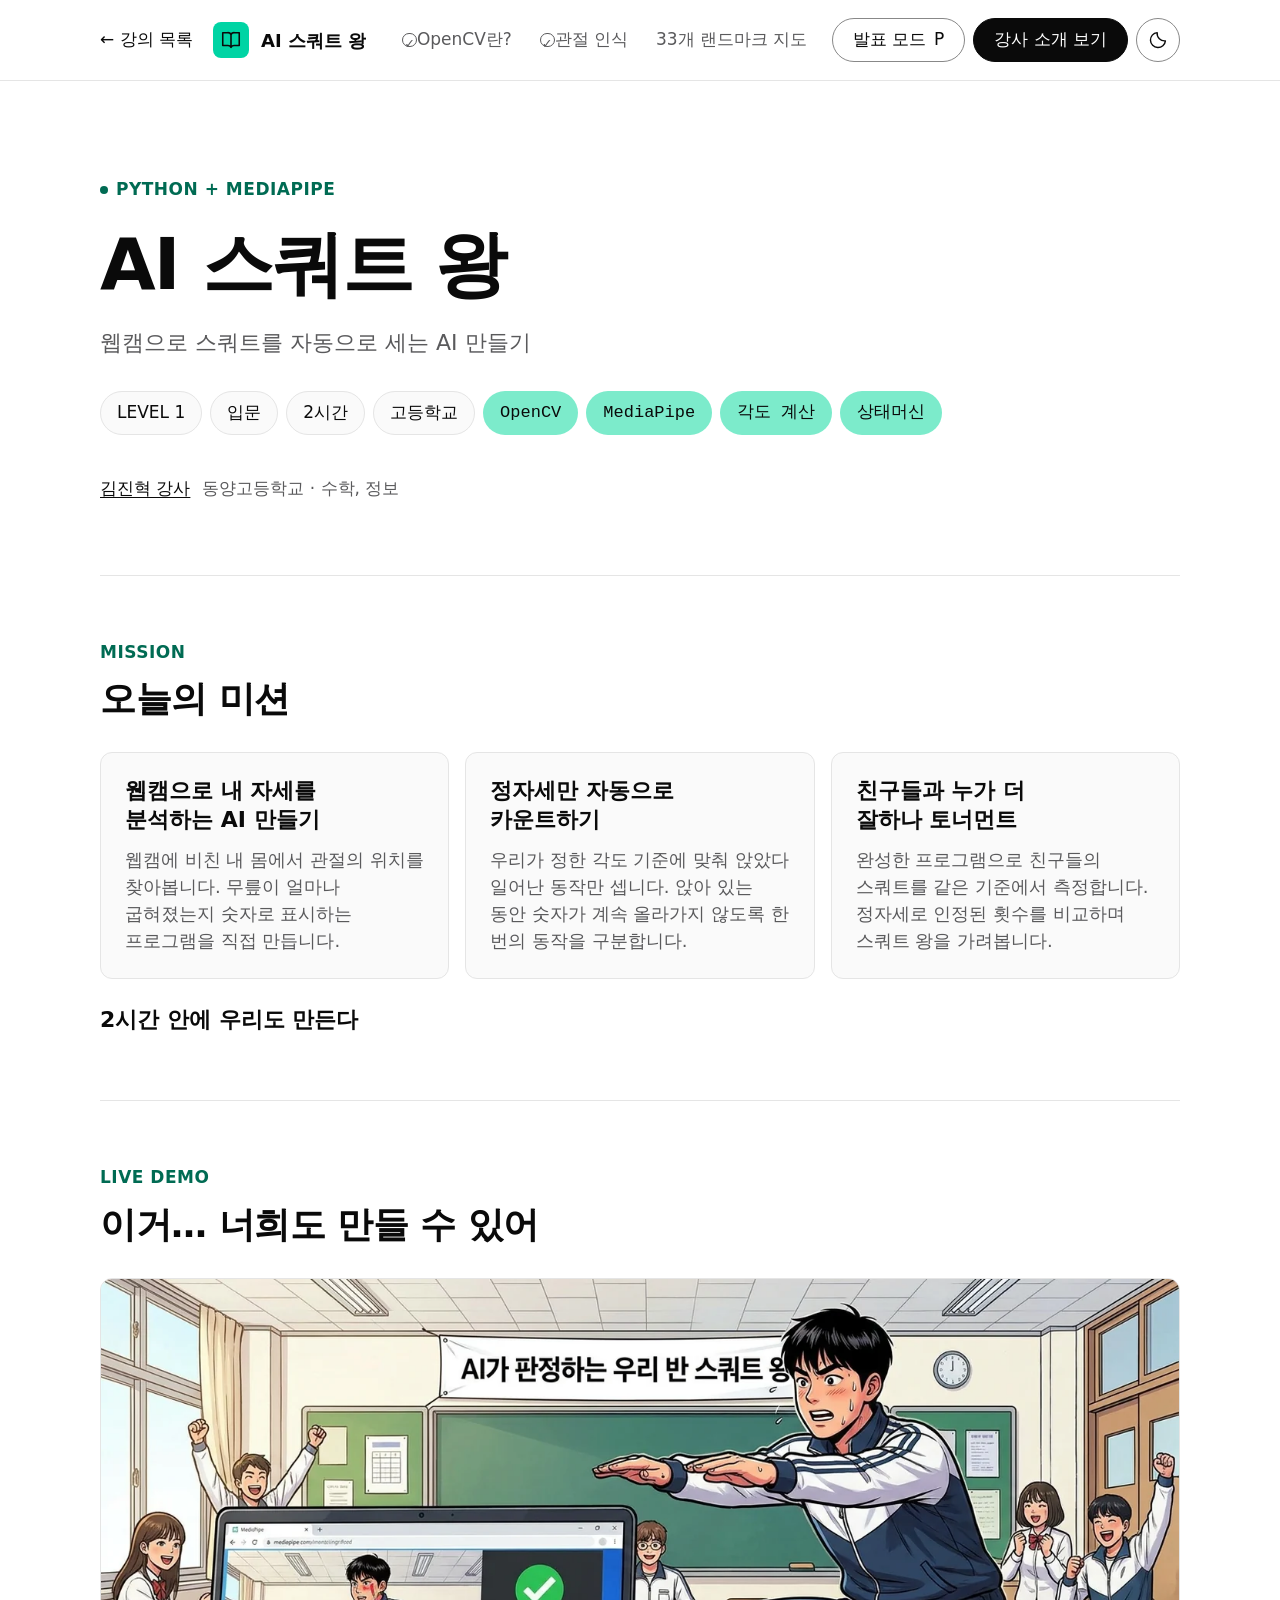
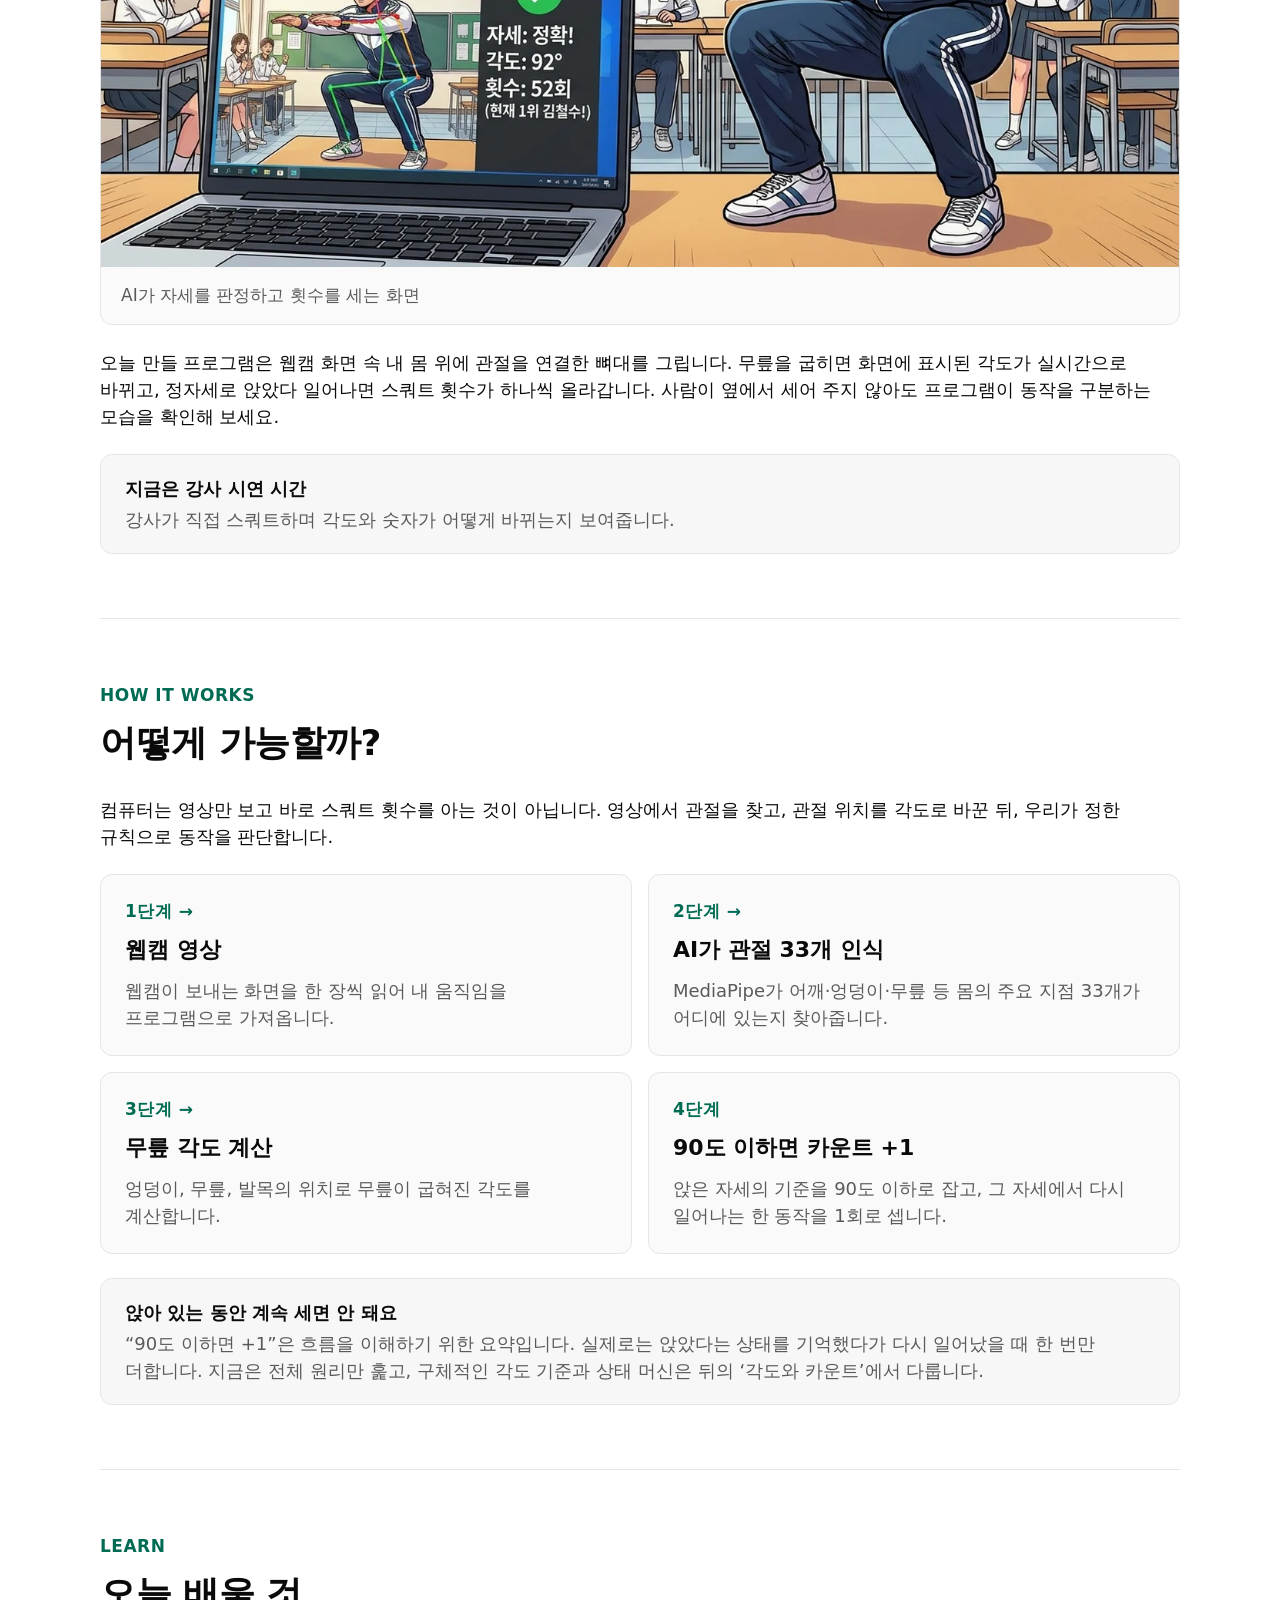
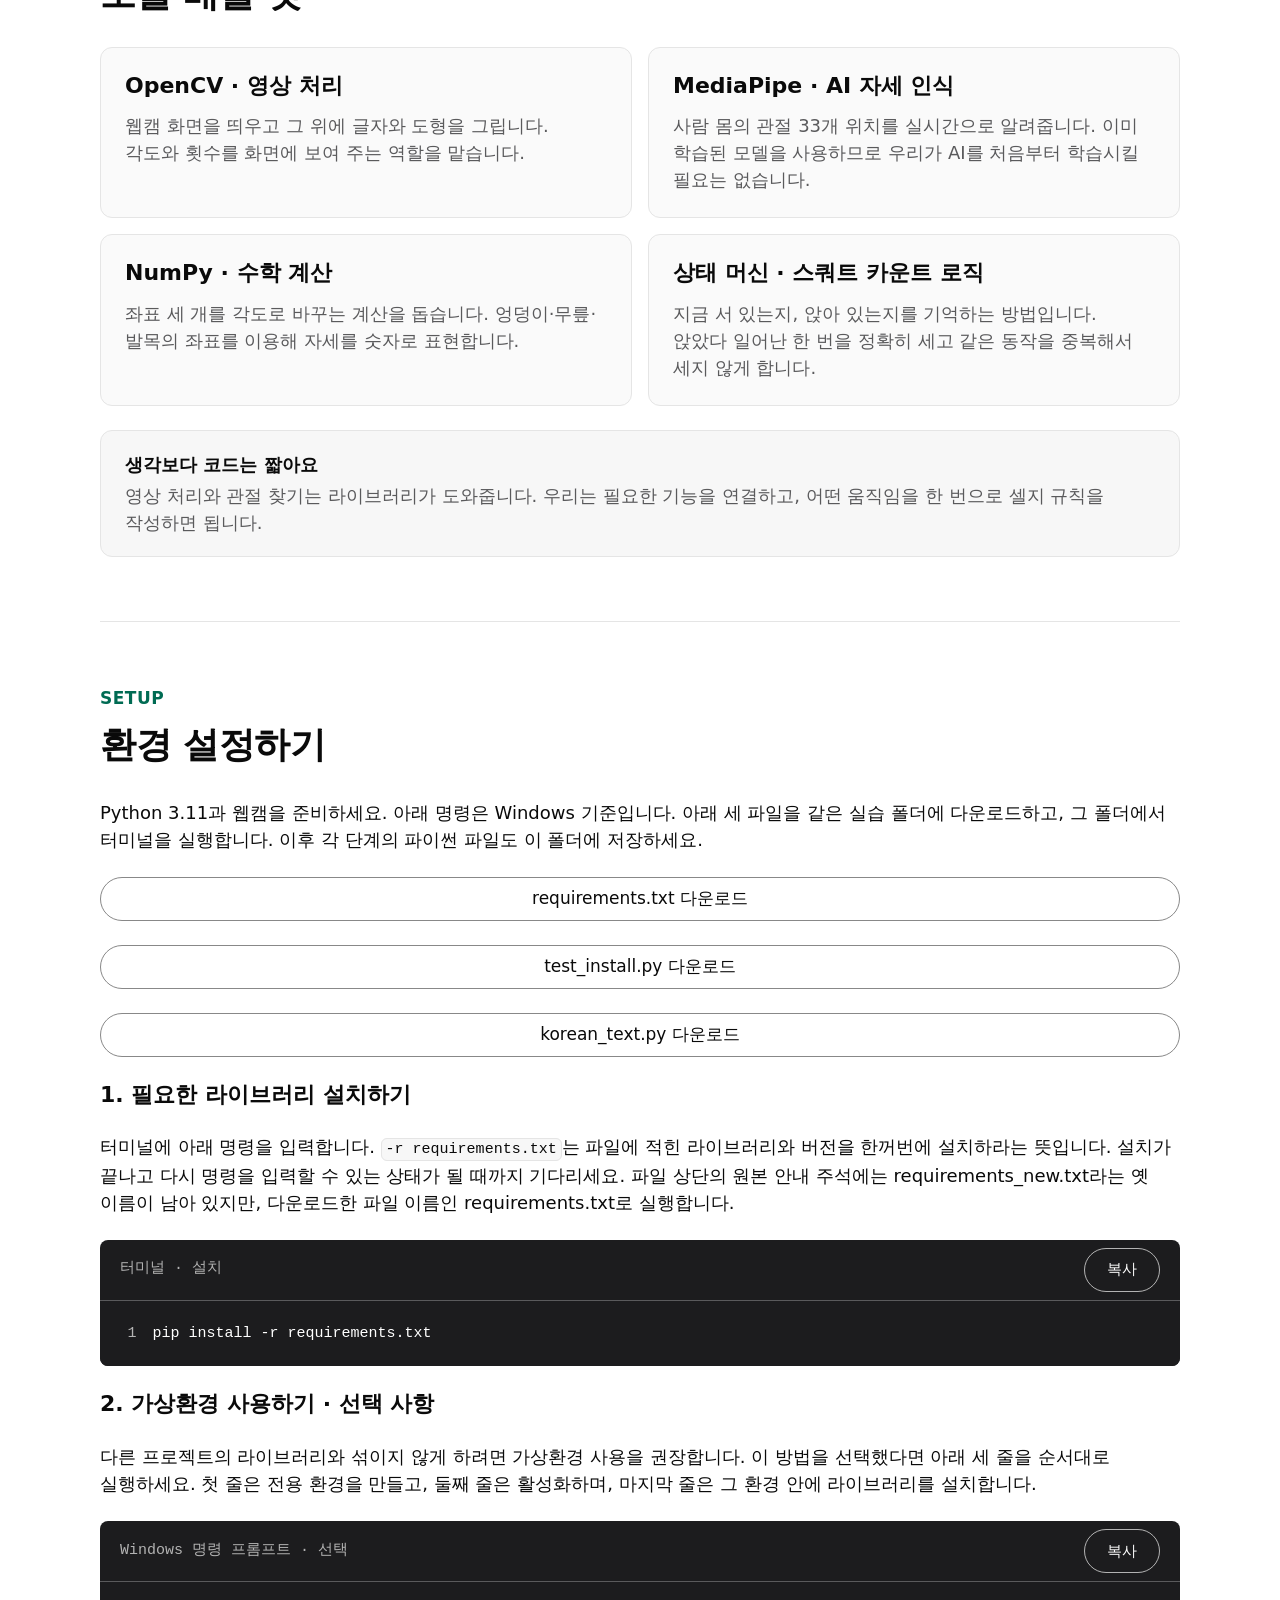
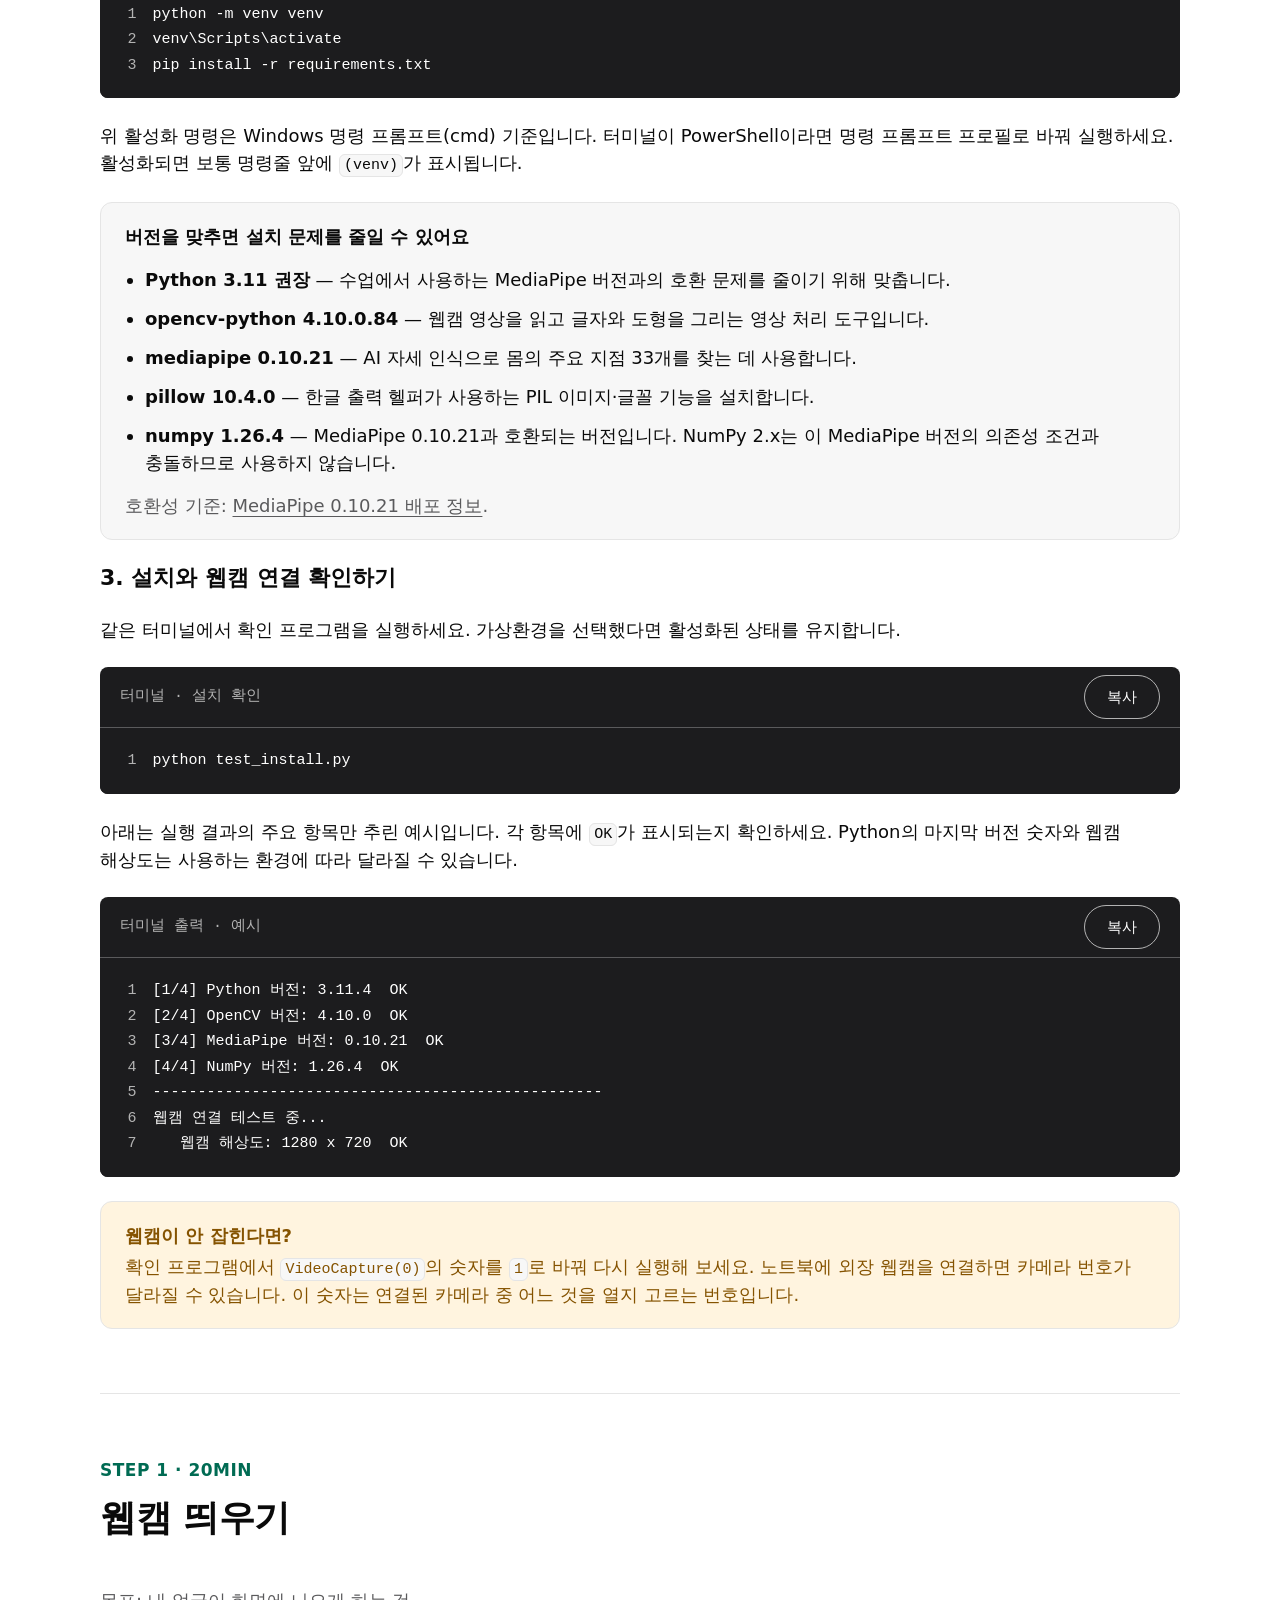
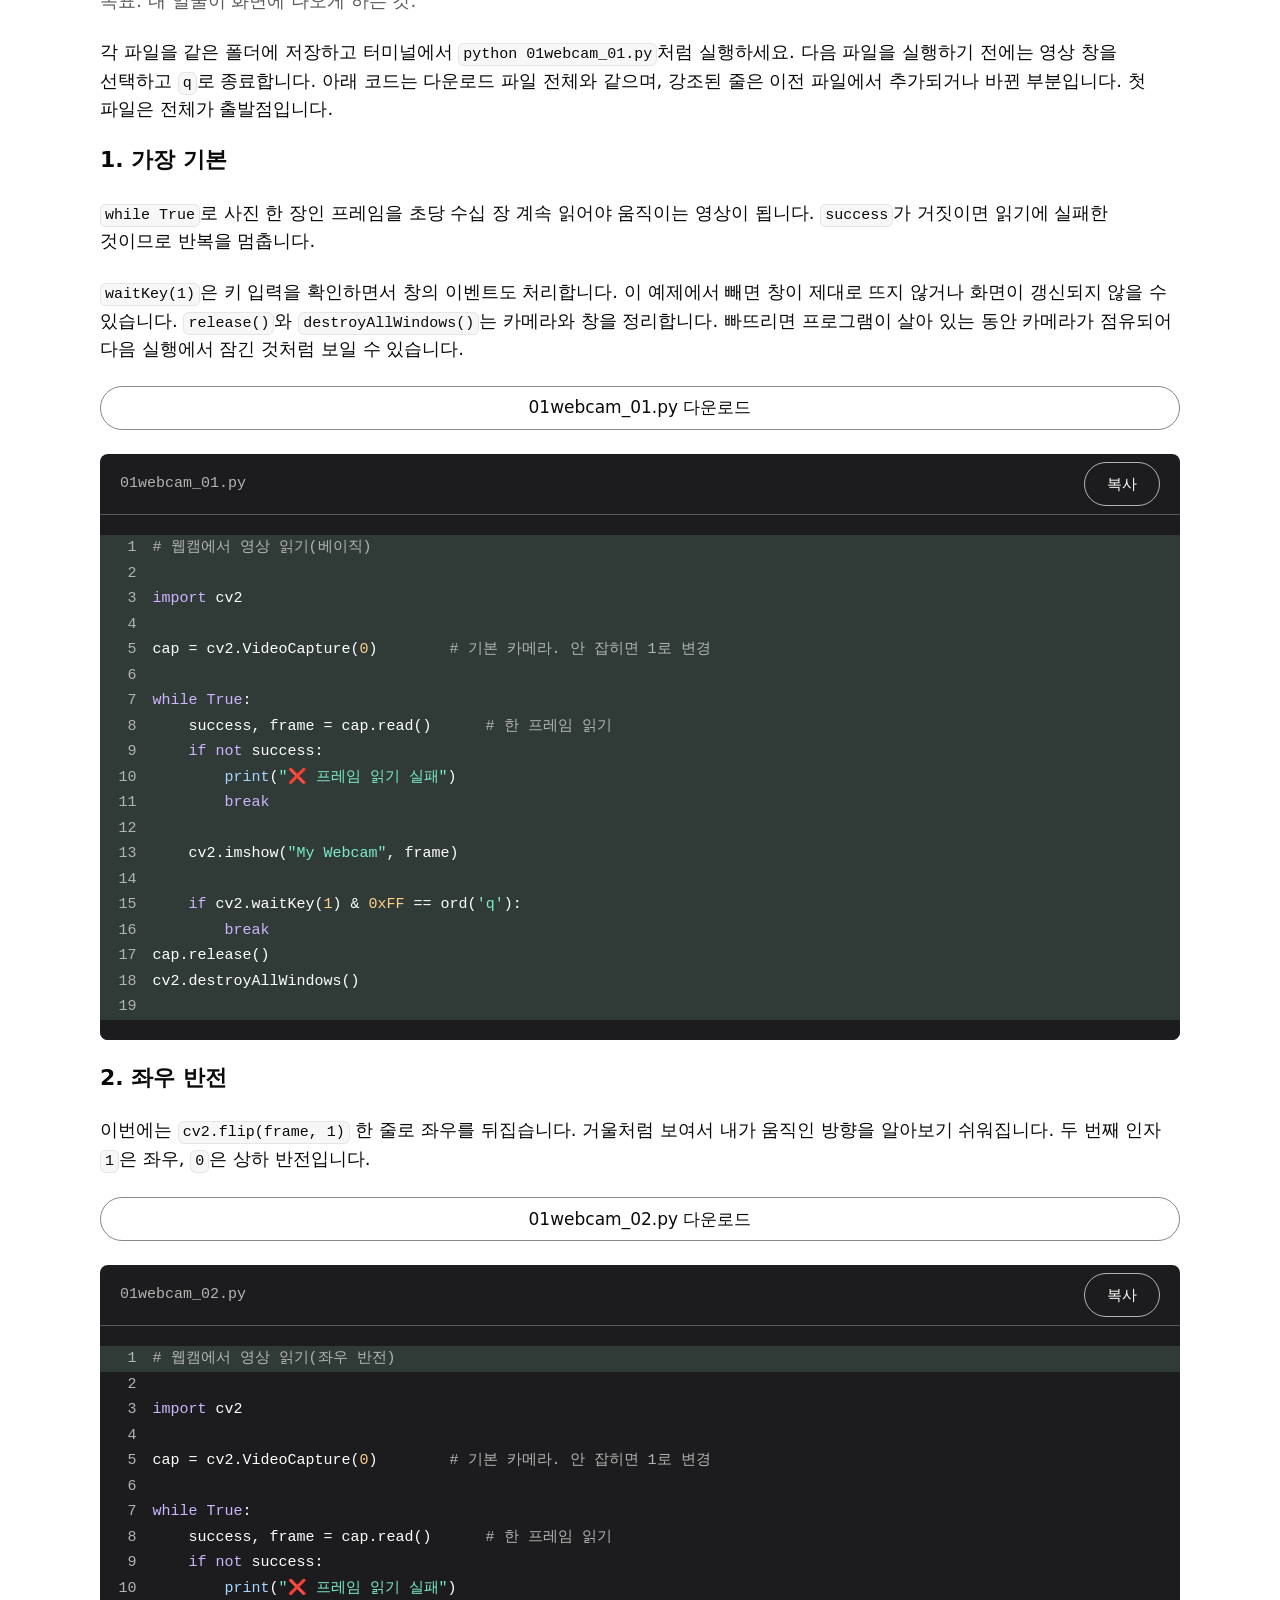
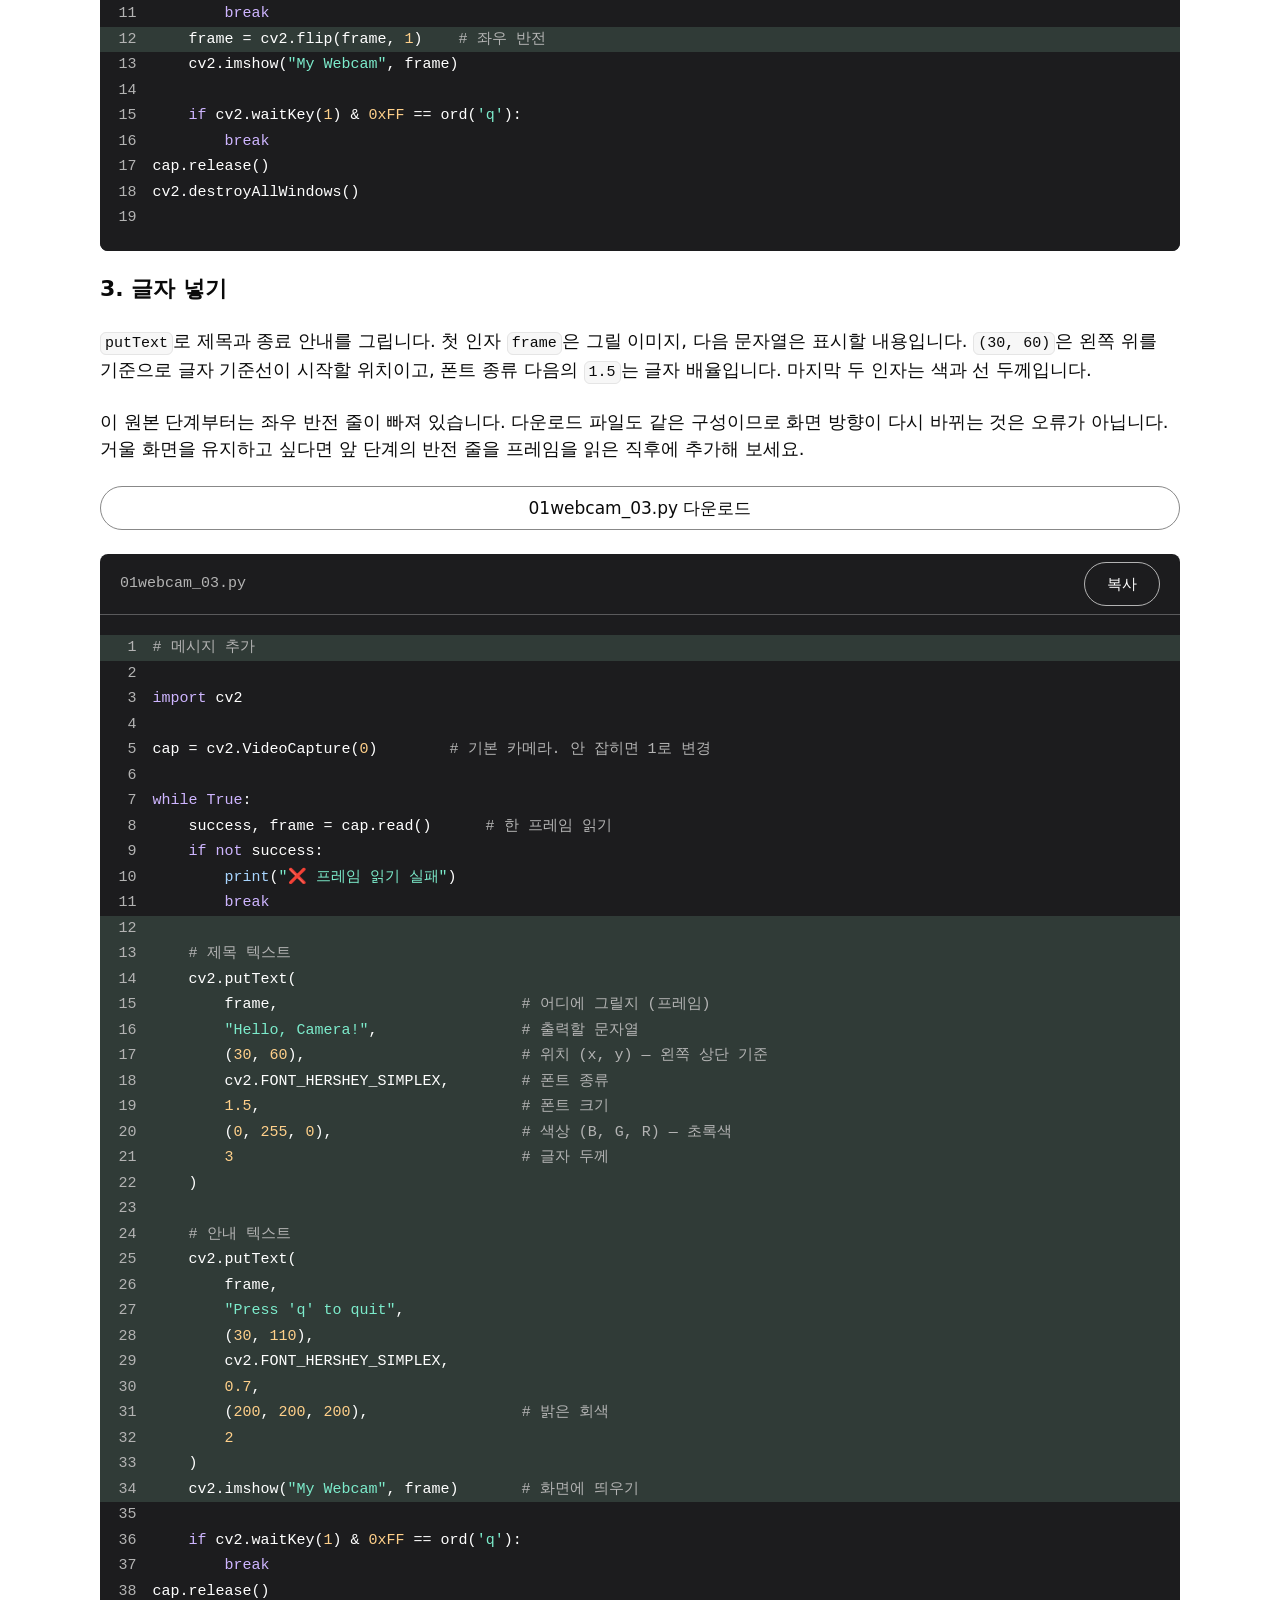
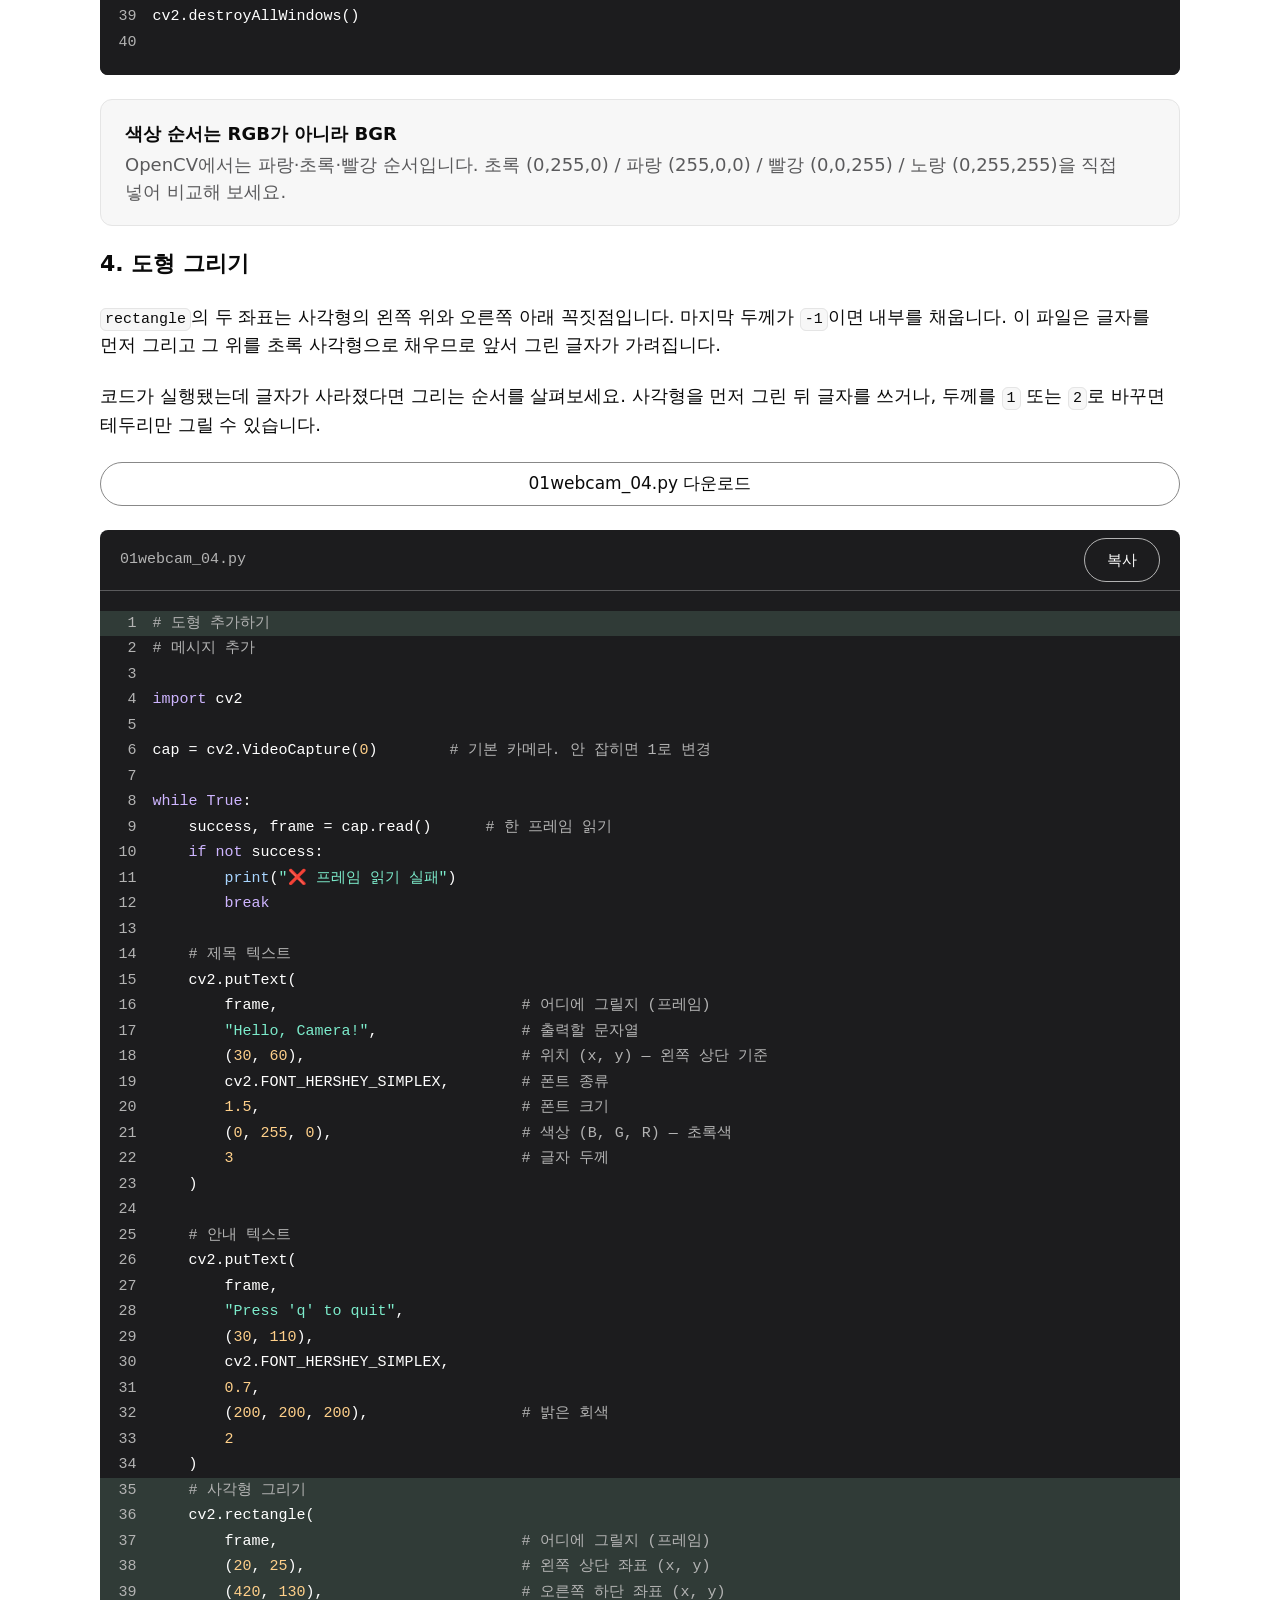
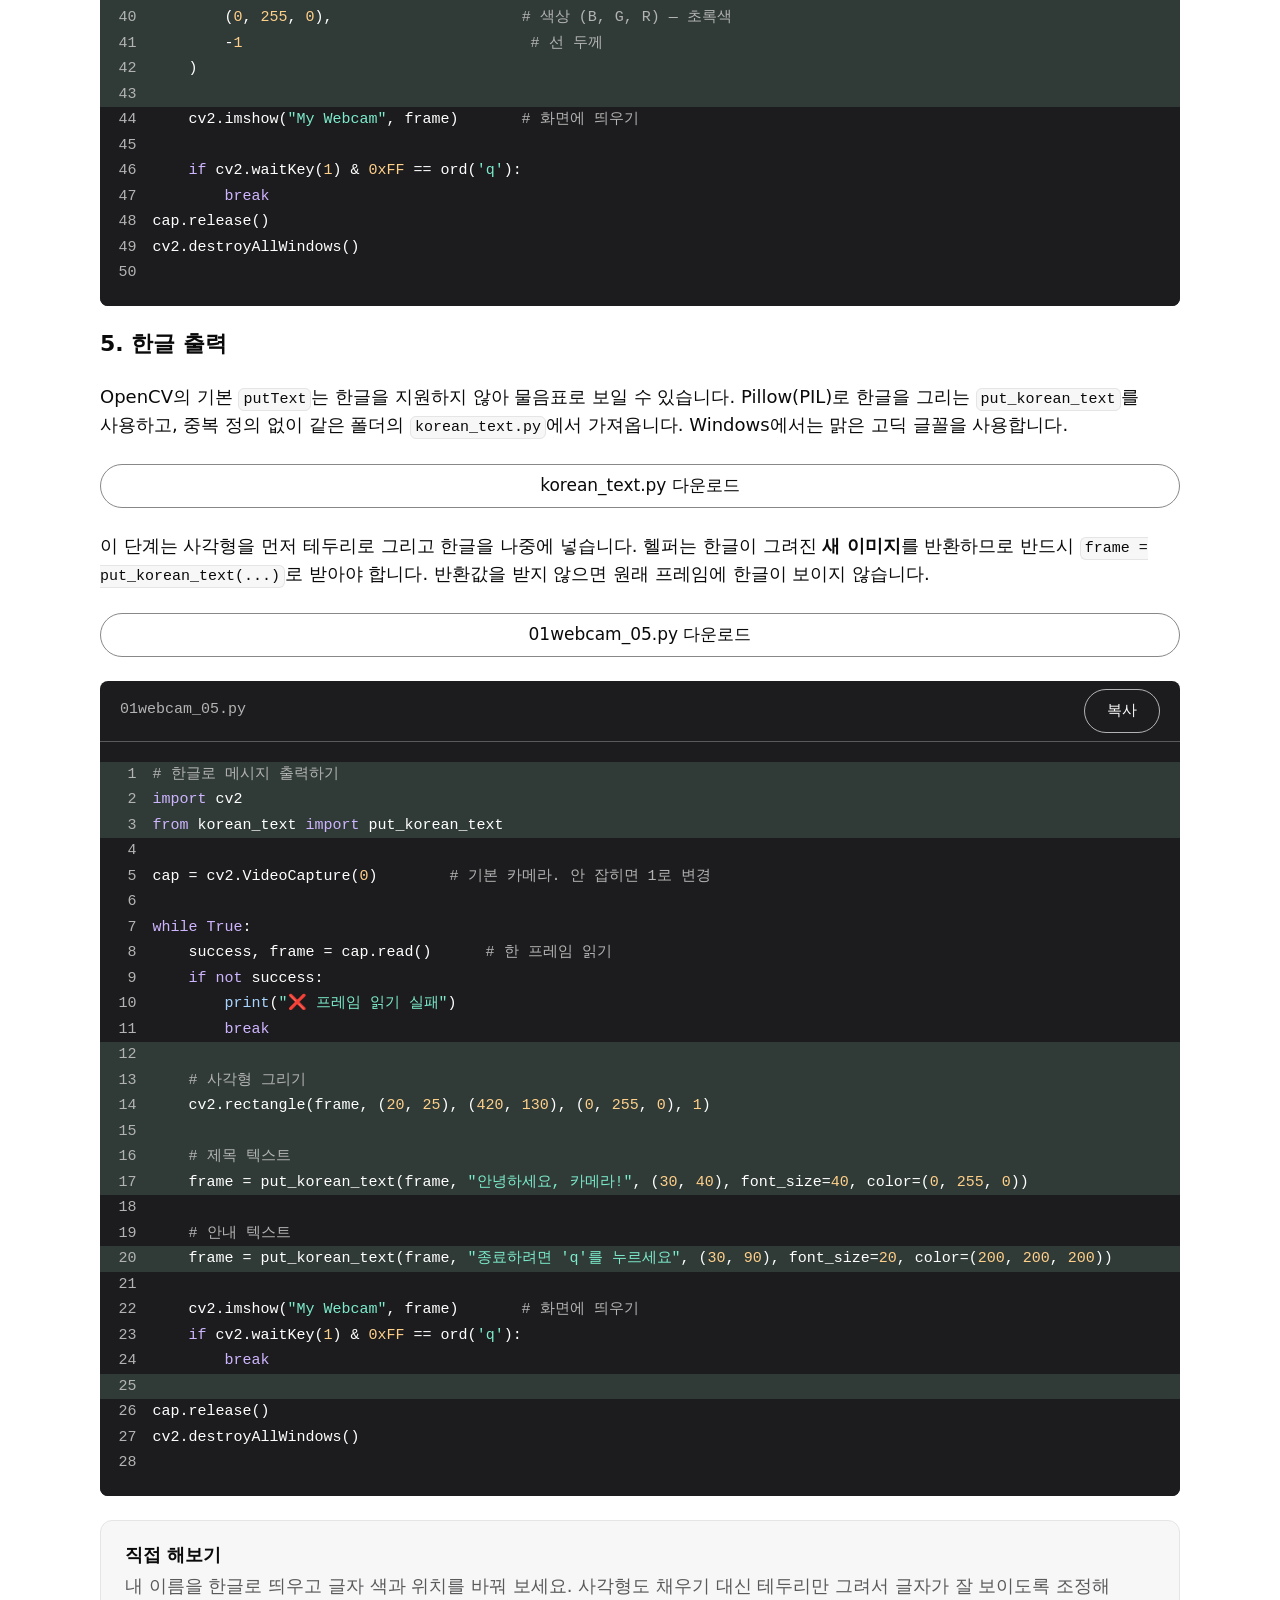
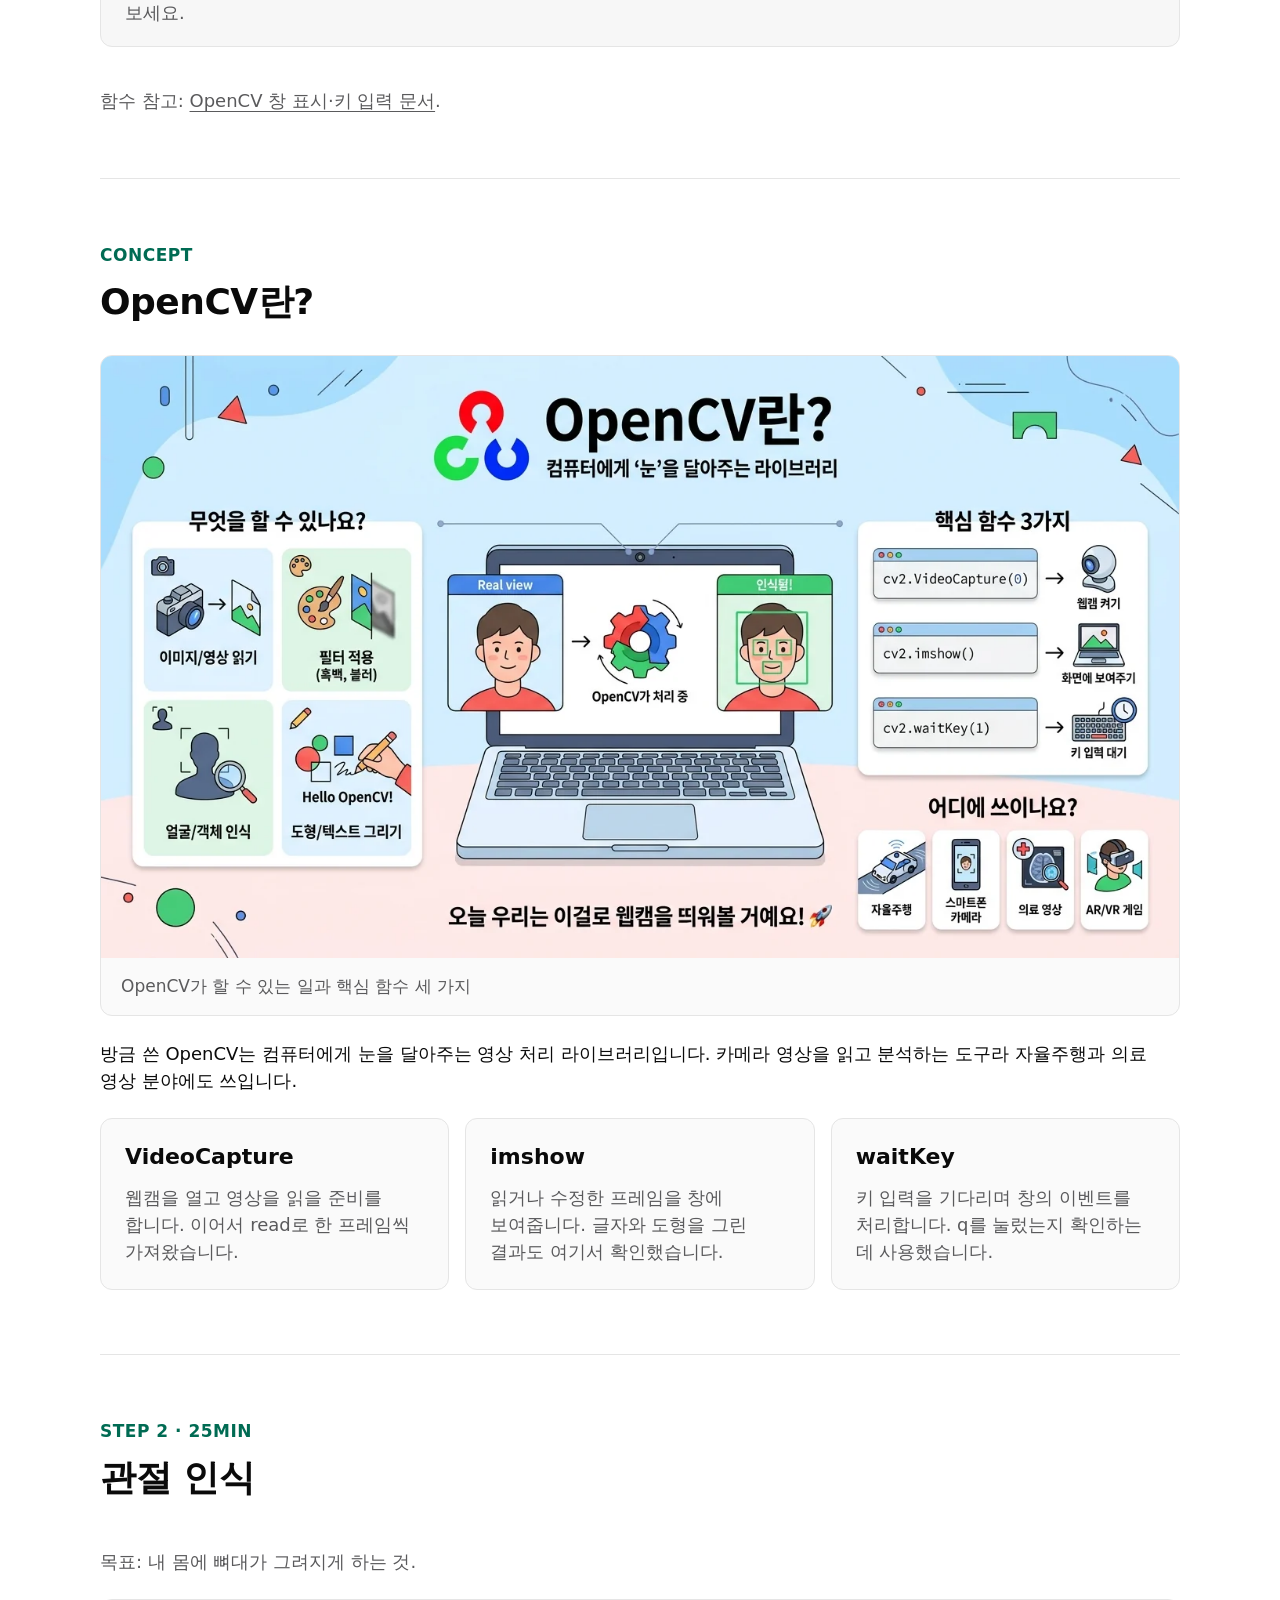
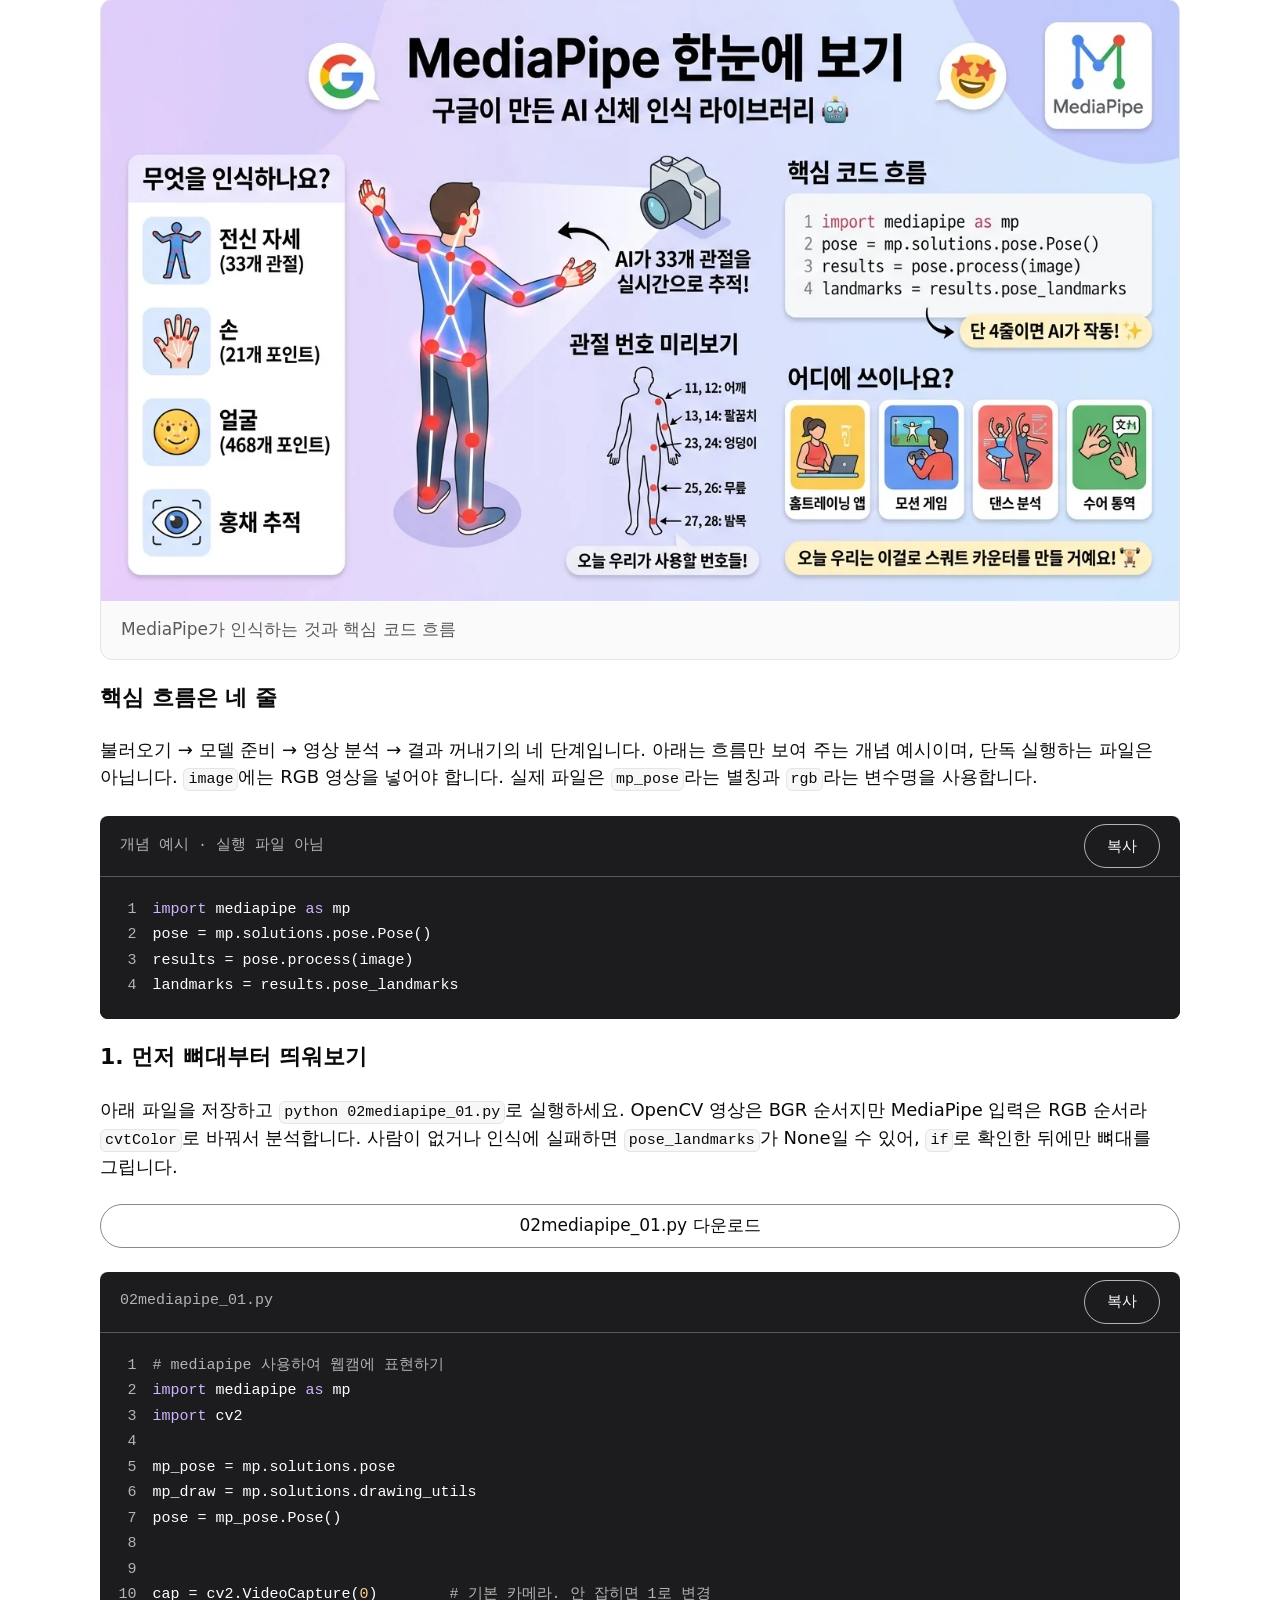
==== level1/index.html @ 26b27193 "Level 1 완성: 12개 섹션, 실습 파일, 카운트 로직 수정" ====
<!doctype html>
<html lang="ko">
<head>
  <meta charset="utf-8">
  <meta name="viewport" content="width=device-width, initial-scale=1">
  <meta name="description" content="">
  <meta name="color-scheme" content="light dark">
  <title></title>
  <link rel="icon" href="data:,">
  <link rel="stylesheet" href="../assets/css/tokens.css">
  <link rel="stylesheet" href="../assets/css/base.css">
  <link rel="stylesheet" href="../assets/css/lecture.css">
  <!-- 일반 스크립트를 사용하므로 file://에서도 데이터를 읽을 수 있습니다. -->
  <script src="../data/site.js" defer></script>
  <script src="../assets/js/shared.js" defer></script>
  <script src="../assets/js/widgets.js" defer></script>
</head>
<body data-level="level1" data-accent="neon-green">
  <a class="skip-link" href="#main">본문으로 건너뛰기</a>
  <div class="scroll-progress" aria-hidden="true"><div class="scroll-progress__fill" data-progress></div></div>
  <header class="site-header" data-header>
    <div class="container header-inner">
      <a class="back-to-hub" href="../">← 강의 목록</a>
      <a class="brand" href="#top" aria-label="강의 처음으로">
        <span class="brand-mark" aria-hidden="true">
          <svg width="22" height="22" viewBox="0 0 24 24" fill="none" stroke="currentColor" stroke-width="1.7" stroke-linecap="round" stroke-linejoin="round"><path d="M12 5v15M3 4h5a4 4 0 0 1 4 2 4 4 0 0 1 4-2h5v14h-5a4 4 0 0 0-4 2 4 4 0 0 0-4-2H3Z"/></svg>
        </span>
        <span class="brand-title" data-lecture-title></span>
      </a>
      <!-- shared.js가 본문의 .lecture-section을 수집해 링크를 생성합니다. -->
      <nav class="section-nav" aria-label="강의 섹션" data-section-nav></nav>
      <div class="header-actions">
        <button class="button" type="button" data-presentation-toggle>발표 모드 <kbd>P</kbd></button>
        <button class="button button-primary" type="button" data-open-instructor>강사 소개 보기</button>
        <button class="button button-icon" type="button" data-theme-toggle aria-label="테마 전환">
          <svg data-theme-icon width="20" height="20" viewBox="0 0 24 24" fill="none" stroke="currentColor" stroke-width="1.7" stroke-linecap="round" stroke-linejoin="round" aria-hidden="true"><path d="M20.9 13a9 9 0 0 1-9.9-9.9A9 9 0 1 0 20.9 13Z"/></svg>
        </button>
      </div>
    </div>
  </header>

  <main id="main" tabindex="-1">
    <!-- 강의 메타는 전부 data/site.js에서 주입합니다. 이 영역은 그대로 재사용합니다. -->
    <div class="container">
      <section class="hero" id="top" aria-labelledby="lecture-title">
        <p class="kicker" data-lecture-kicker></p>
        <h1 id="lecture-title" data-lecture-title></h1>
        <p class="hero-subtitle" data-lecture-subtitle></p>
        <div class="hero-meta" data-lecture-badges aria-label="강의 정보"></div>
        <div class="hero-byline">
          <button class="text-button" type="button" data-open-instructor><span data-instructor-name></span> 강사</button>
          <span data-instructor-affiliation></span>
        </div>
      </section>

      <section class="lecture-section" id="mission" aria-labelledby="mission-title" data-reveal>
        <div class="section-heading">
          <p class="kicker">MISSION</p>
          <h2 id="mission-title">오늘의 미션</h2>
        </div>
        <div class="example-stack">
          <div class="card-grid">
            <article class="card">
              <h3>웹캠으로 내 자세를 분석하는 AI 만들기</h3>
              <p>웹캠에 비친 내 몸에서 관절의 위치를 찾아봅니다. 무릎이 얼마나 굽혀졌는지 숫자로 표시하는 프로그램을 직접 만듭니다.</p>
            </article>
            <article class="card">
              <h3>정자세만 자동으로 카운트하기</h3>
              <p>우리가 정한 각도 기준에 맞춰 앉았다 일어난 동작만 셉니다. 앉아 있는 동안 숫자가 계속 올라가지 않도록 한 번의 동작을 구분합니다.</p>
            </article>
            <article class="card">
              <h3>친구들과 누가 더 잘하나 토너먼트</h3>
              <p>완성한 프로그램으로 친구들의 스쿼트를 같은 기준에서 측정합니다. 정자세로 인정된 횟수를 비교하며 스쿼트 왕을 가려봅니다.</p>
            </article>
          </div>
          <p class="mission-finish"><strong>2시간 안에 우리도 만든다</strong></p>
        </div>
      </section>

      <section class="lecture-section" id="demo" aria-labelledby="demo-title" data-reveal>
        <div class="section-heading">
          <p class="kicker">LIVE DEMO</p>
          <h2 id="demo-title">이거… 너희도 만들 수 있어</h2>
        </div>
        <div class="example-stack">
          <figure class="media-figure">
            <img src="../assets/img/level1/slide-003-a.webp" alt="교실에서 스쿼트하는 학생과 AI 판정 화면을 보여주는 일러스트" loading="lazy" width="1400" height="763">
            <figcaption>AI가 자세를 판정하고 횟수를 세는 화면</figcaption>
          </figure>
          <p>오늘 만들 프로그램은 웹캠 화면 속 내 몸 위에 관절을 연결한 뼈대를 그립니다. 무릎을 굽히면 화면에 표시된 각도가 실시간으로 바뀌고, 정자세로 앉았다 일어나면 스쿼트 횟수가 하나씩 올라갑니다. 사람이 옆에서 세어 주지 않아도 프로그램이 동작을 구분하는 모습을 확인해 보세요.</p>
          <aside class="callout" aria-label="시연 안내">
            <div><strong>지금은 강사 시연 시간</strong><p>강사가 직접 스쿼트하며 각도와 숫자가 어떻게 바뀌는지 보여줍니다.</p></div>
          </aside>
        </div>
      </section>

      <section class="lecture-section" id="how" aria-labelledby="how-title" data-reveal>
        <div class="section-heading">
          <p class="kicker">HOW IT WORKS</p>
          <h2 id="how-title">어떻게 가능할까?</h2>
        </div>
        <div class="example-stack">
          <p>컴퓨터는 영상만 보고 바로 스쿼트 횟수를 아는 것이 아닙니다. 영상에서 관절을 찾고, 관절 위치를 각도로 바꾼 뒤, 우리가 정한 규칙으로 동작을 판단합니다.</p>
          <ol class="card-grid concept-grid process-flow">
            <li class="card"><p class="kicker">1단계 →</p><h3>웹캠 영상</h3><p>웹캠이 보내는 화면을 한 장씩 읽어 내 움직임을 프로그램으로 가져옵니다.</p></li>
            <li class="card"><p class="kicker">2단계 →</p><h3>AI가 관절 33개 인식</h3><p>MediaPipe가 어깨·엉덩이·무릎 등 몸의 주요 지점 33개가 어디에 있는지 찾아줍니다.</p></li>
            <li class="card"><p class="kicker">3단계 →</p><h3>무릎 각도 계산</h3><p>엉덩이, 무릎, 발목의 위치로 무릎이 굽혀진 각도를 계산합니다.</p></li>
            <li class="card"><p class="kicker">4단계</p><h3>90도 이하면 카운트 +1</h3><p>앉은 자세의 기준을 90도 이하로 잡고, 그 자세에서 다시 일어나는 한 동작을 1회로 셉니다.</p></li>
          </ol>
          <aside class="callout" aria-label="카운트 원리">
            <div><strong>앉아 있는 동안 계속 세면 안 돼요</strong><p>“90도 이하면 +1”은 흐름을 이해하기 위한 요약입니다. 실제로는 앉았다는 상태를 기억했다가 다시 일어났을 때 한 번만 더합니다. 지금은 전체 원리만 훑고, 구체적인 각도 기준과 상태 머신은 뒤의 ‘각도와 카운트’에서 다룹니다.</p></div>
          </aside>
        </div>
      </section>

      <section class="lecture-section" id="learn" aria-labelledby="learn-title" data-reveal>
        <div class="section-heading">
          <p class="kicker">LEARN</p>
          <h2 id="learn-title">오늘 배울 것</h2>
        </div>
        <div class="example-stack">
          <div class="card-grid concept-grid">
            <article class="card"><h3>OpenCV · 영상 처리</h3><p>웹캠 화면을 띄우고 그 위에 글자와 도형을 그립니다. 각도와 횟수를 화면에 보여 주는 역할을 맡습니다.</p></article>
            <article class="card"><h3>MediaPipe · AI 자세 인식</h3><p>사람 몸의 관절 33개 위치를 실시간으로 알려줍니다. 이미 학습된 모델을 사용하므로 우리가 AI를 처음부터 학습시킬 필요는 없습니다.</p></article>
            <article class="card"><h3>NumPy · 수학 계산</h3><p>좌표 세 개를 각도로 바꾸는 계산을 돕습니다. 엉덩이·무릎·발목의 좌표를 이용해 자세를 숫자로 표현합니다.</p></article>
            <article class="card"><h3>상태 머신 · 스쿼트 카운트 로직</h3><p>지금 서 있는지, 앉아 있는지를 기억하는 방법입니다. 앉았다 일어난 한 번을 정확히 세고 같은 동작을 중복해서 세지 않게 합니다.</p></article>
          </div>
          <aside class="callout" aria-label="학습 안내">
            <div><strong>생각보다 코드는 짧아요</strong><p>영상 처리와 관절 찾기는 라이브러리가 도와줍니다. 우리는 필요한 기능을 연결하고, 어떤 움직임을 한 번으로 셀지 규칙을 작성하면 됩니다.</p></div>
          </aside>
        </div>
      </section>

      <section class="lecture-section" id="setup" aria-labelledby="setup-title" data-reveal>
        <div class="section-heading">
          <p class="kicker">SETUP</p>
          <h2 id="setup-title">환경 설정하기</h2>
        </div>
        <div class="example-stack">
          <p>Python 3.11과 웹캠을 준비하세요. 아래 명령은 Windows 기준입니다. 아래 세 파일을 같은 실습 폴더에 다운로드하고, 그 폴더에서 터미널을 실행합니다. 이후 각 단계의 파이썬 파일도 이 폴더에 저장하세요.</p>
          <div class="example-stack">
            <a class="button" href="files/requirements.txt" download>requirements.txt 다운로드</a> <a class="button" href="files/test_install.py" download>test_install.py 다운로드</a> <a class="button" href="files/korean_text.py" download>korean_text.py 다운로드</a>
            <h3>1. 필요한 라이브러리 설치하기</h3>
            <p>터미널에 아래 명령을 입력합니다. <code>-r requirements.txt</code>는 파일에 적힌 라이브러리와 버전을 한꺼번에 설치하라는 뜻입니다. 설치가 끝나고 다시 명령을 입력할 수 있는 상태가 될 때까지 기다리세요. 파일 상단의 원본 안내 주석에는 requirements_new.txt라는 옛 이름이 남아 있지만, 다운로드한 파일 이름인 requirements.txt로 실행합니다.</p>
            <pre data-code data-language="shell" data-label="터미널 · 설치"><code>pip install -r requirements.txt</code></pre>
          </div>
          <div class="example-stack">
            <h3>2. 가상환경 사용하기 · 선택 사항</h3>
            <p>다른 프로젝트의 라이브러리와 섞이지 않게 하려면 가상환경 사용을 권장합니다. 이 방법을 선택했다면 아래 세 줄을 순서대로 실행하세요. 첫 줄은 전용 환경을 만들고, 둘째 줄은 활성화하며, 마지막 줄은 그 환경 안에 라이브러리를 설치합니다.</p>
            <pre data-code data-language="shell" data-label="Windows 명령 프롬프트 · 선택"><code>python -m venv venv
venv\Scripts\activate
pip install -r requirements.txt</code></pre>
            <p>위 활성화 명령은 Windows 명령 프롬프트(cmd) 기준입니다. 터미널이 PowerShell이라면 명령 프롬프트 프로필로 바꿔 실행하세요. 활성화되면 보통 명령줄 앞에 <code>(venv)</code>가 표시됩니다.</p>
          </div>
          <aside class="callout" aria-label="권장 버전">
            <div>
              <strong>버전을 맞추면 설치 문제를 줄일 수 있어요</strong>
              <ul class="setup-versions">
                <li><strong>Python 3.11 권장</strong> — 수업에서 사용하는 MediaPipe 버전과의 호환 문제를 줄이기 위해 맞춥니다.</li>
                <li><strong>opencv-python 4.10.0.84</strong> — 웹캠 영상을 읽고 글자와 도형을 그리는 영상 처리 도구입니다.</li>
                <li><strong>mediapipe 0.10.21</strong> — AI 자세 인식으로 몸의 주요 지점 33개를 찾는 데 사용합니다.</li>
                <li><strong>pillow 10.4.0</strong> — 한글 출력 헬퍼가 사용하는 PIL 이미지·글꼴 기능을 설치합니다.</li>
                <li><strong>numpy 1.26.4</strong> — MediaPipe 0.10.21과 호환되는 버전입니다. NumPy 2.x는 이 MediaPipe 버전의 의존성 조건과 충돌하므로 사용하지 않습니다.</li>
              </ul>
              <p>호환성 기준: <a href="https://pypi.org/project/mediapipe/0.10.21/">MediaPipe 0.10.21 배포 정보</a>.</p>
            </div>
          </aside>
          <div class="example-stack">
            <h3>3. 설치와 웹캠 연결 확인하기</h3>
            <p>같은 터미널에서 확인 프로그램을 실행하세요. 가상환경을 선택했다면 활성화된 상태를 유지합니다.</p>
            <pre data-code data-language="shell" data-label="터미널 · 설치 확인"><code>python test_install.py</code></pre>
            <p>아래는 실행 결과의 주요 항목만 추린 예시입니다. 각 항목에 <code>OK</code>가 표시되는지 확인하세요. Python의 마지막 버전 숫자와 웹캠 해상도는 사용하는 환경에 따라 달라질 수 있습니다.</p>
            <pre data-code data-language="text" data-label="터미널 출력 · 예시"><code>[1/4] Python 버전: 3.11.4  OK
[2/4] OpenCV 버전: 4.10.0  OK
[3/4] MediaPipe 버전: 0.10.21  OK
[4/4] NumPy 버전: 1.26.4  OK
--------------------------------------------------
웹캠 연결 테스트 중...
   웹캠 해상도: 1280 x 720  OK</code></pre>

          </div>
          <aside class="callout callout-warn" aria-label="웹캠 문제 해결">
            <div><strong>웹캠이 안 잡힌다면?</strong><p>확인 프로그램에서 <code>VideoCapture(0)</code>의 숫자를 <code>1</code>로 바꿔 다시 실행해 보세요. 노트북에 외장 웹캠을 연결하면 카메라 번호가 달라질 수 있습니다. 이 숫자는 연결된 카메라 중 어느 것을 열지 고르는 번호입니다.</p></div>
          </aside>
        </div>
      </section>

      <section class="lecture-section" id="step1" aria-labelledby="step1-title" data-reveal>
        <div class="section-heading">
          <p class="kicker">STEP 1 · 20MIN</p>
          <h2 id="step1-title">웹캠 띄우기</h2>
        </div>
        <div class="example-stack">
<p class="section-description">목표: 내 얼굴이 화면에 나오게 하는 것.</p>
<p>각 파일을 같은 폴더에 저장하고 터미널에서 <code>python 01webcam_01.py</code>처럼 실행하세요. 다음 파일을 실행하기 전에는 영상 창을 선택하고 <code>q</code>로 종료합니다. 아래 코드는 다운로드 파일 전체와 같으며, 강조된 줄은 이전 파일에서 추가되거나 바뀐 부분입니다. 첫 파일은 전체가 출발점입니다.</p><div class="example-stack"><h3>1. 가장 기본</h3><p><code>while True</code>로 사진 한 장인 프레임을 초당 수십 장 계속 읽어야 움직이는 영상이 됩니다. <code>success</code>가 거짓이면 읽기에 실패한 것이므로 반복을 멈춥니다.</p><p><code>waitKey(1)</code>은 키 입력을 확인하면서 창의 이벤트도 처리합니다. 이 예제에서 빼면 창이 제대로 뜨지 않거나 화면이 갱신되지 않을 수 있습니다. <code>release()</code>와 <code>destroyAllWindows()</code>는 카메라와 창을 정리합니다. 빠뜨리면 프로그램이 살아 있는 동안 카메라가 점유되어 다음 실행에서 잠긴 것처럼 보일 수 있습니다.</p><a class="button" href="files/01webcam_01.py" download>01webcam_01.py 다운로드</a><pre data-code data-language="python" data-label="01webcam_01.py" data-source="files/01webcam_01.py" data-highlight="1,2,3,4,5,6,7,8,9,10,11,12,13,14,15,16,17,18,19"><code># 웹캠에서 영상 읽기(베이직)

import cv2
 
cap = cv2.VideoCapture(0)        # 기본 카메라. 안 잡히면 1로 변경
 
while True:
    success, frame = cap.read()      # 한 프레임 읽기
    if not success:
        print("❌ 프레임 읽기 실패")
        break
    
    cv2.imshow("My Webcam", frame)
 
    if cv2.waitKey(1) &amp; 0xFF == ord('q'):
        break
cap.release()
cv2.destroyAllWindows()
</code></pre></div><div class="example-stack"><h3>2. 좌우 반전</h3><p>이번에는 <code>cv2.flip(frame, 1)</code> 한 줄로 좌우를 뒤집습니다. 거울처럼 보여서 내가 움직인 방향을 알아보기 쉬워집니다. 두 번째 인자 <code>1</code>은 좌우, <code>0</code>은 상하 반전입니다.</p><a class="button" href="files/01webcam_02.py" download>01webcam_02.py 다운로드</a><pre data-code data-language="python" data-label="01webcam_02.py" data-source="files/01webcam_02.py" data-previous="files/01webcam_01.py" data-highlight="1,12"><code># 웹캠에서 영상 읽기(좌우 반전)

import cv2
 
cap = cv2.VideoCapture(0)        # 기본 카메라. 안 잡히면 1로 변경
 
while True:
    success, frame = cap.read()      # 한 프레임 읽기
    if not success:
        print("❌ 프레임 읽기 실패")
        break
    frame = cv2.flip(frame, 1)    # 좌우 반전
    cv2.imshow("My Webcam", frame)
 
    if cv2.waitKey(1) &amp; 0xFF == ord('q'):
        break
cap.release()
cv2.destroyAllWindows()
</code></pre></div><div class="example-stack"><h3>3. 글자 넣기</h3><p><code>putText</code>로 제목과 종료 안내를 그립니다. 첫 인자 <code>frame</code>은 그릴 이미지, 다음 문자열은 표시할 내용입니다. <code>(30, 60)</code>은 왼쪽 위를 기준으로 글자 기준선이 시작할 위치이고, 폰트 종류 다음의 <code>1.5</code>는 글자 배율입니다. 마지막 두 인자는 색과 선 두께입니다.</p><p>이 원본 단계부터는 좌우 반전 줄이 빠져 있습니다. 다운로드 파일도 같은 구성이므로 화면 방향이 다시 바뀌는 것은 오류가 아닙니다. 거울 화면을 유지하고 싶다면 앞 단계의 반전 줄을 프레임을 읽은 직후에 추가해 보세요.</p><a class="button" href="files/01webcam_03.py" download>01webcam_03.py 다운로드</a><pre data-code data-language="python" data-label="01webcam_03.py" data-source="files/01webcam_03.py" data-previous="files/01webcam_02.py" data-highlight="1,12,13,14,15,16,17,18,19,20,21,22,23,24,25,26,27,28,29,30,31,32,33,34"><code># 메시지 추가

import cv2
 
cap = cv2.VideoCapture(0)        # 기본 카메라. 안 잡히면 1로 변경
 
while True:
    success, frame = cap.read()      # 한 프레임 읽기
    if not success:
        print("❌ 프레임 읽기 실패")
        break
    
    # 제목 텍스트
    cv2.putText(
        frame,                           # 어디에 그릴지 (프레임)
        "Hello, Camera!",                # 출력할 문자열
        (30, 60),                        # 위치 (x, y) — 왼쪽 상단 기준
        cv2.FONT_HERSHEY_SIMPLEX,        # 폰트 종류
        1.5,                             # 폰트 크기
        (0, 255, 0),                     # 색상 (B, G, R) — 초록색
        3                                # 글자 두께
    )

    # 안내 텍스트
    cv2.putText(
        frame,
        "Press 'q' to quit",
        (30, 110),
        cv2.FONT_HERSHEY_SIMPLEX,
        0.7,
        (200, 200, 200),                 # 밝은 회색
        2
    )
    cv2.imshow("My Webcam", frame)       # 화면에 띄우기
 
    if cv2.waitKey(1) &amp; 0xFF == ord('q'):
        break
cap.release()
cv2.destroyAllWindows()
</code></pre></div><aside class="callout"><div><strong>색상 순서는 RGB가 아니라 BGR</strong><p>OpenCV에서는 파랑·초록·빨강 순서입니다. 초록 (0,255,0) / 파랑 (255,0,0) / 빨강 (0,0,255) / 노랑 (0,255,255)을 직접 넣어 비교해 보세요.</p></div></aside><div class="example-stack"><h3>4. 도형 그리기</h3><p><code>rectangle</code>의 두 좌표는 사각형의 왼쪽 위와 오른쪽 아래 꼭짓점입니다. 마지막 두께가 <code>-1</code>이면 내부를 채웁니다. 이 파일은 글자를 먼저 그리고 그 위를 초록 사각형으로 채우므로 앞서 그린 글자가 가려집니다.</p><p>코드가 실행됐는데 글자가 사라졌다면 그리는 순서를 살펴보세요. 사각형을 먼저 그린 뒤 글자를 쓰거나, 두께를 <code>1</code> 또는 <code>2</code>로 바꾸면 테두리만 그릴 수 있습니다.</p><a class="button" href="files/01webcam_04.py" download>01webcam_04.py 다운로드</a><pre data-code data-language="python" data-label="01webcam_04.py" data-source="files/01webcam_04.py" data-previous="files/01webcam_03.py" data-highlight="1,35,36,37,38,39,40,41,42,43"><code># 도형 추가하기
# 메시지 추가

import cv2
 
cap = cv2.VideoCapture(0)        # 기본 카메라. 안 잡히면 1로 변경
 
while True:
    success, frame = cap.read()      # 한 프레임 읽기
    if not success:
        print("❌ 프레임 읽기 실패")
        break
    
    # 제목 텍스트
    cv2.putText(
        frame,                           # 어디에 그릴지 (프레임)
        "Hello, Camera!",                # 출력할 문자열
        (30, 60),                        # 위치 (x, y) — 왼쪽 상단 기준
        cv2.FONT_HERSHEY_SIMPLEX,        # 폰트 종류
        1.5,                             # 폰트 크기
        (0, 255, 0),                     # 색상 (B, G, R) — 초록색
        3                                # 글자 두께
    )

    # 안내 텍스트
    cv2.putText(
        frame,
        "Press 'q' to quit",
        (30, 110),
        cv2.FONT_HERSHEY_SIMPLEX,
        0.7,
        (200, 200, 200),                 # 밝은 회색
        2
    )
    # 사각형 그리기
    cv2.rectangle(
        frame,                           # 어디에 그릴지 (프레임)
        (20, 25),                        # 왼쪽 상단 좌표 (x, y)
        (420, 130),                      # 오른쪽 하단 좌표 (x, y)
        (0, 255, 0),                     # 색상 (B, G, R) — 초록색
        -1                                # 선 두께
    )

    cv2.imshow("My Webcam", frame)       # 화면에 띄우기
 
    if cv2.waitKey(1) &amp; 0xFF == ord('q'):
        break
cap.release()
cv2.destroyAllWindows()
</code></pre></div><div class="example-stack"><h3>5. 한글 출력</h3><p>OpenCV의 기본 <code>putText</code>는 한글을 지원하지 않아 물음표로 보일 수 있습니다. Pillow(PIL)로 한글을 그리는 <code>put_korean_text</code>를 사용하고, 중복 정의 없이 같은 폴더의 <code>korean_text.py</code>에서 가져옵니다. Windows에서는 맑은 고딕 글꼴을 사용합니다.</p><a class="button" href="files/korean_text.py" download>korean_text.py 다운로드</a><p>이 단계는 사각형을 먼저 테두리로 그리고 한글을 나중에 넣습니다. 헬퍼는 한글이 그려진 <strong>새 이미지</strong>를 반환하므로 반드시 <code>frame = put_korean_text(...)</code>로 받아야 합니다. 반환값을 받지 않으면 원래 프레임에 한글이 보이지 않습니다.</p><a class="button" href="files/01webcam_05.py" download>01webcam_05.py 다운로드</a><pre data-code data-language="python" data-label="01webcam_05.py" data-source="files/01webcam_05.py" data-previous="files/01webcam_04.py" data-highlight="1,2,3,12,13,14,15,16,17,20,25"><code># 한글로 메시지 출력하기
import cv2
from korean_text import put_korean_text

cap = cv2.VideoCapture(0)        # 기본 카메라. 안 잡히면 1로 변경
 
while True:
    success, frame = cap.read()      # 한 프레임 읽기
    if not success:
        print("❌ 프레임 읽기 실패")
        break

    # 사각형 그리기
    cv2.rectangle(frame, (20, 25), (420, 130), (0, 255, 0), 1)

    # 제목 텍스트 
    frame = put_korean_text(frame, "안녕하세요, 카메라!", (30, 40), font_size=40, color=(0, 255, 0))    

    # 안내 텍스트
    frame = put_korean_text(frame, "종료하려면 'q'를 누르세요", (30, 90), font_size=20, color=(200, 200, 200))

    cv2.imshow("My Webcam", frame)       # 화면에 띄우기
    if cv2.waitKey(1) &amp; 0xFF == ord('q'):
        break

cap.release()
cv2.destroyAllWindows()
</code></pre></div><aside class="callout"><div><strong>직접 해보기</strong><p>내 이름을 한글로 띄우고 글자 색과 위치를 바꿔 보세요. 사각형도 채우기 대신 테두리만 그려서 글자가 잘 보이도록 조정해 보세요.</p></div></aside><p class="section-description">함수 참고: <a href="https://docs.opencv.org/4.x/d7/dfc/group__highgui.html">OpenCV 창 표시·키 입력 문서</a>.</p></div>
      </section>

      <section class="lecture-section" id="opencv" aria-labelledby="opencv-title" data-reveal>
        <div class="section-heading">
          <p class="kicker">CONCEPT</p>
          <h2 id="opencv-title">OpenCV란?</h2>
        </div>
        <div class="example-stack">
<figure class="media-figure "><img src="../assets/img/level1/slide-011-a.webp" alt="OpenCV 소개 인포그래픽 — 기능과 핵심 함수 3가지" loading="lazy" width="1376" height="768"><figcaption>OpenCV가 할 수 있는 일과 핵심 함수 세 가지</figcaption></figure>
<p>방금 쓴 OpenCV는 컴퓨터에게 눈을 달아주는 영상 처리 라이브러리입니다. 카메라 영상을 읽고 분석하는 도구라 자율주행과 의료 영상 분야에도 쓰입니다.</p>
<div class="card-grid"><article class="card"><h3>VideoCapture</h3><p>웹캠을 열고 영상을 읽을 준비를 합니다. 이어서 read로 한 프레임씩 가져왔습니다.</p></article><article class="card"><h3>imshow</h3><p>읽거나 수정한 프레임을 창에 보여줍니다. 글자와 도형을 그린 결과도 여기서 확인했습니다.</p></article><article class="card"><h3>waitKey</h3><p>키 입력을 기다리며 창의 이벤트를 처리합니다. q를 눌렀는지 확인하는 데 사용했습니다.</p></article></div></div>
      </section>

      <section class="lecture-section" id="step2" aria-labelledby="step2-title" data-reveal>
        <div class="section-heading">
          <p class="kicker">STEP 2 · 25MIN</p>
          <h2 id="step2-title">관절 인식</h2>
        </div>
        <div class="example-stack">
<p class="section-description">목표: 내 몸에 뼈대가 그려지게 하는 것.</p>
<figure class="media-figure "><img src="../assets/img/level1/slide-019-a.webp" alt="MediaPipe 한눈에 보기 인포그래픽 — 인식 대상과 핵심 코드 흐름" loading="lazy" width="1376" height="768"><figcaption>MediaPipe가 인식하는 것과 핵심 코드 흐름</figcaption></figure>
<h3>핵심 흐름은 네 줄</h3>
<p>불러오기 → 모델 준비 → 영상 분석 → 결과 꺼내기의 네 단계입니다. 아래는 흐름만 보여 주는 개념 예시이며, 단독 실행하는 파일은 아닙니다. <code>image</code>에는 RGB 영상을 넣어야 합니다. 실제 파일은 <code>mp_pose</code>라는 별칭과 <code>rgb</code>라는 변수명을 사용합니다.</p>
<pre data-code data-language="python" data-label="개념 예시 · 실행 파일 아님" data-example="concept"><code>import mediapipe as mp
pose = mp.solutions.pose.Pose()
results = pose.process(image)
landmarks = results.pose_landmarks</code></pre>
<h3>1. 먼저 뼈대부터 띄워보기</h3>
<p>아래 파일을 저장하고 <code>python 02mediapipe_01.py</code>로 실행하세요. OpenCV 영상은 BGR 순서지만 MediaPipe 입력은 RGB 순서라 <code>cvtColor</code>로 바꿔서 분석합니다. 사람이 없거나 인식에 실패하면 <code>pose_landmarks</code>가 None일 수 있어, <code>if</code>로 확인한 뒤에만 뼈대를 그립니다.</p>
<a class="button" href="files/02mediapipe_01.py" download>02mediapipe_01.py 다운로드</a><pre data-code data-language="python" data-label="02mediapipe_01.py" data-source="files/02mediapipe_01.py"><code># mediapipe 사용하여 웹캠에 표현하기
import mediapipe as mp
import cv2
 
mp_pose = mp.solutions.pose
mp_draw = mp.solutions.drawing_utils
pose = mp_pose.Pose()

 
cap = cv2.VideoCapture(0)        # 기본 카메라. 안 잡히면 1로 변경
 
while True:
    success, frame = cap.read()      # 한 프레임 읽기
    if not success:
        print("❌ 프레임 읽기 실패")
        break
    
    frame = cv2.flip(frame, 1) # 1: 좌우반전, 0: 상하반전
    rgb = cv2.cvtColor(frame, cv2.COLOR_BGR2RGB)
    results = pose.process(rgb)
     
    if results.pose_landmarks:
        mp_draw.draw_landmarks(
            frame,
            results.pose_landmarks,
            mp_pose.POSE_CONNECTIONS)


    cv2.imshow("My Webcam", frame)
 
    if cv2.waitKey(1) &amp; 0xFF == ord('q'):
        break
cap.release()
cv2.destroyAllWindows()
</code></pre>
<h3>2. 스타일과 무릎 좌표 표시하기</h3>
<p>다음 파일은 점과 선을 꾸미고 무릎 위치를 표시합니다. 코드를 두 덩어리로 나눠 읽되, 실행할 때는 다운로드한 파일 전체를 사용하세요. 한글 헬퍼도 같은 폴더에 있어야 합니다.</p>
<a class="button" href="files/02mediapipe_02.py" download>02mediapipe_02.py 다운로드</a>
<h4>초기 설정</h4><p><code>mp_pose</code>는 자세 인식, <code>mp_draw</code>는 그리기 기능의 별칭입니다. 두 <code>DrawingSpec</code>으로 관절 점과 연결선의 색·두께를 따로 정하고, <code>circle_radius</code>로 점 크기를 바꿉니다.</p>
<pre data-code data-language="python" data-label="02mediapipe_02.py · 1–20줄" data-source="files/02mediapipe_02.py" data-source-lines="1-20"><code>from korean_text import put_korean_text
import cv2
import mediapipe as mp

# Mediapipe 초기화
mp_pose = mp.solutions.pose
mp_draw = mp.solutions.drawing_utils
pose = mp_pose.Pose()

# 관절 포인트 스타일(초록색 점)
landmark_style = mp_draw.DrawingSpec(color=(0, 255, 0),     # 초록색
                                     thickness=5,           # 점 테두리 두께
                                     circle_radius=5        # 점 크기
                                     )
# 관절 연결선 스타일(노란색 선)
connection_style = mp_draw.DrawingSpec(color=(0, 255, 255), # 노란색
                                       thickness=2          # 선 두께
                                       )        

cap = cv2.VideoCapture(0)        # 기본 카메라. 안 잡히면 1로 변경</code></pre>
<h4>분석과 화면 표시</h4>
<p><code>with</code>에서 만든 Pose는 블록을 나갈 때 자동 정리됩니다. 카메라와 창은 별개라 마지막의 <code>release</code>와 <code>destroyAllWindows</code>도 필요합니다. 원본에는 with 앞에도 Pose를 한 번 만드는 줄이 남아 있지만, 반복문은 with에서 새로 만든 객체를 사용합니다.</p>
<pre data-code data-language="python" data-label="02mediapipe_02.py · 21–94줄" data-source="files/02mediapipe_02.py" data-source-lines="21-94"><code># 동작 조건 설정
with mp_pose.Pose(
    min_detection_confidence=0.7,  # 관절 감지 신뢰도 임계값 : 70% 이상 확신할 때만 감지
    min_tracking_confidence=0.7     # 관절 추적 신뢰도 임계값 : 높을 수록 정확하지만 끊김이 생길 수 있음
) as pose:
    while True:
        success, frame = cap.read()
        if not success:
            break
        frame = cv2.flip(frame, 1) # 좌우 반전
        rgb = cv2.cvtColor(frame, cv2.COLOR_BGR2RGB)
        # ──────────────────────────────────────────────
        # AI 포즈 분석 실행
        # ──────────────────────────────────────────────
        # pose.process(rgb) 한 줄이면 AI가 33개 관절을 찾아줌!
        # results.pose_landmarks 에 결과가 담김
        #   → 사람이 없으면 None
        #   → 사람이 있으면 33개 관절의 좌표 데이터
        results = pose.process(rgb)

        # ──────────────────────────────────────────────
        # 관절이 감지되면 처리
        # ──────────────────────────────────────────────
        if results.pose_landmarks:
            mp_draw.draw_landmarks(         # 관절 감지 결과를 화면에 그리기
                frame,                      # 어디에 그릴지
                results.pose_landmarks,     # 감지된 관절 데이터
                mp_pose.POSE_CONNECTIONS,   # 관절 연결 정보
                landmark_style,             # 관절 포인트 스타일 적용
                connection_style            # 관절 연결선 스타일 적용
            )

            # ──────────────────────────────────────────────
            # 특정 관절 좌표 추출하기
            # ──────────────────────────────────────────────
            landmarks = results.pose_landmarks.landmark
            # 왼쪽 무릎 좌표 가져오기 (번호: 25)
            # ⚠️ 좌표값은 0.0 ~ 1.0 사이의 "비율"
            #    → 실제 픽셀 위치로 변환하려면
            #       x * 화면너비, y * 화면높이 를 곱해야 함
            knee = landmarks[mp_pose.PoseLandmark.LEFT_KNEE]

            # 화면 크기 가져오기
            h, w, _ = frame.shape # 화면 높이, 너비, 채널수

            # 비율 -&gt; 픽셀 좌표 변환
            knee_x = int(knee.x * w)
            knee_y = int(knee.y * h)

            # 무릎 좌표에 빨간색 원 그리기
            cv2.circle(frame, (knee_x, knee_y), 10, (0, 0, 255), -1)

            # 무릎 좌표 텍스트로 표시하기
            frame = put_korean_text(frame,
                                    f"무릎 좌표: ({knee_x}, {knee_y})",
                                    (knee_x + 20, knee_y),
                                    font_size=24,
                                    color=(0, 0, 255)
            )
        else:
            # 사람이 감지되지 않으면
            frame = put_korean_text(frame,
                                    "사람 감지 실패",
                                    (30, 50),
                                    font_size=24,
                                    color=(0, 0, 255)
            )
        cv2.imshow("My Webcam", frame)
        if cv2.waitKey(1) &amp; 0xFF == ord('q'):
            break
cap.release()
cv2.destroyAllWindows()

</code></pre>
<p><code>knee.x</code>와 <code>knee.y</code>는 화면의 가로·세로를 0~1로 나타낸 비율입니다. 예를 들어 너비 1280에서 x가 0.5라면 640픽셀 위치입니다. 그래서 <code>knee_x = int(knee.x * w)</code>처럼 너비를 곱하고 정수로 바꿉니다. 세로 위치에는 높이 <code>h</code>를 곱합니다.</p>
<p><code>min_detection_confidence</code>는 처음 사람을 찾을 때, <code>min_tracking_confidence</code>는 관절을 계속 추적할 때 결과를 받아들이는 최소 신뢰도입니다. 0.7은 더 확실한 결과를 요구하는 설정입니다. 높이면 판정이 엄격해지지만 인식이 끊기거나 다시 찾는 시간이 늘 수 있으며, 정확도가 무조건 높아지는 것은 아닙니다.</p>
<aside class="callout"><div><strong>관절이 잘 안 잡힌다면</strong><p>카메라에서 조금 떨어져 상반신이 다 나오게 서고, 무릎 좌표까지 보려면 다리도 화면에 넣으세요. 복잡한 배경과 어두운 조명은 인식을 방해합니다. 느리거나 추적이 자주 끊기면 두 신뢰도 값을 0.5로 낮춰 비교해 보세요. 모든 환경에서 속도가 빨라지는 것은 아닙니다.</p></div></aside>
<p class="section-description">좌표와 신뢰도 참고: <a href="https://chuoling.github.io/mediapipe/solutions/pose.html">MediaPipe Pose 문서</a>.</p></div>
      </section>

      <section class="lecture-section" id="landmarks" aria-labelledby="landmarks-title" data-reveal>
        <div class="section-heading">
          <p class="kicker">LANDMARKS</p>
          <h2 id="landmarks-title">33개 랜드마크 지도</h2>
        </div>
        <div class="example-stack">
<figure class="media-figure landmark-figure"><img src="../assets/img/level1/slide-021-a.webp" alt="MediaPipe Pose 33개 랜드마크 번호 지도" loading="lazy" width="896" height="1200"><figcaption>MediaPipe Pose가 인식하는 33개 관절 번호</figcaption></figure>
<p>랜드마크는 몸에서 찾은 주요 지점입니다. 번호는 0부터 시작해 32까지이며, 얼굴·상체·하체로 나누어 보면 필요한 위치를 쉽게 찾을 수 있습니다.</p>
<div class="table-scroll" role="region" aria-label="랜드마크 번호 그룹" tabindex="0"><table class="landmark-table"><caption>33개 랜드마크의 번호 그룹</caption><thead><tr><th scope="col">번호</th><th scope="col">그룹</th><th scope="col">개수</th></tr></thead><tbody><tr><th scope="row">0~10</th><td>얼굴</td><td>11개</td></tr><tr><th scope="row">11~22</th><td>상체</td><td>12개</td></tr><tr><th scope="row">23~32</th><td>하체</td><td>10개</td></tr></tbody></table></div>
<aside class="callout"><div><strong>오늘 쓸 여섯 개</strong><p>23·24는 엉덩이, 25·26은 무릎, 27·28은 발목입니다. 이 세 쌍은 홀수가 사람 자신의 왼쪽, 짝수가 오른쪽입니다. 화면을 보는 내 왼쪽과 혼동하지 마세요. 이 홀짝 규칙을 얼굴의 모든 번호에 적용하지는 않습니다.</p></div></aside>
<p>번호 대신 의미가 드러나는 이름을 써도 됩니다. 아래는 실습 파일의 무릎 추출 줄 그대로입니다. <code>mp_pose.PoseLandmark.LEFT_KNEE</code>는 25이므로 <code>landmarks[25]</code>와 같은 지점을 가리킵니다.</p>
<pre data-code data-language="python" data-label="02mediapipe_02.py · 61–61줄" data-source="files/02mediapipe_02.py" data-source-lines="61-61"><code>            knee = landmarks[mp_pose.PoseLandmark.LEFT_KNEE]</code></pre>
<p>이제 엉덩이–무릎–발목 세 점을 고를 수 있습니다. 다음 섹션에서는 이 세 점으로 무릎의 각도를 구해 얼마나 굽혔는지 숫자로 표현합니다.</p></div>
      </section>

      <section class="lecture-section" id="step3" aria-labelledby="step3-title" data-reveal>
        <div class="section-heading">
          <p class="kicker">STEP 3 · 20MIN</p>
          <h2 id="step3-title">각도와 카운트</h2>
        </div>
        <div class="example-stack">
<h3>1. 왜 각도로 판단할까요?</h3>
<p>앞에서 찾은 왼쪽 엉덩이 23, 무릎 25, 발목 27을 떠올려 보세요. 세 점의 위치를 무릎 각도라는 숫자 하나로 바꾸면 얼마나 굽혔는지 비교할 수 있습니다. 예를 들어 서 있을 때 약 170도, 앉았을 때 약 90도라면 이 변화를 이용해 스쿼트를 셀 수 있습니다. 실제 측정값은 자세와 카메라 방향에 따라 달라집니다.</p>
<h3>2. 세 점으로 각도 구하기</h3>
<p>A는 엉덩이, B는 무릎, C는 발목입니다. 각도를 재는 꼭짓점 B를 기준으로 두 벡터를 만들면, 고등학교 기하에서 배우는 <strong>벡터 내적 공식</strong>을 그대로 적용할 수 있습니다.</p>
<figure class="media-figure"><img src="../assets/img/level1/slide-027-inner-product.svg" alt="엉덩이·무릎·발목 세 점과 무릎을 기준으로 만든 두 벡터" loading="lazy" width="1376" height="768"><figcaption>각도의 기초 — 세 점과 두 벡터</figcaption></figure>
<figure class="media-figure"><img src="../assets/img/level1/slide-028-inner-product.svg" alt="벡터 내적과 역코사인으로 90도를 계산하는 예시 및 자세 판정 구간" loading="lazy" width="1376" height="768"><figcaption>실제 계산 과정과 판정 로직</figcaption></figure>
<ol class="math-steps">
<li><strong>BA = A − B</strong>: 무릎 B에서 엉덩이 A로 향하는 벡터를 만듭니다.</li>
<li><strong>BC = C − B</strong>: 무릎 B에서 발목 C로 향하는 벡터를 만듭니다.</li>
<li><strong>cos θ = (BA · BC) / (|BA| × |BC|)</strong>: 두 벡터의 내적을 각 벡터 길이의 곱으로 나눕니다.</li>
<li><strong>θ = arccos(cos θ)</strong>: 코사인값에서 각도를 되찾고, 라디안을 도 단위로 바꿉니다.</li>
</ol>
<p>예를 들어 A=(0,1), B=(0,0), C=(1,0)이면 BA=(0,1), BC=(1,0)입니다. 내적은 0이고 두 벡터의 길이는 각각 1이므로 cos θ=0, θ=90도입니다. 교과서 속 식이 웹캠에서 찾은 내 무릎의 각도를 재는 도구가 된 것입니다.</p>
<a class="button" href="files/03angle_01.py" download>03angle_01.py 다운로드</a><pre data-code data-language="python" data-label="03angle_01.py" data-source="files/03angle_01.py" ><code># 두 직선이 이루는 각 구하는 함수
import numpy as np

def calculate_angle(a, b, c):
    """
    세 관절의 (x, y) 좌표를 받아 꼭짓점 b의 각도를 반환합니다.

    수학 원리:
        1) 벡터 BA = A - B  (꼭짓점 → A 방향)
        2) 벡터 BC = C - B  (꼭짓점 → C 방향)
        3) cos θ = (BA · BC) / (|BA| × |BC|)   ← 벡터 내적 공식
        4) θ = arccos(cos θ)                    ← 각도로 변환

    매개변수:
        a: 시작점 좌표 [x, y]  (예: 엉덩이)
        b: 꼭짓점 좌표 [x, y]  (예: 무릎)   ← 이 각도를 구함!
        c: 끝점 좌표   [x, y]  (예: 발목)

    반환값:
        각도 (도, 0~180)
    """
    # 리스트 → NumPy 배열 변환 (벡터 연산을 위해)
    a = np.array(a)
    b = np.array(b)
    c = np.array(c)

    # 1단계: 벡터 계산
    #   꼭짓점 b에서 a 방향, c 방향 벡터
    ba = a - b   # 무릎 → 엉덩이 방향
    bc = c - b   # 무릎 → 발목 방향

    # 2단계: 내적(dot product) 계산
    #   ba · bc = ba[0]*bc[0] + ba[1]*bc[1]
    dot_product = np.dot(ba, bc)

    # 3단계: 벡터 크기(norm) 계산
    #   |ba| = sqrt(ba[0]² + ba[1]²)
    magnitude_ba = np.linalg.norm(ba)
    magnitude_bc = np.linalg.norm(bc)

    # 4단계: cos θ 계산
    cosine_angle = dot_product / (magnitude_ba * magnitude_bc)

    # 5단계: 안전 장치 — 부동소수점 오차로 -1 ~ 1 범위를 벗어날 수 있음
    #   np.clip()으로 범위 제한
    #   np.clip(값, 최소값, 최대값)
    #   즉, 최소보다 작으면 최소로, 최대보다 크면 최대로 조정
    cosine_angle = np.clip(cosine_angle, -1.0, 1.0)

    # 6단계: 라디안 → 도(degree) 변환
    angle = np.degrees(np.arccos(cosine_angle))

    return angle
</code></pre>
<p>파일의 상세 주석은 계산을 여섯 단계로 나눕니다. 먼저 NumPy 배열로 준비한 뒤 ① 두 벡터를 만들고, ② 내적을 구하고, ③ 각 벡터의 길이를 구합니다. 이어서 ④ 코사인값을 계산하고, ⑤ 범위를 제한하고, ⑥ 역코사인과 도 단위 변환을 거칩니다. <code>np.dot</code>은 내적, <code>np.linalg.norm</code>은 길이, <code>np.degrees</code>는 라디안을 도로 바꾸는 함수입니다.</p>
<aside class="callout"><div><strong>컴퓨터의 실수 계산은 완벽하지 않아요</strong><p>수학적으로 코사인값은 −1~1 사이여야 합니다. 하지만 부동소수점 오차로 1.0000000002처럼 조금 벗어난 값이 나올 수 있습니다. arccos의 정의역 밖에서는 nan(유효한 수가 아님)이 생겨 이후 판정과 화면 표시가 잘못될 수 있습니다. np.clip은 1보다 크면 1, −1보다 작으면 −1로 잘라 주는 안전장치입니다. 단, 두 점이 겹쳐 벡터 길이가 0이 되는 문제까지 해결하지는 않습니다.</p></div></aside>
<h3>3. 각도를 자세 이름으로 바꾸기</h3>
<p>각도를 구했으니 이제 <code>judge_squat</code>로 문구와 색상을 정합니다. 아래 표는 실제 코드의 부등호를 기준으로 경계를 정확히 나눈 것입니다.</p>
<a class="button" href="files/04count_01.py" download>04count_01.py 다운로드</a><pre data-code data-language="python" data-label="04count_01.py" data-source="files/04count_01.py" ><code>def judge_squat(angle):
    if angle &gt; 160:
        return "STAND UP", (200, 200, 200)   # 회색
    elif angle &gt; 100:
        return "MORE DEEP", (0, 200, 255)    # 노란색
    elif angle &gt; 70:
        return "GOOD SQUAT", (0, 255, 0)    # 초록색
    else:
        return "TOO DEEP", (0, 128, 255)     # 주황색
    

</code></pre>
<div class="table-scroll" role="region" aria-label="각도별 자세 판정" tabindex="0"><table class="landmark-table"><caption>judge_squat의 네 구간</caption><thead><tr><th scope="col">각도</th><th scope="col">판정</th><th scope="col">색상</th><th scope="col">의미</th></tr></thead><tbody>
<tr><th scope="row">160도 초과</th><td>STAND UP</td><td>회색</td><td>서 있음</td></tr>
<tr><th scope="row">100도 초과~160도 이하</th><td>MORE DEEP</td><td>노란색</td><td>더 앉아야 함</td></tr>
<tr><th scope="row">70도 초과~100도 이하</th><td>GOOD SQUAT</td><td>초록색</td><td>정자세</td></tr>
<tr><th scope="row">70도 이하</th><td>TOO DEEP</td><td>주황색</td><td>너무 깊음</td></tr>
</tbody></table></div>
<p><code>if / elif</code>는 위에서부터 검사하고 처음 맞는 구간에서 끝납니다. 170도는 첫 조건에서 이미 걸러지므로 다음 조건의 “100도 초과”는 사실상 100도 초과~160도 이하가 됩니다. 만약 70도 초과 조건을 맨 앞으로 옮기면 170도도 정자세로 잘못 분류합니다. 조건의 순서가 판정의 일부인 이유입니다.</p>
<h3>4. 횟수는 ‘올라오는 순간’에만 세기</h3>
<p>각도가 작을 때마다 더하면 될까요? 다음은 일부러 잘못 만든 비교용 코드입니다.</p>
<pre data-code data-language="python" data-label="잘못된 예 · 비교용" data-example="incorrect"><code>if angle &lt; 100:
    count = count + 1        # 이렇게 하면 안 된다</code></pre>
<p>초당 30프레임으로 읽는 웹캠에서는 1초 동안 앉아 있으면 같은 조건을 약 30번 검사합니다. 한 번 앉았는데 30회가 됩니다. 횟수를 세려면 지금 자세뿐 아니라 <strong>이전 상태</strong>도 기억해야 합니다.</p>
<figure class="media-figure"><img src="../assets/img/level1/slide-029-b.webp" alt="스쿼트 카운트 로직 확장판 — 코드 구현과 동작 시뮬레이션" loading="lazy" width="1376" height="768"><figcaption>상태머신으로 스쿼트를 세는 방법</figcaption></figure>
<p>위 그림은 상태 전이의 개요를 보여 주는 기존 자료로, DOWN 진입 조건이 100도 미만으로 표시되어 있습니다. 아래 실제 코드에서는 이를 <code>70 &lt; angle &lt;= 100</code>으로 보완했습니다. 그림의 흐름을 읽되 정자세 인정 범위는 수정된 코드를 기준으로 보세요.</p>
<p>상태는 UP(서 있음)과 DOWN(앉음) 두 가지입니다. 실제 파일은 소문자 <code>"up"</code>과 <code>"down"</code>을 사용합니다. GOOD SQUAT 구간인 70도 초과~100도 이하를 관측했을 때만 DOWN으로 전환합니다. 정확히 100도도 포함됩니다. DOWN 상태에서 160도를 넘으면 UP으로 바꾸며 1을 더합니다. 그 사이에 70도 이하로 더 내려가거나 100도 초과~160도 이하를 지나도 이전 상태를 유지합니다.</p>
<pre data-code data-language="python" data-label="final.py · 143–152줄" data-source="files/final.py" data-source-lines="143-152" ><code>            # 카운트 로직
            # 정자세 구간을 관측했을 때만 DOWN 진입
            if 70 &lt; angle &lt;= 100:
                state = "down"          # 이후 더 깊게 앉아도 DOWN 유지

            # 올라오는 동작 감지
            if angle &gt; 160 and state == "down":
                state = "up"
                count += 1
                print(f"✅ 카운트: {count}회")</code></pre>
<p>예를 들어 170 → 90 → 85 → 140 → 170도로 움직이면 UP → DOWN → DOWN → DOWN → UP이 됩니다. 마지막에 올라오는 순간에만 1회가 기록됩니다. 앉아 있는 프레임이 아무리 많아도 DOWN 상태를 반복해서 저장할 뿐 횟수는 늘지 않습니다.</p>
<p>신호등은 현재 불빛과 시간이 지났는지를 보고 다음 상태로 바뀌고, 자동문은 닫힘·열림 상태에 따라 다르게 움직입니다. 게임 캐릭터의 대기·이동·공격이나 AI 에이전트의 행동 제어에서도 이런 상태머신을 활용합니다.</p>
<aside class="callout"><div><strong>DOWN 진입과 DOWN 유지는 별개예요</strong><p>정자세를 거쳤다는 사실을 기억해야 하므로 DOWN 진입은 70도 초과~100도 이하에서만 허용합니다. 한 번 진입한 뒤 60도까지 더 내려가도 그 기억을 지우지 않습니다. 170 → 95 → 60 → 95 → 170은 1회, 정자세가 관측되지 않은 170 → 65 → 170은 0회입니다. 이 조건은 judge_squat의 GOOD SQUAT 구간과 일치합니다. 프레임 사이에서 구간을 지나갔더라도 카메라에 관측되지 않았다면 인정되지 않습니다.</p></div></aside>
<h3>5. 완성 프로그램 살펴보기</h3>
<p>아래는 <code>final.py</code> 전체입니다. 앞에서 만든 각도 계산·판정과 화면 표시가 한 파일에 연결되어 있습니다. 같은 폴더에 <code>korean_text.py</code>를 두고, 설치를 마친 터미널에서 <code>python final.py</code>로 실행하세요. 영상 창에서 <code>q</code>를 누르면 종료됩니다.</p>
<a class="button" href="files/final.py" download>final.py 다운로드</a>
<div class="card-grid concept-grid">
<article class="card"><h4>각도 계산과 판정 함수</h4><p>세 좌표로 각도를 구하고, judge_squat가 반환한 문구와 색을 화면에 전달합니다.</p></article>
<article class="card"><h4>UI 그리기 함수</h4><p>draw_panel은 원본 화면과 검정 사각형을 섞어 반투명 패널을 만듭니다. draw_angle_bar는 각도를 막대 높이와 색으로 표현합니다.</p></article>
<article class="card"><h4>메인 루프</h4><p>프레임 읽기 → 관절 찾기 → 좌표 추출 → 각도 계산 → 상태 변경 → 화면 그리기를 반복합니다.</p></article>
<article class="card"><h4>마일스톤과 종료 기록</h4><p>3·5·10·15·20회에 축하 문구를 띄웁니다. 종료 후에는 총 횟수, 운동 시간, 분당 페이스를 출력합니다.</p></article>
</div>
<p><code>np.interp</code>는 70~170도 범위를 막대의 위·아래 위치나 0~255 색상값 범위로 옮깁니다. 중간인 120도는 양 끝의 중간 위치로 대응됩니다. 한 범위의 수를 다른 범위로 비례해서 옮기는 것도 수학입니다. 이 코드에서는 70도 쪽이 초록, 170도 쪽이 빨강이며, 화면 좌표는 아래로 갈수록 커진다는 점도 함께 보세요.</p>
<pre data-code data-language="python" data-label="final.py" data-source="files/final.py" data-complete="final"><code>import cv2
import mediapipe as mp
from korean_text import put_korean_text
import time
import numpy as np

# 각도 계산 함수
def calculate_angle(a, b, c):

    a = np.array(a)
    b = np.array(b)
    c = np.array(c)

    ba = a - b   # 무릎 → 엉덩이 방향
    bc = c - b   # 무릎 → 발목 방향

    dot_product = np.dot(ba, bc)
    magnitude_ba = np.linalg.norm(ba)
    magnitude_bc = np.linalg.norm(bc)
    cosine_angle = dot_product / (magnitude_ba * magnitude_bc)
    cosine_angle = np.clip(cosine_angle, -1.0, 1.0)
    angle = np.degrees(np.arccos(cosine_angle))

    return angle

# 스쿼트 자세 판정 함수
def judge_squat(angle):
    if angle &gt; 160:
        return "STAND UP", (200, 200, 200)   # 회색
    elif angle &gt; 100:
        return "MORE DEEP", (0, 200, 255)    # 노란색
    elif angle &gt; 70:
        return "GOOD SQUAT", (0, 255, 0)    # 초록색
    else:
        return "TOO DEEP", (0, 128, 255)     # 주황색

def get_coord(landmark):
    """랜드마크 → [x, y] 리스트"""
    return [landmark.x, landmark.y]

# ══════════════════════════════════════════════════════
# UI 그리기 함수들
# ══════════════════════════════════════════════════════
def draw_panel(frame, x, y, w, h, alpha=0.55):
    """반투명 검정 패널 그리기"""
    overlay = frame.copy()
    cv2.rectangle(overlay, (x, y), (x + w, y + h), (0, 0, 0), -1)
    cv2.addWeighted(overlay, alpha, frame, 1 - alpha, 0, frame)


def draw_angle_bar(frame, angle, x, bar_top, bar_bottom):
    """
    화면 오른쪽에 각도 진행 바 그리기
    각도가 낮을수록(깊이 앉을수록) 바가 올라감
    """
    # 각도 → 바 높이 매핑 (70도=바 꽉참, 170도=바 비어있음)
    bar_height = int(np.interp(angle, [70, 170], [bar_top, bar_bottom]))

    # 각도에 따라 색상 변경 (초록 ↔ 빨강)
    green = int(np.interp(angle, [70, 170], [255, 0]))
    red = int(np.interp(angle, [70, 170], [0, 255]))
    bar_color = (0, green, red)

    # 배경 바 (어두운 회색)
    cv2.rectangle(frame, (x, bar_top), (x + 40, bar_bottom), (50, 50, 50), -1)
    # 진행 바 (각도에 따라 색상 변화)
    cv2.rectangle(frame, (x, bar_height), (x + 40, bar_bottom), bar_color, -1)
    # 테두리
    cv2.rectangle(frame, (x, bar_top), (x + 40, bar_bottom), (200, 200, 200), 2)
    # 각도 텍스트
    cv2.putText(frame, f"{int(angle)}",
                (x - 5, bar_top - 10),
                cv2.FONT_HERSHEY_SIMPLEX, 0.6, bar_color, 2)

# 초기화
mp_pose = mp.solutions.pose
mp_draw = mp.solutions.drawing_utils

# 카운터의 핵심 알고리즘
count = 0
state = "up"

# 특정 횟수 달성 시 축하
milestones = {
    3:  "NICE START!",
    5:  "GREAT JOB!",
    10: "AMAZING!!",
    15: "INCREDIBLE!!!",
    20: "SQUAT KING!!"
}
milestone_msg = ""
milestone_timer = 0

# 시간 측정
start_time = time.time()

# 웹캠 열기
cap = cv2.VideoCapture(0)        # 기본 카메라. 안 잡히면 1로 변경

print("=" * 50)
print("🏋️ AI 스쿼트 카운터 — 시작!")
print("=" * 50)
print("카메라 앞에서 스쿼트를 해보세요.")
print("GOOD SQUAT! 판정이 나와야 카운트됩니다.")
print("'q' 키를 누르면 종료됩니다.")
print()

with mp_pose.Pose(min_detection_confidence=0.5, min_tracking_confidence=0.5) as pose:
    while True:
        success, frame = cap.read()
        if not success:
            break

        # 프레임 전처리
        frame = cv2.flip(frame, 1)  # 좌우 반전
        h, w, _ = frame.shape

        # Mediapipe로 자세 추정
        img_rgb = cv2.cvtColor(frame, cv2.COLOR_BGR2RGB)
        results = pose.process(img_rgb)

        # 기본값
        angle = 180
        status = "STAND UP"
        color = (200, 200, 200)  # 회색

        if results.pose_landmarks:
            mp_draw.draw_landmarks(frame, results.pose_landmarks, mp_pose.POSE_CONNECTIONS)

            # 랜드마크 좌표 추출
            landmarks = results.pose_landmarks.landmark
            hip = get_coord(landmarks[mp_pose.PoseLandmark.LEFT_HIP])
            knee = get_coord(landmarks[mp_pose.PoseLandmark.LEFT_KNEE])
            ankle = get_coord(landmarks[mp_pose.PoseLandmark.LEFT_ANKLE])

            # 각도 계산
            angle = calculate_angle(hip, knee, ankle)

            # 자세 판정
            feedback, color = judge_squat(angle)
            status = feedback

            # 카운트 로직
            # 정자세 구간을 관측했을 때만 DOWN 진입
            if 70 &lt; angle &lt;= 100:
                state = "down"          # 이후 더 깊게 앉아도 DOWN 유지

            # 올라오는 동작 감지
            if angle &gt; 160 and state == "down":
                state = "up"
                count += 1
                print(f"✅ 카운트: {count}회")

                # 이정표 달성 확인
                if count in milestones:
                    milestone_msg = milestones[count]
                    milestone_timer = 40 # 약 40프레임. 1.3초 정
                    print(f"🎉 {milestone_msg}")

            # ── 무릎 옆에 각도 표시 ─────────────────
            knee_x = int(landmarks[mp_pose.PoseLandmark.LEFT_KNEE].x * w)
            knee_y = int(landmarks[mp_pose.PoseLandmark.LEFT_KNEE].y * h)

            cv2.circle(frame, (knee_x, knee_y), 18, color, 3)
            cv2.putText(frame, f"{int(angle)}",
                        (knee_x - 30, knee_y - 25),
                        cv2.FONT_HERSHEY_SIMPLEX, 0.8, (255, 255, 0), 2)

            # 화면에 피드백 표시
            frame = put_korean_text(frame, feedback, (30, 50), font_size=40, color=color)

        # ══════════════════════════════════════════════
        # UI 렌더링
        # ══════════════════════════════════════════════

        # ── 왼쪽 상단 정보 패널 ─────────────────────
        draw_panel(frame, 15, 15, 310, 200)

        # 타이틀
        cv2.putText(frame, "SQUAT COUNTER",
                    (25, 50), cv2.FONT_HERSHEY_SIMPLEX, 0.8, (255, 255, 255), 2)

        # 카운트 (크게!)
        cv2.putText(frame, f"COUNT : {count}",
                    (25, 100), cv2.FONT_HERSHEY_SIMPLEX, 1.3, (0, 255, 100), 3)

        # 상태 (UP / DOWN)
        stage_color = (0, 200, 255) if state == "down" else (255, 200, 0)
        cv2.putText(frame, f"STAGE : {state.upper()}",
                    (25, 145), cv2.FONT_HERSHEY_SIMPLEX, 0.8, stage_color, 2)

        # 각도
        cv2.putText(frame, f"ANGLE : {int(angle)}",
                    (25, 180), cv2.FONT_HERSHEY_SIMPLEX, 0.7, (200, 200, 200), 2)
        
        # 경과 시간 &amp; 페이스
        elapsed = int(time.time() - start_time)
        minutes = elapsed // 60
        seconds = elapsed % 60
        pace = count / max(elapsed, 1) * 60  # 분당 횟수

        cv2.putText(frame, f"TIME: {minutes:02d}:{seconds:02d}  PACE: {pace:.1f}/min",
                    (25, 205), cv2.FONT_HERSHEY_SIMPLEX, 0.5, (150, 150, 150), 1)
        
        # ── 자세 판정 텍스트 (큰 글씨) ──────────────
        cv2.putText(frame, status,
                    (25, 270), cv2.FONT_HERSHEY_SIMPLEX, 1.3, color, 3)

        # ── 오른쪽 각도 바 ──────────────────────────
        draw_angle_bar(frame, angle, w - 60, 60, 400)

        # ── 이정표 축하 메시지 ──────────────────────
        if milestone_timer &gt; 0:
            # 화면 중앙에 큰 글씨로 표시
            text_size = cv2.getTextSize(
                milestone_msg, cv2.FONT_HERSHEY_SIMPLEX, 2.0, 4
            )[0]
            text_x = (w - text_size[0]) // 2
            text_y = h // 2

            # 글자 뒤에 반투명 배경
            draw_panel(frame, text_x - 20, text_y - 50, text_size[0] + 40, 80)

            cv2.putText(frame, milestone_msg,
                        (text_x, text_y),
                        cv2.FONT_HERSHEY_SIMPLEX, 2.0, (0, 255, 255), 4)

            milestone_timer -= 1

        # ── 화면 표시 &amp; 종료 ────────────────────────
        cv2.imshow("AI Squat Counter", frame)

        if cv2.waitKey(1) &amp; 0xFF == ord("q"):
            break


# ══════════════════════════════════════════════════════
# 종료 &amp; 결과 출력
# ══════════════════════════════════════════════════════
cap.release()
cv2.destroyAllWindows()

total_time = int(time.time() - start_time)
minutes = total_time // 60
seconds = total_time % 60

print()
print("=" * 50)
print("🏋️ 운동 결과")
print("=" * 50)
print(f"  총 스쿼트 : {count} 회")
print(f"  운동 시간 : {minutes}분 {seconds}초")
if total_time &gt; 0:
    print(f"  평균 페이스: {count / total_time * 60:.1f} 회/분")
print("=" * 50)
print("👋 수고하셨습니다!")
</code></pre>
<p>축하 문구의 40프레임은 초당 30프레임일 때 약 1.3초입니다. 화면 속도가 달라지면 표시 시간도 달라집니다. 종료 후 페이스는 총 횟수 ÷ 경과 초 × 60으로 계산하며, 경과 시간에는 프로그램을 시작하고 준비하는 시간도 포함됩니다.</p>
</div>
      </section>

      <section class="lecture-section" id="tournament" aria-labelledby="tournament-title" data-reveal>
        <div class="section-heading">
          <p class="kicker">TOURNAMENT</p>
          <h2 id="tournament-title">스쿼트 왕 토너먼트</h2>
        </div>
        <div class="example-stack">
<p>이제 친구들과 60초 동안 GOOD SQUAT 판정을 거쳐 완성한 동작의 횟수로 겨뤄 봅시다. 같은 코드와 같은 카메라 위치를 사용하면 기준을 함께 확인할 수 있어 심판마다 판단이 달라지는 일을 줄일 수 있습니다.</p>
<ol class="math-steps">
<li><strong>조 편성</strong> — 운동할 사람, 60초를 잴 사람, 화면을 보고 기록할 사람을 정합니다. 주변 공간을 비우고 무리하지 않는 속도로 진행합니다.</li>
<li><strong>시연</strong> — 한 번씩 시험해 GOOD SQUAT 문구와 COUNT 증가를 확인합니다. 프로그램을 다시 실행하고 준비가 끝나면 외부 타이머로 60초를 잽니다. 이 프로그램에는 60초 자동 종료가 없으므로 종료 신호에 q를 누릅니다.</li>
<li><strong>기록</strong> — 종료 터미널의 총 스쿼트 횟수와 평균 페이스를 표에 그대로 적습니다. 기록자는 매회 GOOD SQUAT 범위를 거쳤는지도 확인합니다.</li>
<li><strong>결승</strong> — 조별 기록을 비교해 결승 진출자를 정하고 같은 조건으로 다시 진행합니다. 충분히 쉬고, 동점이면 함께 우승하거나 합의한 기준을 적용합니다.</li>
</ol>
<aside class="callout"><div><strong>정자세 구간을 거쳐야 1회로 인정돼요</strong><p>무릎 각도 70도 초과~100도 이하의 GOOD SQUAT 구간이 관측되어야 DOWN에 진입하고, 다시 160도를 넘어 일어설 때 1회가 됩니다. 내려가는 길에 정자세 구간을 거쳤다면 이후 더 깊게 앉는 것 자체는 기록을 취소하지 않습니다. 코드상으로는 올라오는 길에 처음 정자세 구간이 관측되어도 DOWN에 진입할 수 있습니다. 화면의 판정 텍스트를 보며 자세를 조절하세요. 카메라 인식 오차는 남아 있으므로 같은 위치에서 측정하고, 페이스에는 준비 시간도 포함되므로 순위는 동일한 60초 동안의 유효 횟수로 비교합니다.</p></div></aside>
<div class="table-scroll" role="region" aria-label="토너먼트 기록표" tabindex="0"><table class="landmark-table"><caption>경기 후 기록하기 · 종이나 별도 문서에 옮겨 사용하세요</caption><thead><tr><th scope="col">이름</th><th scope="col">횟수</th><th scope="col">페이스(회/분)</th></tr></thead><tbody><tr><td>참가자 1</td><td>—</td><td>—</td></tr><tr><td>참가자 2</td><td>—</td><td>—</td></tr><tr><td>참가자 3</td><td>—</td><td>—</td></tr></tbody></table></div>
<h3>👑 오늘의 스쿼트 왕을 발표합니다!</h3><p>가장 많은 유효 동작을 기록한 친구에게 박수를 보내 주세요. 횟수뿐 아니라 코드를 설명하고 친구의 오류를 함께 해결한 과정도 나눠 봅시다.</p></div>
      </section>

      <section class="lecture-section" id="extend" aria-labelledby="extend-title" data-reveal>
        <div class="section-heading">
          <p class="kicker">EXTEND</p>
          <h2 id="extend-title">응용해보자</h2>
        </div>
        <div class="example-stack">
<p>오늘의 레시피는 ‘관절 고르기 → 숫자로 측정하기 → 기준 정하기 → 상태나 기록 남기기’였습니다. 측정 대상과 기준을 바꾸면 다른 동작에도 적용할 수 있습니다.</p>
<div class="example-stack" data-rule-exercise>
<h3 id="rule-exercise-title">이 코드의 허점은 무엇일까?</h3>
<p>아래는 수정 전 규칙을 단순하게 옮긴 교육용 예시입니다. 현재 다운로드 파일의 코드와 구분해 읽고, 먼저 어떤 동작이 인정될지 예상해 보세요.</p>
<pre data-code data-language="python" data-label="교육용 예시 · 수정 전" data-example="before-rule-fix"><code>if angle &lt; 100:
    state = "down"
if angle &gt; 160 and state == "down":
    state = "up"
    count += 1</code></pre>
<ul>
<li>이 코드는 GOOD SQUAT 판정을 확인하지 않습니다. 어떤 문제가 생길까요?</li>
<li>토너먼트에서 이 허점을 이용하면 어떻게 될까요?</li>
<li>정확히 100도인 경우도 생각해 보세요. 어떻게 고치면 될까요?</li>
</ul>
<details class="card" data-rule-answer>
<summary aria-controls="rule-answer-content">답과 수정 이유 확인하기</summary>
<div class="example-stack" id="rule-answer-content">
<p>수정 전 코드는 65도처럼 TOO DEEP인 자세만 관측되어도 DOWN으로 바꿉니다. 그러면 정자세가 관측되지 않은 채 주저앉았다 일어나도 기록을 얻을 수 있습니다. 반대로 GOOD SQUAT인 정확히 100도는 조건에서 빠집니다. 문구와 실제 규칙이 서로 달랐던 것입니다.</p>
<pre data-code data-language="python" data-label="교육용 예시 · 수정 후" data-example="after-rule-fix"><code>if 70 &lt; angle &lt;= 100:
    state = "down"          # 정자세로 앉았을 때만 DOWN 진입
if angle &gt; 160 and state == "down":
    state = "up"
    count += 1</code></pre>
<p>GOOD SQUAT 구간과 같은 부등호로 진입 조건을 제한하면 안내와 동작이 맞습니다. 단, 70도 이하일 때 UP으로 되돌리는 else는 넣지 않습니다. 이미 정자세를 거쳐 DOWN이 되었다면 더 깊게 내려가도 기억을 유지해야 하기 때문입니다. DOWN에 들어가는 조건과 그 상태를 유지하는 조건을 구분하는 것이 상태머신 설계의 핵심입니다.</p>
<p>이 규칙은 이동 방향 자체를 구분하지 않으므로, 깊게 내려간 뒤 올라오는 길에 GOOD SQUAT 구간이 처음 관측되어도 인정합니다. “내려갈 때만 인정”을 원한다면 이전 각도 등 추가 정보를 기억하는 설계가 필요합니다.</p>
</div>
</details>
<p>판정 기준을 코드로 만들면 그 코드가 곧 규칙이 됩니다. 규칙에 빈틈이 있으면 누군가는 그 틈을 파고들 수 있습니다. 좋은 규칙을 만드는 것은 좋은 코드를 만드는 것과 같은 일입니다.</p>
</div>
<div class="card-grid concept-grid">
<article class="card"><h3>푸쉬업 카운터</h3><p>어깨 11–팔꿈치 13–손목 15의 각도를 calculate_angle에 넣습니다. 90도 미만에서 굽힘, 160도 초과에서 펴짐으로 구분해 올라오는 순간을 세어 보세요.</p></article>
<article class="card"><h3>팔벌려뛰기</h3><p>손목 15·16의 높이를 코 0과 비교하고, 발목 27·28의 간격을 어깨 11·12 너비와 비교합니다. 손목이 코보다 높고 발목 간격이 어깨너비의 1.3배를 넘으면 벌린 자세로 정해 보세요. 여기서는 각도 대신 위치·거리를 씁니다.</p></article>
<article class="card"><h3>자세 교정 알림</h3><p>어깨 11·12의 y 좌표 차이가 화면 높이의 0.05를 넘는 상태가 계속되면 알림을 주는 실험을 해 보세요. 이는 좌우 기울어짐의 단서이며, 구부정한 자세 전체를 판단하려면 옆모습과 다른 관절도 함께 봐야 합니다.</p></article>
<article class="card"><h3>재활 운동 기록 아이디어</h3><p>엉덩이 23–무릎 25–발목 27의 각도와 시간을 저장하고 구간별 최솟값·최댓값을 비교해 보세요. 가동 범위를 기록하는 연습이며 치료 효과나 안전 범위를 자동 판정하는 도구는 아닙니다.</p></article>
</div>
<aside class="callout"><div><strong>다음은 Level 2 · AI 운동왕 시즌 2</strong><p>같은 calculate_angle 함수의 역할을 푸쉬업과 플랭크에 재사용하고, 팔벌려뛰기에는 위치·거리 비교를 더해 하나의 운동 코치로 확장합니다. 시즌 2 자료와 Level 1은 현재 각도 함수의 구현이 달라, 다음 단계에서 통일 방향을 정한 뒤 연결할 예정입니다.</p></div></aside>
<a class="button level2-preview" role="link" aria-disabled="true" data-level2-preview data-destination="../level2/">Level 2로 이동 · 준비 중</a>
<p>오늘 우리는 웹캠 영상에서 관절을 찾고, 세 점을 두 벡터로 바꾸어 무릎 각도를 계산하고, 상태를 기억해 스쿼트 횟수를 세는 AI 운동 코치를 만들었습니다. 라이브러리가 찾아준 좌표에 어떤 의미를 부여할지는 우리가 정했습니다. 교과서의 수학과 내가 쓴 코드가 만나 실제 움직임을 읽는 순간을 직접 만들어 본 것입니다.</p></div>
      </section>
    </div>
  </main>

  <footer class="site-footer">
    <div class="container footer-grid">
      <div class="footer-instructor">
        <div data-instructor-avatar></div>
        <div>
          <strong data-instructor-name></strong>
          <p data-instructor-affiliation></p>
          <a class="footer-email" data-instructor-email></a>
        </div>
      </div>
      <div data-other-lectures-region>
        <h2 class="footer-heading">다른 강의 둘러보기</h2>
        <div class="other-lectures" data-other-lectures></div>
      </div>
    </div>
  </footer>
  <!-- 강사 모달의 내용은 shared.js가 SITE.instructor로 한 번만 생성합니다. -->
  <div class="sr-only" role="status" aria-live="polite" data-copy-status></div>
  <noscript>강의 정보와 인터랙션을 표시하려면 브라우저에서 JavaScript를 켜 주세요.</noscript>
</body>
</html>
---- assets/css/tokens.css ----
/* ★ 공통 자산: 템플릿 원본에서만 수정하고 sync-shared.sh 또는 sync-shared.ps1로 강의 저장소에 배포합니다.
 * DESIGN.md의 Mintlify 토큰과 교실·오프라인 적용 규칙을 구현하는 유일한 토큰 소스입니다.
 * 각 강의는 이 파일을 수정하지 않고 data/site.js에서 accent를 선택합니다.
 */
:root {
  color-scheme: light;
  --bg: #ffffff;
  --surface: #f7f7f7;
  --surface-2: #fafafa;
  --border: #e5e5e5;
  --text: #0a0a0a;
  --text-muted: #5a5a5c;
  --accent: #00d4a4;
  --accent-soft: #7cebcb;
  --accent-ink: #0a0a0a;
  --accent-text: #006b53;
  --warn: #855300;
  --warn-soft: #fff4df;
  --control-border: #888888;
  --code-bg: #1c1c1e;
  --code-text: #ffffff;
  --code-muted: #b3b3b3;
  --code-border: #5a5a5c;
  --code-highlight: #303b37;
  --syntax-keyword: #ceb5ff;
  --syntax-string: #7cebcb;
  --syntax-number: #ffd08a;
  --syntax-function: #a8d5ff;
  --backdrop: rgb(10 10 10 / 65%);
  --shadow-dialog: 0 24px 48px -8px rgb(0 0 0 / 24%);

  --font-sans: system-ui, "Pretendard", "Apple SD Gothic Neo", "Malgun Gothic", sans-serif;
  --font-mono: ui-monospace, "D2Coding", "Consolas", monospace;
  --font-body: 1.125rem; /* 18px: Mintlify subtitle, 교실 본문 최소 17px 충족 */
  --font-small: 1.0625rem;
  --font-code: 0.9375rem; /* 15px: 교실 코드 최소 크기 */
  --font-hero: 4.5rem;
  --font-section: 2.25rem;
  --font-card: 1.375rem;
  --weight-medium: 500;
  --weight-heading: 600;
  --leading-body: 1.5;
  --leading-hero: 1.05;
  --leading-heading: 1.2;
  --tracking-hero: -2px;
  --tracking-heading: -0.5px;

  --radius-sm: 6px;
  --radius-md: 8px;
  --radius-lg: 12px;
  --radius-pill: 9999px;
  --space-1: 4px;
  --space-2: 8px;
  --space-3: 12px;
  --space-4: 16px;
  --space-5: 20px;
  --space-6: 24px;
  --space-7: 32px;
  --space-8: 40px;
  --space-section-sm: 48px;
  --space-section: 64px;
  --space-section-lg: 96px;
  --space-hero: 120px;
  --maxw: 1080px;
  --header-offset: 88px; /* shared.js가 실제 헤더 높이에 맞춥니다. */
  --duration-fast: 180ms;
  --duration-reveal: 450ms;
  --reveal-distance: 16px;
}

/* 시스템 테마는 저장한 선택이 없을 때만 적용됩니다. */
@media (prefers-color-scheme: dark) {
  :root:not([data-theme="light"]) {
    color-scheme: dark;
    --bg: #0a0a0a;
    --surface: #1c1c1e;
    --surface-2: #141414;
    --border: #3a3a3c;
    --text: #ffffff;
    --text-muted: #b3b3b3;
    --warn: #ffd08a;
    --warn-soft: #332710;
  }
}

:root[data-theme="dark"] {
  color-scheme: dark;
  --bg: #0a0a0a;
  --surface: #1c1c1e;
  --surface-2: #141414;
  --border: #3a3a3c;
  --text: #ffffff;
  --text-muted: #b3b3b3;
  --warn: #ffd08a;
  --warn-soft: #332710;
}

/* 밝은 액센트 면에는 어두운 글자를 사용해 AA 대비를 확보합니다. */
[data-accent="neon-green"] {
  --accent: #00d4a4;
  --accent-soft: #7cebcb;
  --accent-text: #006b53;
}

[data-accent="violet"] {
  --accent: #a855f7;
  --accent-soft: #ede9fe;
  --accent-text: #5b21b6;
}

[data-accent="amber"] {
  --accent: #f59e0b;
  --accent-soft: #fff4df;
  --accent-text: #855300;
}

@media (prefers-color-scheme: dark) {
  :root:not([data-theme="light"]) [data-accent="neon-green"] { --accent-text: #7cebcb; }
  :root:not([data-theme="light"]) [data-accent="violet"] { --accent-text: #c4b5fd; }
  :root:not([data-theme="light"]) [data-accent="amber"] { --accent-text: #ffd08a; }
}

:root[data-theme="dark"] [data-accent="neon-green"] { --accent-text: #7cebcb; }
:root[data-theme="dark"] [data-accent="violet"] { --accent-text: #c4b5fd; }
:root[data-theme="dark"] [data-accent="amber"] { --accent-text: #ffd08a; }

@media (prefers-reduced-motion: reduce) {
  :root {
    --duration-fast: 0s;
    --duration-reveal: 0s;
    --reveal-distance: 0px;
  }
}
---- assets/css/base.css ----
/* ★ 공통 자산: 템플릿 원본에서만 수정하고 sync-shared.sh 또는 sync-shared.ps1로 강의 저장소에 배포합니다.
 * 공통 레이아웃·타이포·컴포넌트입니다. 강의별 변경은 lecture.css에 작성합니다.
 * 컬러·폰트·간격 값의 단일 소스는 tokens.css입니다.
 */
*, *::before, *::after { box-sizing: border-box; }
html { scroll-behavior: smooth; scroll-padding-top: var(--header-offset); }
body {
  margin: 0;
  background: var(--bg);
  color: var(--text);
  font-family: var(--font-sans);
  font-size: var(--font-body);
  line-height: var(--leading-body);
  overflow-wrap: anywhere;
  word-break: keep-all;
}
button, input, textarea, select { font: inherit; }
kbd { font: inherit; }
button, a { -webkit-tap-highlight-color: transparent; }
button { cursor: pointer; }
a { color: inherit; text-underline-offset: 0.2em; }
button, a { touch-action: manipulation; }
button:focus-visible, a:focus-visible, [tabindex]:focus-visible {
  outline: 3px solid var(--accent-text);
  outline-offset: 4px;
}
img, svg { display: block; max-width: 100%; }
svg { flex-shrink: 0; }
h1, h2, h3, p { margin: 0; }
h1, h2, h3 { font-weight: var(--weight-heading); text-wrap: balance; }
h1 { font-size: var(--font-hero); line-height: var(--leading-hero); letter-spacing: var(--tracking-hero); }
h2 { font-size: var(--font-section); line-height: var(--leading-heading); letter-spacing: var(--tracking-heading); }
h3 { font-size: var(--font-card); line-height: 1.3; }
[hidden] { display: none !important; }
::selection { color: var(--accent-ink); background: var(--accent-soft); }
.container { width: min(var(--maxw), calc(100% - var(--space-7) * 2)); margin-inline: auto; }
.sr-only {
  position: absolute;
  width: 1px;
  height: 1px;
  padding: 0;
  margin: -1px;
  overflow: hidden;
  clip-path: inset(50%);
  white-space: nowrap;
  border: 0;
}
.skip-link {
  position: fixed;
  top: var(--space-3);
  left: var(--space-4);
  z-index: 100;
  padding: var(--space-3) var(--space-5);
  border-radius: var(--radius-pill);
  color: var(--accent-ink);
  background: var(--accent);
  transform: translateY(-180%);
}
.skip-link:focus { transform: translateY(0); }
.scroll-progress { position: fixed; inset: 0 0 auto; height: 4px; z-index: 60; pointer-events: none; }
.scroll-progress__fill { width: 100%; height: 100%; background: var(--accent); transform: scaleX(0); transform-origin: left; }
.site-header { position: sticky; top: 0; z-index: 30; background: var(--bg); border-bottom: 1px solid var(--border); }
.header-inner { display: flex; align-items: center; gap: var(--space-5); min-height: 80px; padding-block: var(--space-3); }
.brand { display: flex; align-items: center; gap: var(--space-3); min-width: 0; margin-right: auto; text-decoration: none; font-weight: var(--weight-heading); }
.brand-mark { display: grid; place-items: center; flex-shrink: 0; width: 36px; height: 36px; color: var(--accent-ink); background: var(--accent); border-radius: var(--radius-md); }
.brand-title { max-width: 210px; overflow: hidden; text-overflow: ellipsis; white-space: nowrap; }
.section-nav { display: flex; align-items: center; gap: var(--space-1); min-width: 0; }
.section-nav a {
  display: inline-flex;
  align-items: center;
  min-height: 44px;
  padding: var(--space-2) var(--space-3);
  border-radius: var(--radius-pill);
  color: var(--text-muted);
  font-size: var(--font-small);
  text-decoration: none;
  white-space: nowrap;
}
.section-nav a:hover { color: var(--text); background: var(--surface); }
.section-nav a[aria-current="location"] { color: var(--accent-ink); background: var(--accent-soft); }
.section-check { display: inline-grid; place-items: center; width: 1.15em; height: 1.15em; border: 1px solid currentColor; border-radius: var(--radius-pill); font-size: 0.75em; }
.header-actions { display: flex; align-items: center; flex-shrink: 0; gap: var(--space-2); }
.button {
  display: inline-flex;
  align-items: center;
  justify-content: center;
  gap: var(--space-2);
  min-height: 44px;
  padding: var(--space-2) var(--space-5);
  border: 1px solid var(--control-border);
  border-radius: var(--radius-pill);
  background: var(--bg);
  color: var(--text);
  font-size: var(--font-small);
  font-weight: var(--weight-medium);
  text-decoration: none;
}
.button:hover { background: var(--surface); }
.button-primary { background: var(--text); border-color: var(--text); color: var(--bg); }
.button-primary:hover { background: var(--text-muted); }
.button-icon { width: 44px; padding: 0; flex-shrink: 0; }
.hero { padding-block: var(--space-section-lg) var(--space-section); }
.kicker { display: flex; align-items: center; gap: var(--space-2); font-size: var(--font-small); font-weight: var(--weight-heading); letter-spacing: 0.5px; color: var(--accent-text); }
.hero .kicker::before { content: ""; width: 8px; height: 8px; border-radius: var(--radius-pill); background: currentColor; }
.hero h1 { margin-top: var(--space-6); max-width: 960px; }
.hero-subtitle { margin-top: var(--space-6); color: var(--text-muted); font-size: 1.375rem; max-width: 720px; }
.hero-meta { display: flex; flex-wrap: wrap; gap: var(--space-2); margin-top: var(--space-7); }
.badge { display: inline-flex; align-items: center; gap: var(--space-2); padding: var(--space-2) var(--space-4); border: 1px solid var(--border); border-radius: var(--radius-pill); font-size: var(--font-small); background: var(--surface-2); }
.badge-tag { background: var(--accent-soft); border-color: transparent; color: var(--accent-ink); font-family: var(--font-mono); }
.hero-byline { display: flex; flex-wrap: wrap; align-items: center; gap: var(--space-3); margin-top: var(--space-7); color: var(--text-muted); font-size: var(--font-small); }
.text-button { padding: 0; border: 0; background: transparent; color: var(--text); font-size: inherit; text-decoration: underline; text-underline-offset: 0.2em; min-height: 44px; }
.lecture-section { padding-block: var(--space-section); border-top: 1px solid var(--border); scroll-margin-top: var(--space-4); }
.section-heading { margin-bottom: var(--space-7); }
.section-heading h2 { margin-top: var(--space-3); }
.section-description { margin-top: var(--space-4); color: var(--text-muted); }
.example-stack { display: grid; gap: var(--space-6); }
.card-grid { display: grid; grid-template-columns: repeat(3, minmax(0, 1fr)); gap: var(--space-4); }
.card { position: relative; display: block; padding: var(--space-6); border: 1px solid var(--border); border-radius: var(--radius-lg); background: var(--surface-2); color: var(--text); text-decoration: none; }
.card[status="ready"]:hover { background: var(--surface); border-color: var(--control-border); }
.card[status="coming"] { opacity: 0.58; pointer-events: none; cursor: not-allowed; }
.status-badge { position: absolute; top: var(--space-4); right: var(--space-4); padding: var(--space-1) var(--space-3); border-radius: var(--radius-pill); background: var(--border); color: var(--text); font-size: var(--font-code); font-weight: var(--weight-medium); }
.card[status="coming"] h3 { padding-right: 5.5rem; }
.card p { margin-top: var(--space-3); color: var(--text-muted); }
.media-figure { margin: 0; border: 1px solid var(--border); border-radius: var(--radius-lg); overflow: hidden; background: var(--surface-2); }
.media-figure img { width: 100%; height: auto; }
.figure-placeholder { display: grid; place-items: center; aspect-ratio: 16 / 9; padding: var(--space-6); background: var(--surface); color: var(--text-muted); font-family: var(--font-mono); font-size: var(--font-code); }
.media-figure figcaption { padding: var(--space-4) var(--space-5); color: var(--text-muted); font-size: var(--font-small); }
.callout { display: flex; gap: var(--space-3); padding: var(--space-5) var(--space-6); border: 1px solid var(--border); border-radius: var(--radius-lg); background: var(--surface); }
.callout-icon { display: grid; place-items: center; flex-shrink: 0; width: 28px; height: 28px; color: var(--accent-text); }
.callout strong { display: block; margin-bottom: var(--space-1); font-weight: var(--weight-heading); }
.callout p { color: var(--text-muted); }
.callout-warn { background: var(--warn-soft); }
.callout-warn .callout-icon, .callout-warn strong, .callout-warn p { color: var(--warn); }
code, pre { font-family: var(--font-mono); font-size: var(--font-code); word-break: normal; overflow-wrap: normal; }
:not(pre) > code { padding: 2px var(--space-1); border: 1px solid var(--border); border-radius: var(--radius-sm); background: var(--surface); }
pre[data-code] { margin: 0; padding: var(--space-5) 0; border-radius: var(--radius-md); overflow: auto; tab-size: 4; background: var(--code-bg); color: var(--code-text); line-height: 1.7; }
pre[data-code]:not([data-code-ready]) { padding: var(--space-5); }
.code-block { min-width: 0; overflow: hidden; background: var(--code-bg); color: var(--code-text); border-radius: var(--radius-md); }
.code-toolbar { display: flex; align-items: center; justify-content: space-between; gap: var(--space-4); padding: var(--space-2) var(--space-5); border-bottom: 1px solid var(--code-border); }
.code-label { color: var(--code-muted); font-family: var(--font-mono); font-size: var(--font-code); }
.copy-button { min-width: 76px; min-height: 44px; padding: var(--space-2) var(--space-3); border: 1px solid var(--code-muted); border-radius: var(--radius-pill); color: var(--code-text); background: transparent; font-size: var(--font-code); }
.copy-button:hover { background: var(--code-highlight); }
.code-block :focus-visible { outline-color: var(--code-text); }
.code-block pre { border-radius: 0; }
.code-block pre > code { display: block; width: max-content; min-width: 100%; }
.code-line { display: flex; min-height: 1.7em; padding-right: var(--space-5); }
.code-line.is-highlighted { background: var(--code-highlight); }
.line-number { flex: 0 0 3.5em; text-align: right; padding-inline: var(--space-2) var(--space-4); color: var(--code-muted); user-select: none; }
.line-content { white-space: pre; }
.syntax-comment { color: var(--code-muted); }
.syntax-keyword { color: var(--syntax-keyword); }
.syntax-string { color: var(--syntax-string); }
.syntax-number { color: var(--syntax-number); }
.syntax-function { color: var(--syntax-function); }
.site-footer { padding-block: var(--space-section-sm); border-top: 1px solid var(--border); background: var(--surface-2); }
.footer-grid { display: grid; grid-template-columns: 1fr 1fr; gap: var(--space-8); }
.footer-instructor { display: flex; gap: var(--space-4); align-items: flex-start; }
.footer-instructor p { margin-top: var(--space-1); color: var(--text-muted); font-size: var(--font-small); }
.footer-email { display: inline-block; margin-top: var(--space-2); font-size: var(--font-small); }
.footer-heading { font-size: var(--font-body); margin-bottom: var(--space-4); }
.other-lectures { display: grid; gap: var(--space-3); }
.lecture-link { display: flex; justify-content: space-between; align-items: center; gap: var(--space-4); padding: var(--space-4) var(--space-5); border: 1px solid var(--control-border); border-radius: var(--radius-lg); text-decoration: none; background: var(--bg); font-size: var(--font-small); }
.lecture-link:hover { background: var(--surface); }
.avatar { position: relative; display: grid; place-items: center; flex-shrink: 0; width: 56px; height: 56px; overflow: hidden; border-radius: var(--radius-pill); background: var(--accent-soft); color: var(--accent-ink); font-weight: var(--weight-heading); }
.avatar img { position: absolute; inset: 0; width: 100%; height: 100%; object-fit: cover; opacity: 0; }
.avatar img.is-loaded { opacity: 1; }
.avatar-large { width: 80px; height: 80px; font-size: 1.75rem; }
.instructor-dialog { width: min(640px, calc(100% - var(--space-7))); max-height: calc(100dvh - var(--space-7)); padding: var(--space-7); overflow: auto; border: 1px solid var(--border); border-radius: var(--radius-lg); background: var(--bg); color: var(--text); box-shadow: var(--shadow-dialog); }
.instructor-dialog::backdrop { background: var(--backdrop); }
.dialog-top { display: flex; justify-content: space-between; align-items: center; gap: var(--space-4); margin-bottom: var(--space-6); }
.dialog-top h2 { font-size: var(--font-card); letter-spacing: normal; }
.instructor-name { margin-top: var(--space-5); font-size: 1.75rem; }
.instructor-affiliation { margin-top: var(--space-2); color: var(--text-muted); }
.instructor-email { display: inline-block; margin-top: var(--space-3); }
.credentials { margin: var(--space-6) 0 0; padding-left: var(--space-5); }
.credentials li { padding-left: var(--space-1); }
.credentials li + li { margin-top: var(--space-3); }
.credentials li::marker { color: var(--accent-text); }
.is-reveal-pending { opacity: 0; transform: translateY(var(--reveal-distance)); }
.reveal-enabled { transition: opacity var(--duration-reveal) ease, transform var(--duration-reveal) ease; }
.presentation-hud { position: fixed; left: 50%; bottom: var(--space-4); z-index: 75; display: flex; align-items: center; gap: var(--space-5); max-width: calc(100% - var(--space-7)); padding: var(--space-2) var(--space-5); border: 1px solid var(--code-border); border-radius: var(--radius-pill); background: var(--code-bg); color: var(--code-text); font-size: var(--font-code); transform: translateX(-50%); white-space: nowrap; }
.presentation-blackout { position: fixed; inset: 0; z-index: 80; display: none; background: #000000; }
body.is-blackout .presentation-blackout { display: block; }
body.is-presenting { overflow: hidden; font-size: 1.35rem; }
body.is-presenting .site-header,
body.is-presenting .site-footer,
body.is-presenting .scroll-progress,
body.is-presenting .skip-link { display: none; }
body.is-presenting main { position: fixed; inset: 0; overflow: hidden; }
body.is-presenting main > .container { width: 100%; height: 100%; max-width: none; }
body.is-presenting .hero,
body.is-presenting .lecture-section { display: none; }
body.is-presenting .lecture-section.is-presentation-section { display: block; height: 100dvh; overflow: auto; padding: clamp(28px, 5vh, 64px) max(4vw, 24px) 88px; overscroll-behavior: contain; scrollbar-width: none; }
body.is-presenting .lecture-section.is-presentation-section::-webkit-scrollbar { display: none; }
body.is-presenting .lecture-section > * { width: min(100%, var(--maxw)); margin-inline: auto; }
body.is-presenting .section-heading { margin-bottom: var(--space-6); }
body.is-presenting h2 { font-size: clamp(2.2rem, 4vw, 3.5rem); }
body.is-presenting h3 { font-size: 1.55rem; }
body.is-presenting .example-stack { gap: var(--space-5); }
body.is-presenting .code-block { max-width: 100%; }
body.is-presenting pre[data-code] { max-width: 100%; max-height: min(42vh, 420px); overflow: auto; }
body.is-presenting pre[data-code] code { min-width: 0; width: max-content; }
body.is-presenting .card { padding: var(--space-5); }

@media (max-width: 1100px) {
  .header-inner { gap: var(--space-3); }
  .brand-title { max-width: 155px; }
  .section-nav a { padding-inline: var(--space-2); }
  .header-actions .button { padding-inline: var(--space-3); }
}

@media (min-width: 768px) and (max-width: 960px) {
  .header-inner { flex-wrap: wrap; }
  .section-nav { order: 3; width: 100%; justify-content: center; }
}

@media (max-width: 767px) {
  .container { width: calc(100% - var(--space-4) * 2); }
  .header-inner { flex-wrap: wrap; gap: var(--space-2); padding-block: var(--space-3) var(--space-2); }
  .brand { gap: var(--space-2); flex: 1; }
  .brand-mark { display: none; }
  .brand-title { max-width: 100%; font-size: var(--font-small); }
  .header-actions .button { padding-inline: var(--space-3); }
  .header-actions .button-icon { padding: 0; }
  .section-nav { order: 3; flex: 0 0 100%; overflow-x: auto; overscroll-behavior-inline: contain; padding: var(--space-1); gap: var(--space-2); scrollbar-width: thin; }
  .section-nav a { flex-shrink: 0; padding-inline: var(--space-4); border: 1px solid var(--border); }
  .section-nav a[aria-current="location"] { border-color: transparent; }
  .hero { padding-block: var(--space-section) var(--space-section-sm); }
  .hero h1 { font-size: 2.75rem; letter-spacing: var(--tracking-heading); }
  .hero-subtitle { font-size: var(--font-body); }
  .lecture-section { padding-block: var(--space-section-sm); }
  .card-grid { grid-template-columns: 1fr; }
  .card { padding: var(--space-5); }
  .callout { padding: var(--space-5); }
  .footer-grid { grid-template-columns: 1fr; gap: var(--space-7); }
  .instructor-dialog { padding: var(--space-6); }
  .code-toolbar { padding-inline: var(--space-4); }
  .presentation-hud { width: calc(100% - var(--space-4) * 2); justify-content: space-between; gap: var(--space-3); padding-inline: var(--space-4); white-space: normal; }
  body.is-presenting { font-size: 1.15rem; }
  body.is-presenting .card-grid { grid-template-columns: 1fr; }
}

@media (max-width: 479px) {
  .hero h1 { font-size: 2.25rem; }
  h2 { font-size: 1.75rem; }
}

/* 순번과 연결선이 있는 공통 레벨 학습 경로 */
.level-path { list-style: none; margin: 0; padding: 0; }
.level-path-step { position: relative; display: grid; grid-template-columns: 48px minmax(0, 1fr); gap: var(--space-5); padding-bottom: var(--space-7); }
.level-path-step:not(:last-child)::before { content: ""; position: absolute; left: 23px; top: 48px; bottom: 0; width: 2px; background: var(--border); }
.path-number { position: relative; display: grid; place-items: center; width: 48px; height: 48px; border: 1px solid var(--control-border); border-radius: var(--radius-pill); background: var(--bg); font-family: var(--font-mono); }
.level-card { display: grid; min-width: 0; border: 1px solid var(--border); border-radius: var(--radius-lg); background: var(--surface-2); text-decoration: none; overflow: hidden; }
.level-card.has-cover { grid-template-columns: minmax(0, 1.1fr) minmax(0, 1fr); }
.level-card[data-status="ready"]:hover { border-color: var(--accent-text); background: var(--surface); }
.level-card[data-status="coming"] { opacity: 0.58; cursor: default; }
.level-card-content { padding: var(--space-7); min-width: 0; }
.level-card-top { display: flex; justify-content: space-between; align-items: center; gap: var(--space-3); margin-bottom: var(--space-5); }
.level-card h3 { font-size: 1.75rem; }
.level-subtitle { color: var(--text-muted); margin-top: var(--space-3); }
.level-details, .level-tags { display: flex; flex-wrap: wrap; gap: var(--space-2); margin-top: var(--space-5); }
.level-cta { display: inline-block; margin-top: var(--space-6); color: var(--accent-text); font-weight: var(--weight-heading); }
.level-cover { width: 100%; height: auto; align-self: center; }
.hub-instructor { display: flex; flex-wrap: wrap; align-items: center; gap: var(--space-6); padding-block: var(--space-section); }
.hub-instructor h2 { font-size: var(--font-card); margin-block: var(--space-2); }
.hub-instructor > .button { margin-left: auto; }
.back-to-hub { flex-shrink: 0; font-size: var(--font-small); text-decoration: none; min-height: 44px; display: inline-flex; align-items: center; }
body[data-level] .section-nav { flex: 1; overflow-x: auto; scrollbar-width: thin; }
body[data-level] .section-nav a { flex-shrink: 0; }
@media (max-width: 1100px) {
  body[data-level] .header-inner { flex-wrap: wrap; }
  body[data-level] .section-nav { order: 3; flex: 0 0 100%; justify-content: flex-start; }
}
@media (max-width: 767px) {
  .level-path-step { grid-template-columns: 32px minmax(0, 1fr); gap: var(--space-3); }
  .path-number { width: 32px; height: 32px; font-size: var(--font-code); }
  .level-path-step:not(:last-child)::before { left: 15px; top: 32px; }
  .level-card.has-cover { grid-template-columns: 1fr; }
  .level-card-content { padding: var(--space-5); }
  .level-card h3 { font-size: var(--font-card); }
  .level-cover { order: -1; }
  .hub-instructor > .button { margin-left: 0; }
  body[data-level] .header-actions { width: 100%; justify-content: flex-end; }
}

@media (prefers-reduced-motion: reduce) {
  html { scroll-behavior: auto; }
  *, *::before, *::after { animation: none !important; transition: none !important; scroll-behavior: auto !important; }
  .is-reveal-pending { opacity: 1; transform: none; }
}
---- assets/css/lecture.css ----
/* 강의별 커스텀 스타일은 이 파일에만 작성합니다.
 * 공통 토큰은 tokens.css에 있습니다. 여기서 공통 토큰을 재정의하지 않습니다.
 * 예: .lecture-demo { padding: var(--space-6); }
 * Phase 1-B-1: 도입부와 환경 설정.
 */
.concept-grid { grid-template-columns: repeat(2, minmax(0, 1fr)); }
.process-flow { list-style: none; margin: 0; padding: 0; }
.process-flow .kicker { margin: 0 0 var(--space-3); color: var(--accent-text); }
.mission-finish { font-size: var(--font-card); }
.math-steps { margin: 0; padding-left: var(--space-6); }
.math-steps li + li { margin-top: var(--space-4); }
.level2-preview { opacity: .58; cursor: default; }
body[data-level="level1"] pre[data-complete="final"] { max-height: 70vh; overflow: auto; }
body.is-presenting[data-level="level1"] pre[data-complete="final"] { max-height: min(42vh, 420px); }
.table-scroll { max-width: 100%; overflow-x: auto; }
.landmark-table { width: 100%; border-collapse: collapse; }
.landmark-table caption { text-align: left; margin-bottom: var(--space-3); font-weight: var(--weight-heading); }
.landmark-table th, .landmark-table td { padding: var(--space-3); border: 1px solid var(--border); text-align: left; }
.landmark-table thead { background: var(--surface); }
.landmark-figure { max-width: 640px; margin-inline: auto; }
.setup-versions { margin-block: var(--space-4); padding-left: var(--space-5); }
.setup-versions li + li { margin-top: var(--space-3); }
.setup-versions li strong { display: inline; }
body[data-level="level1"] .example-stack > * { min-width: 0; }
body[data-level="level1"] .copy-button { flex-shrink: 0; white-space: nowrap; }
@media (max-width: 767px) {
  .concept-grid { grid-template-columns: 1fr; }
}
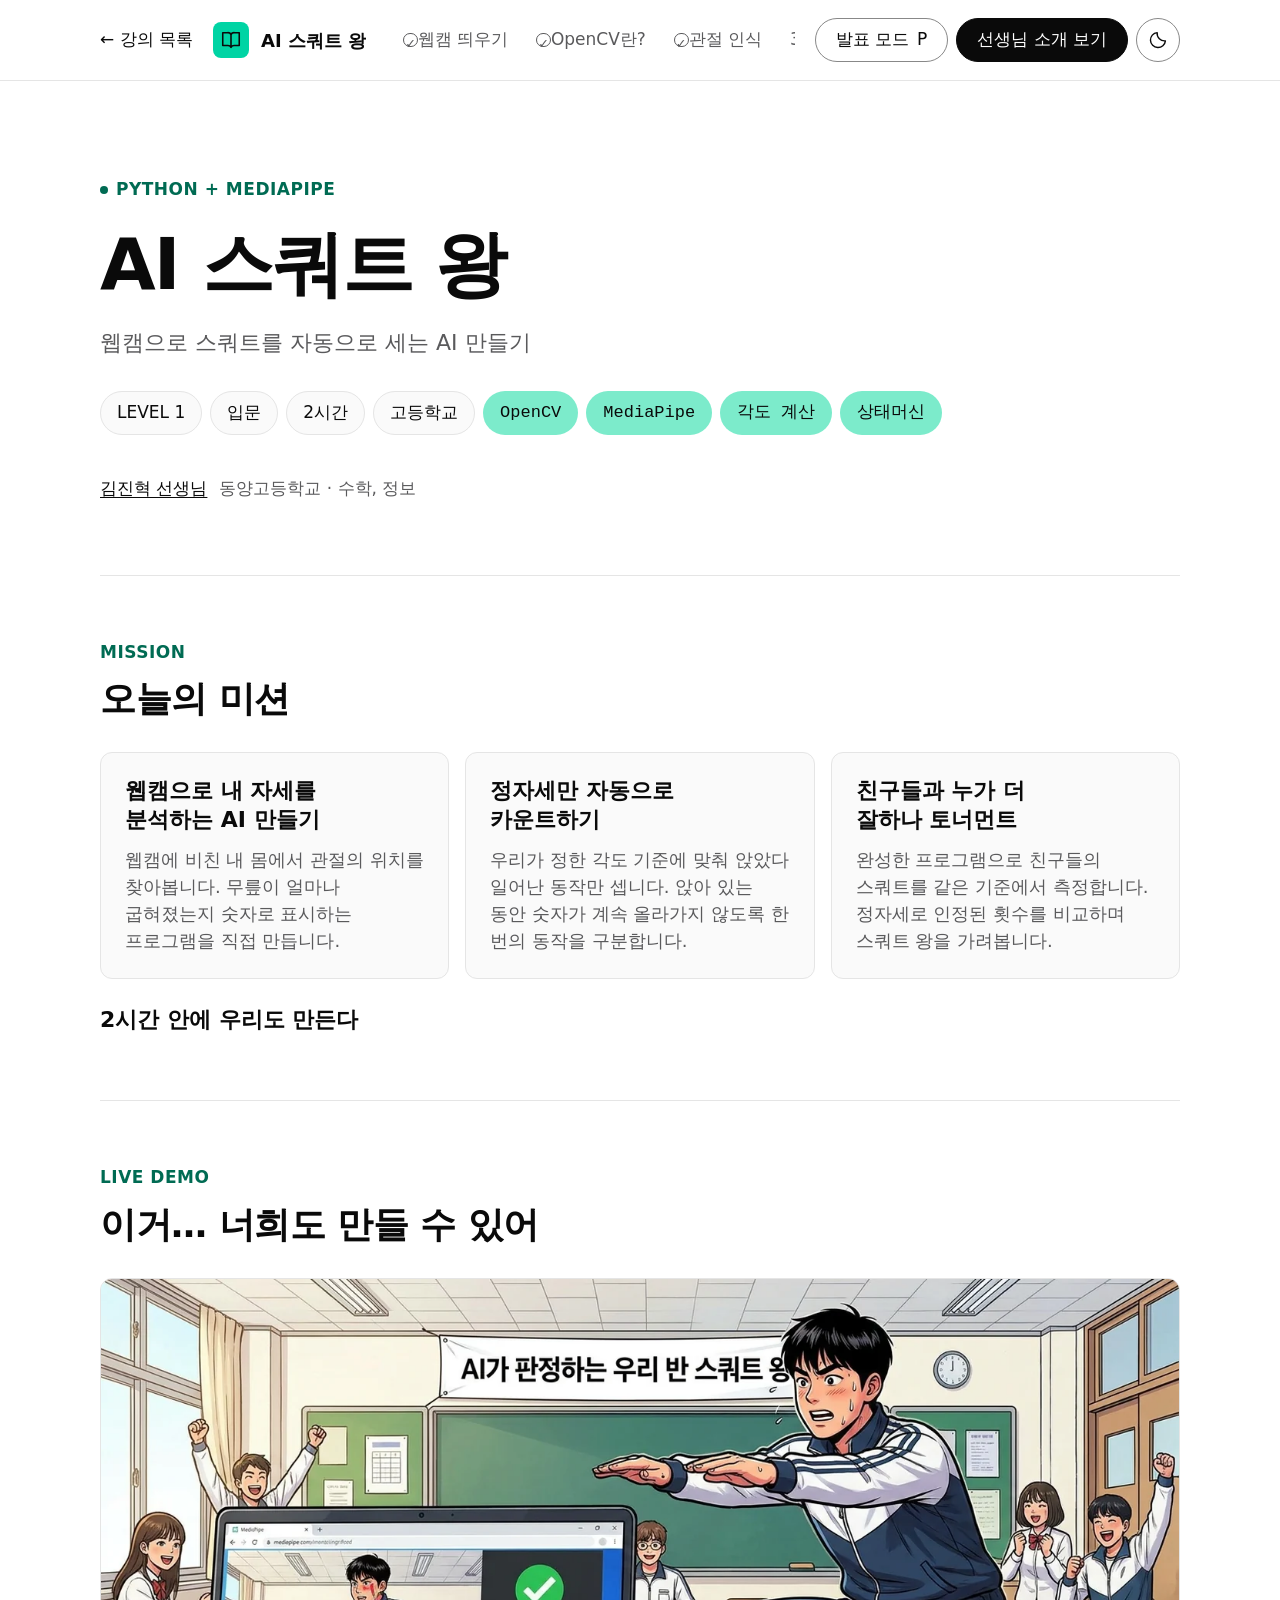
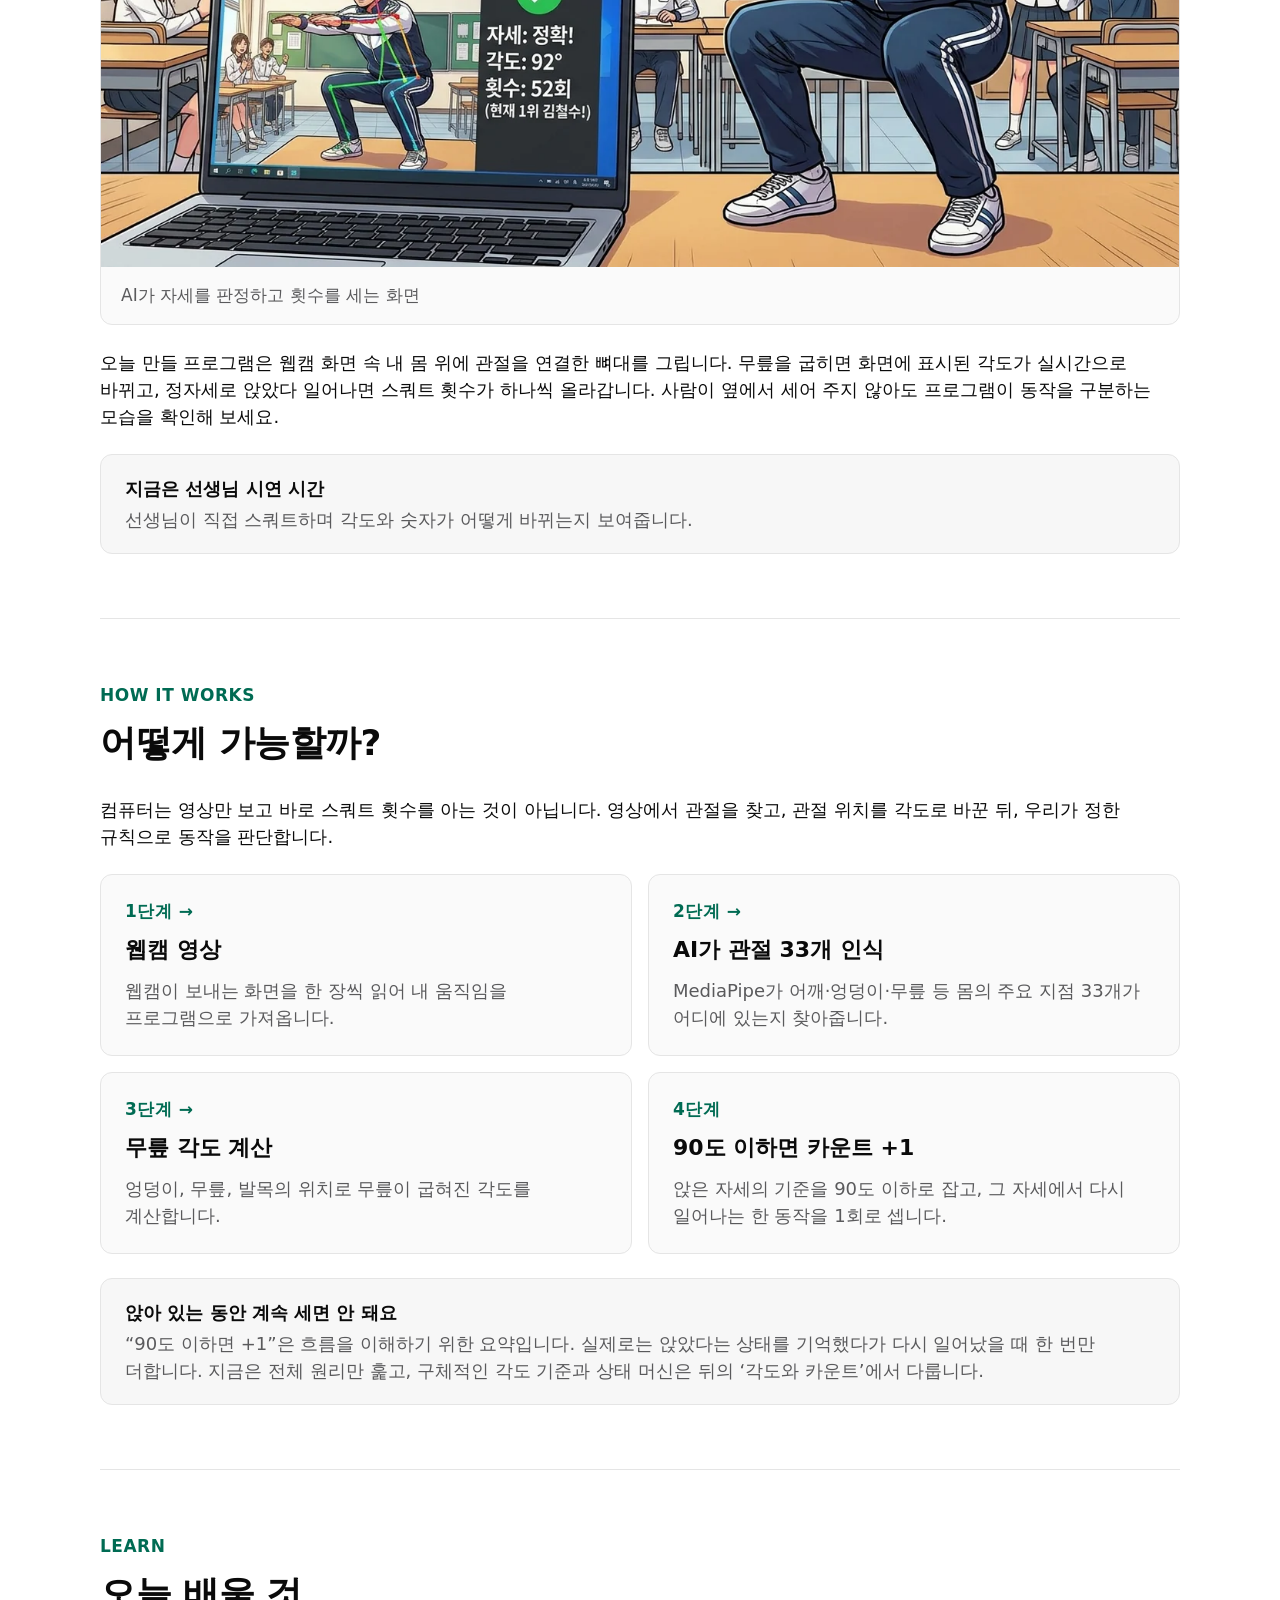
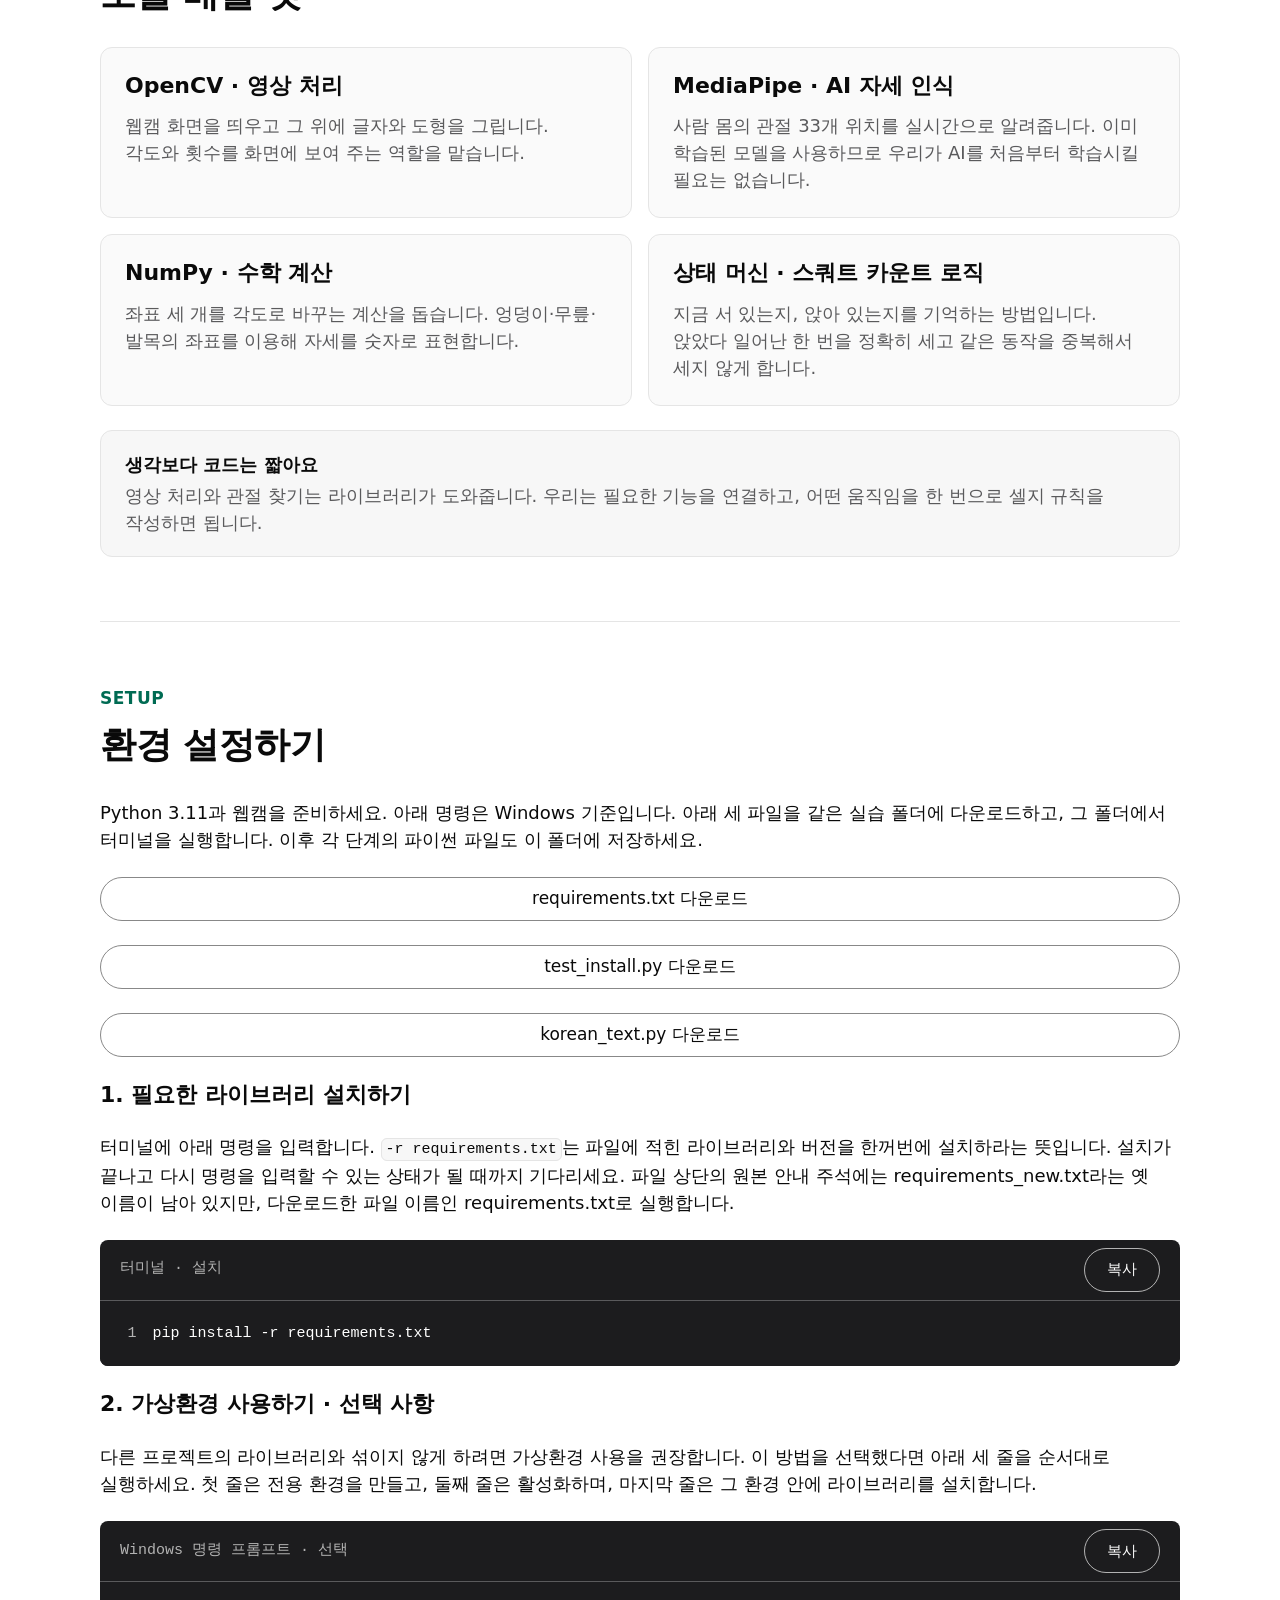
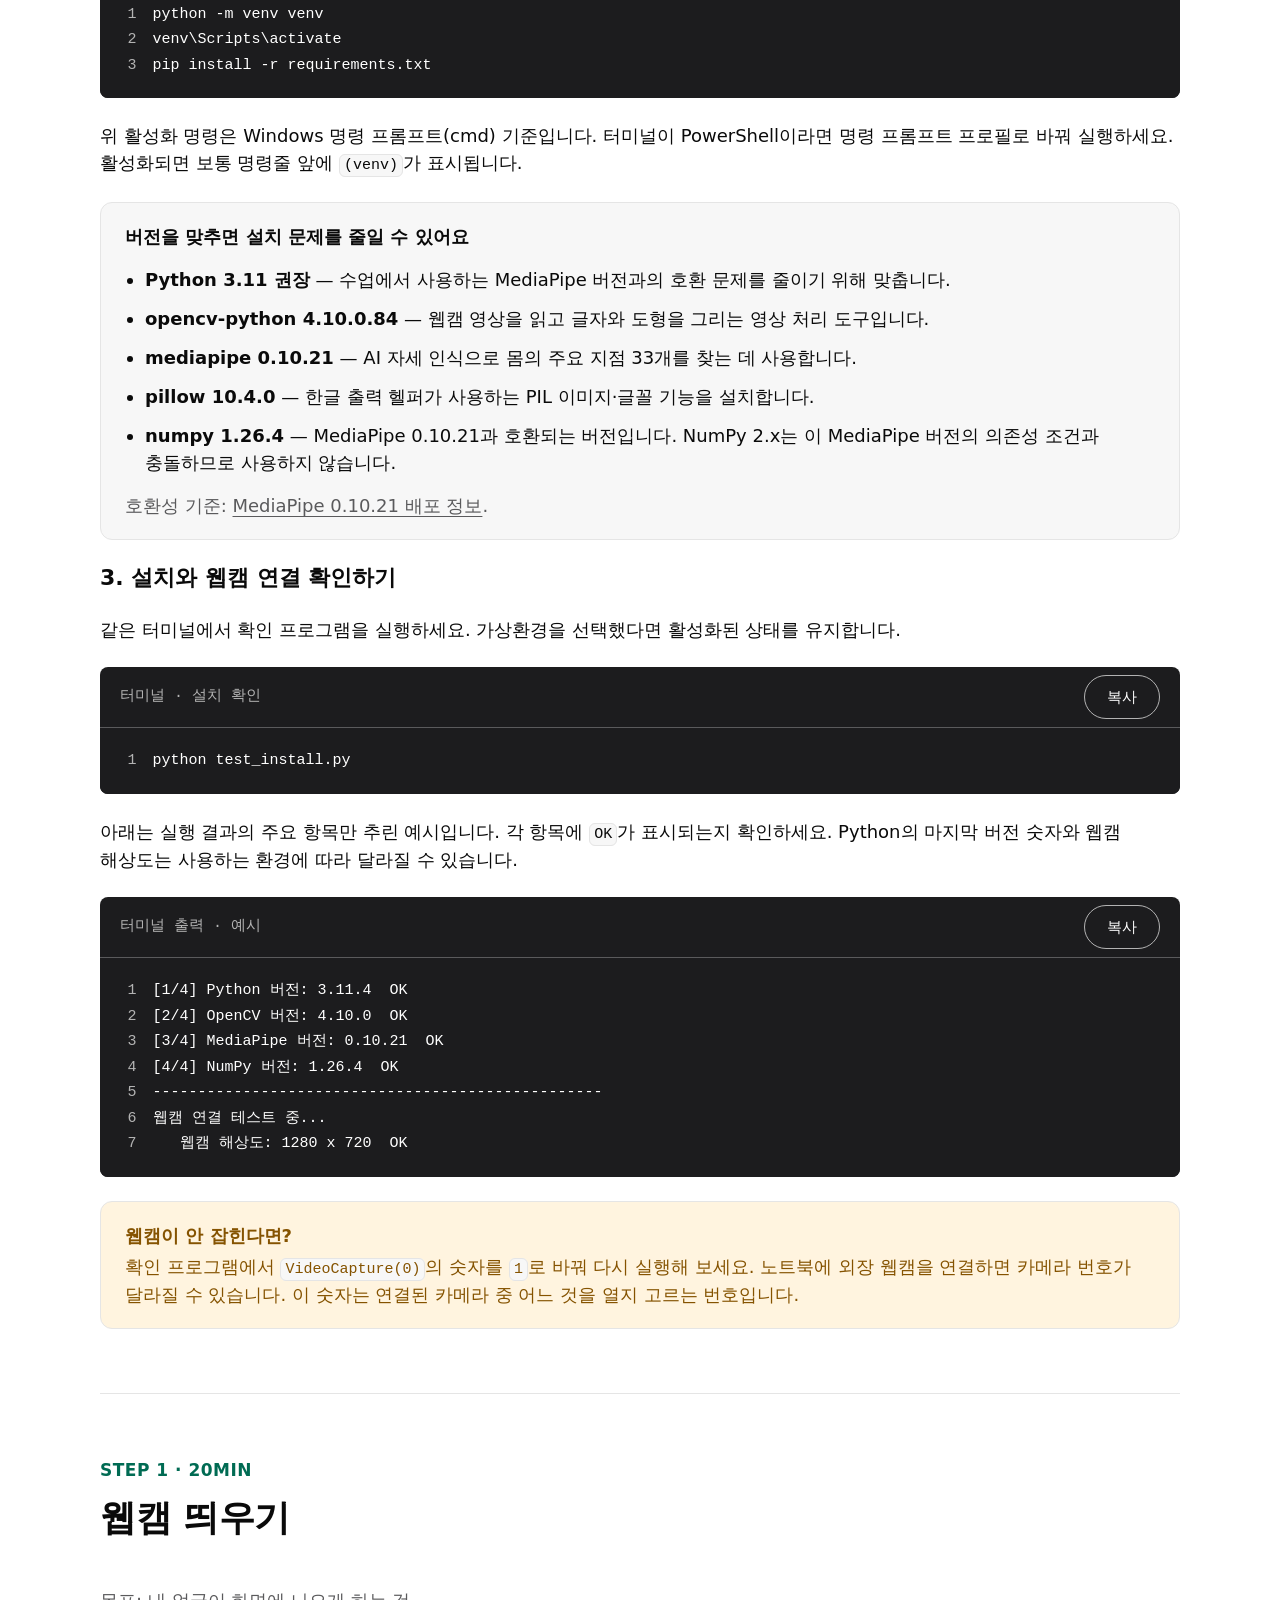
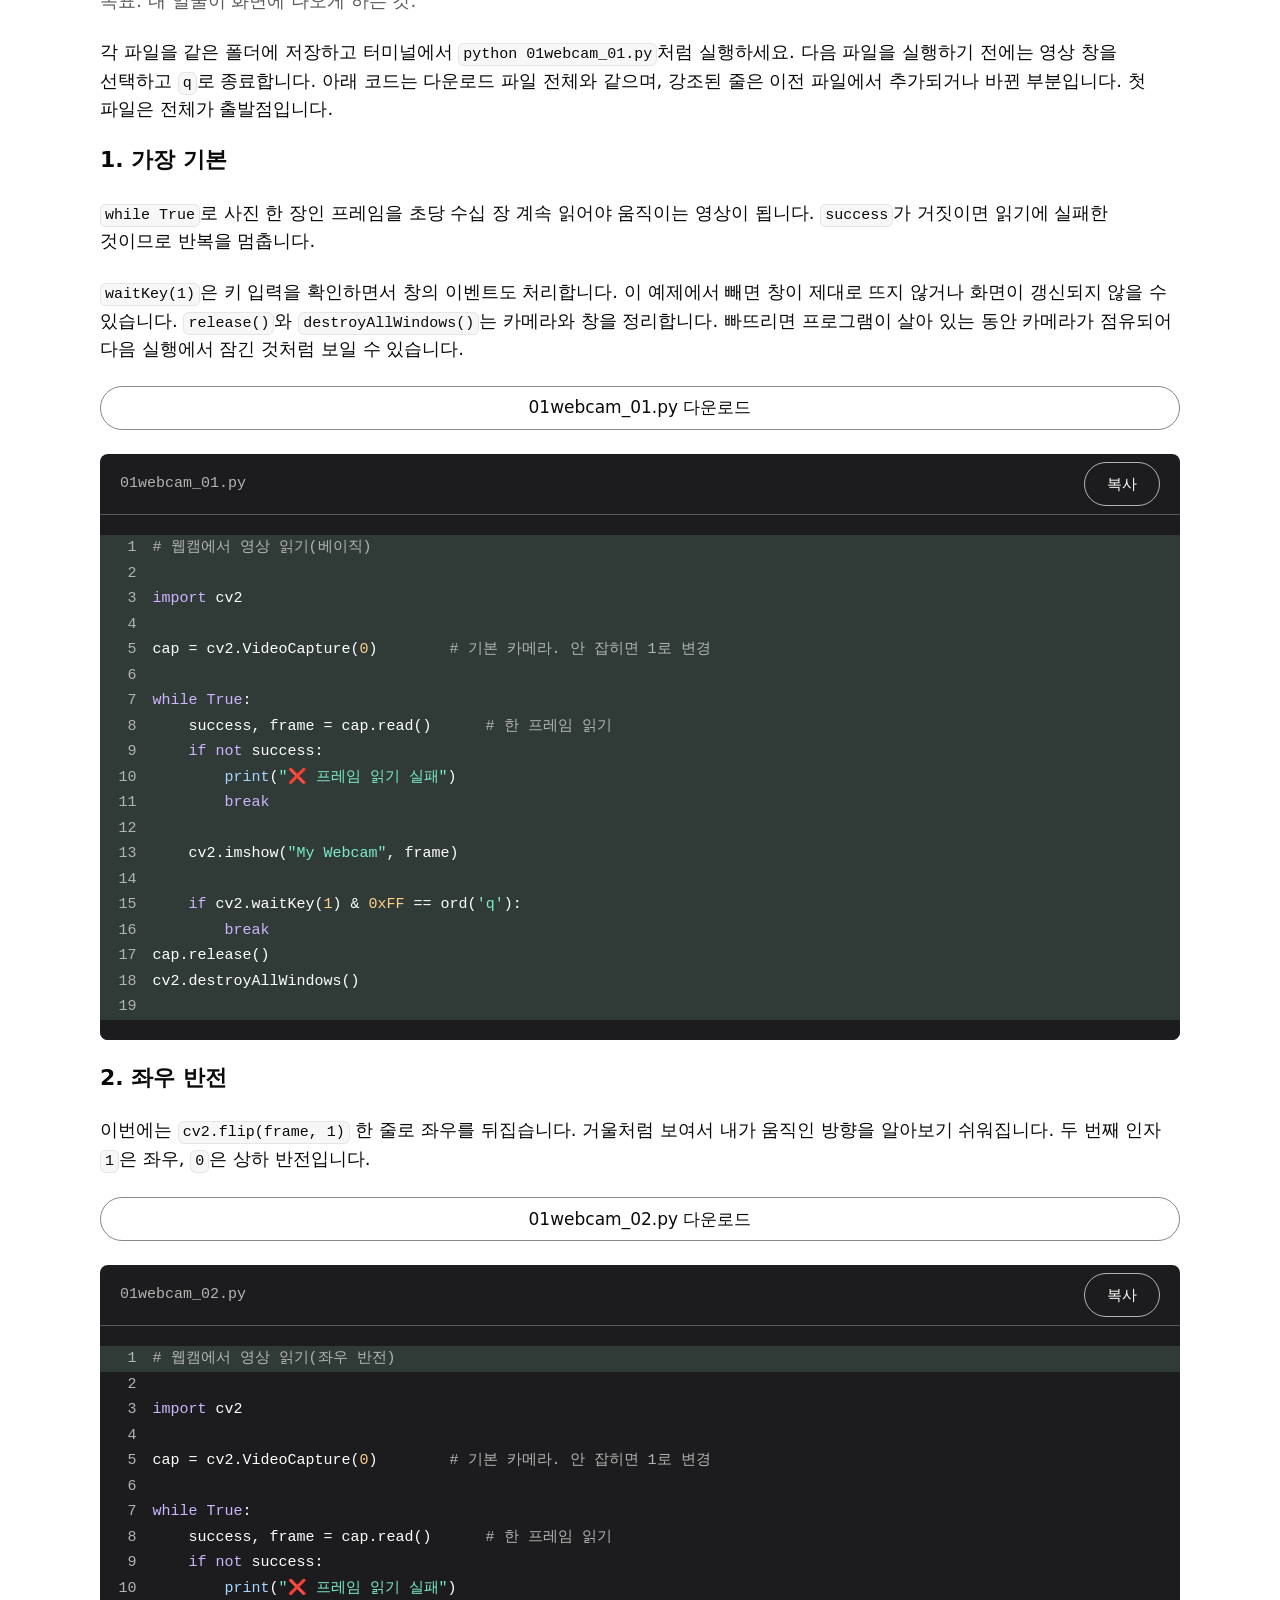
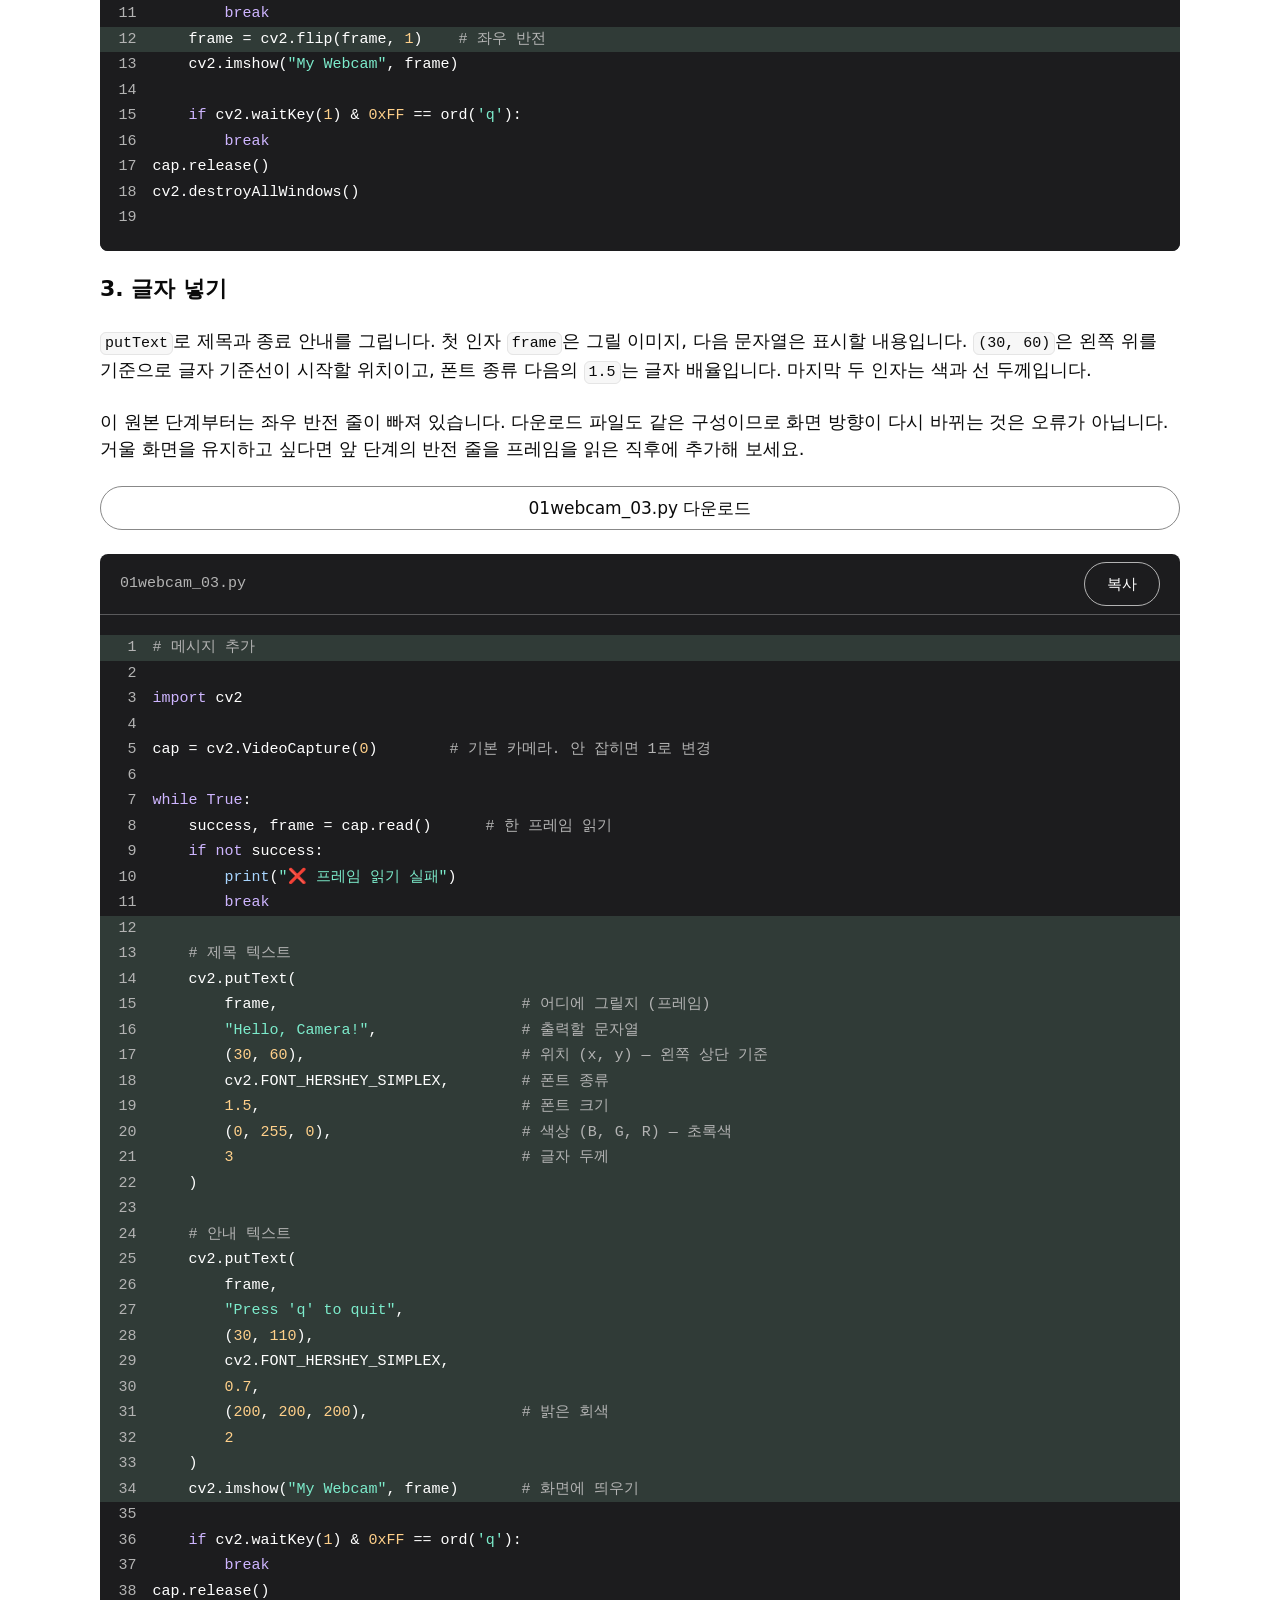
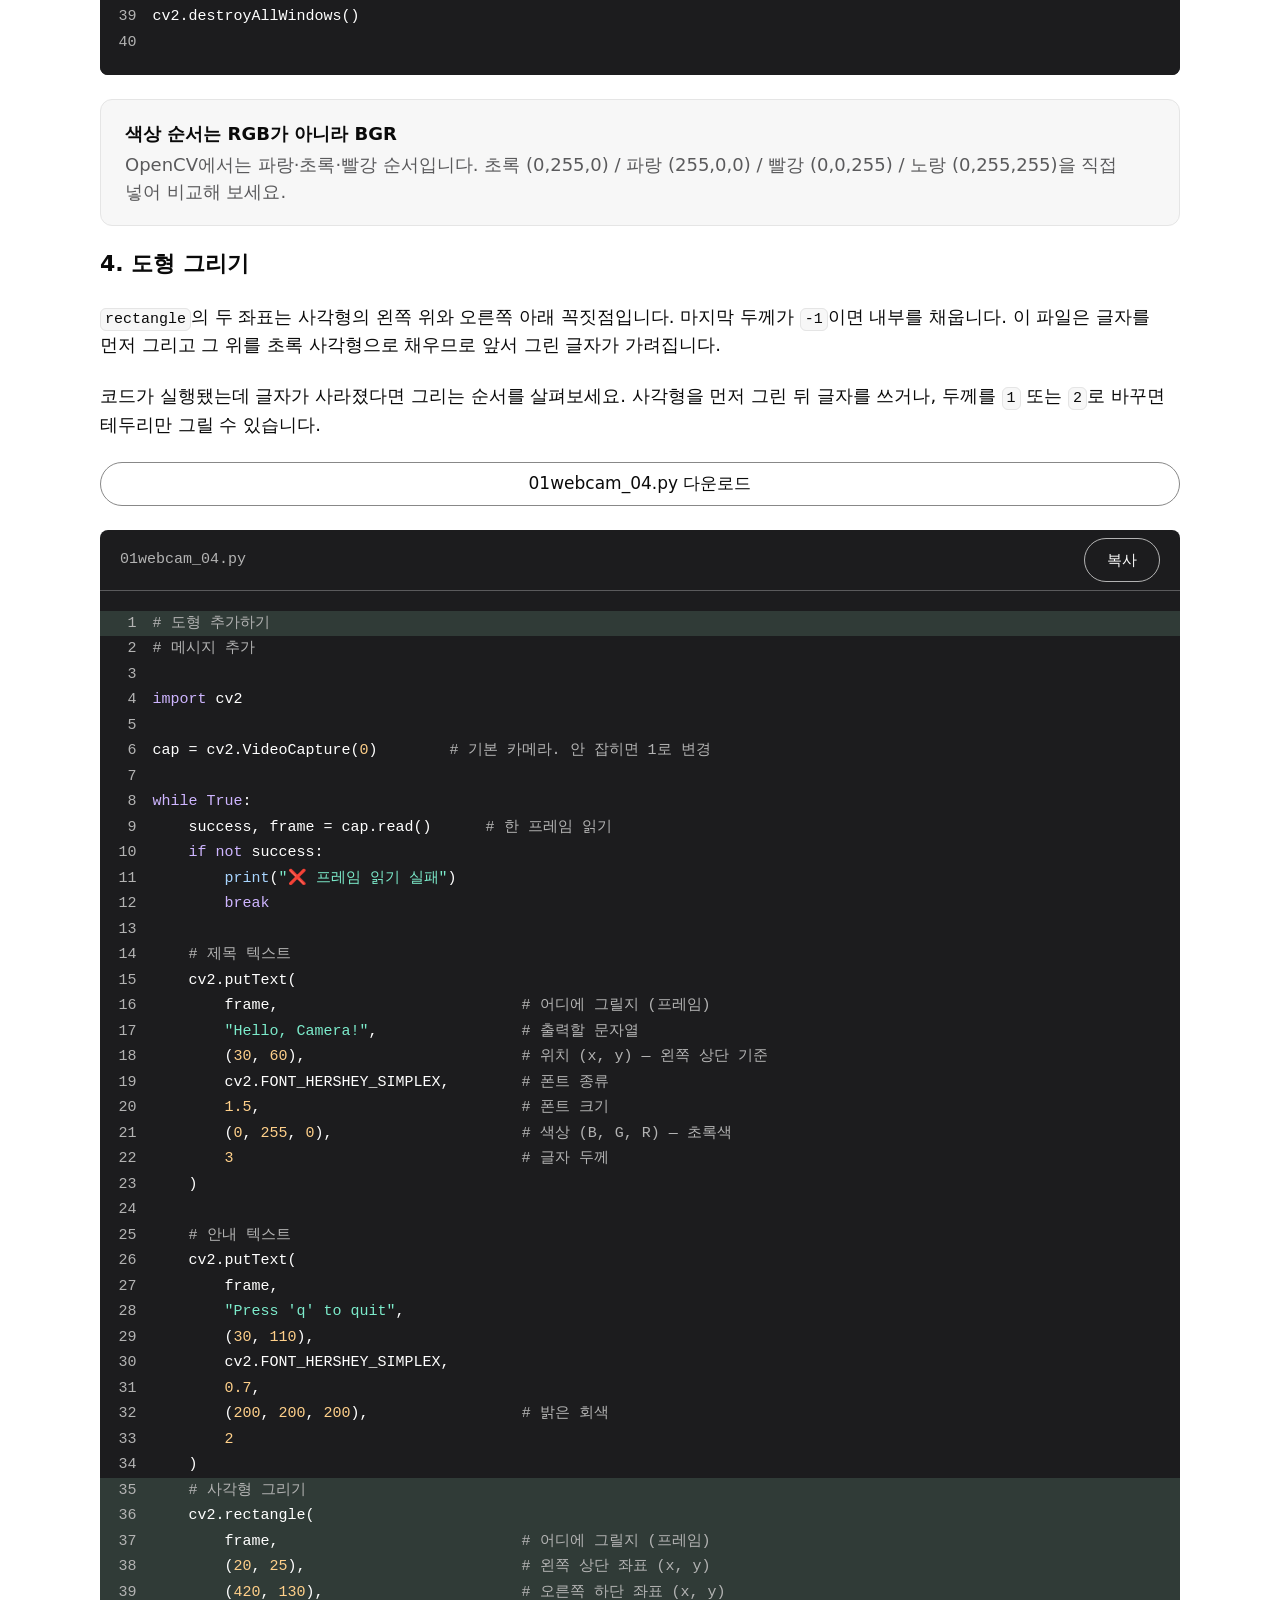
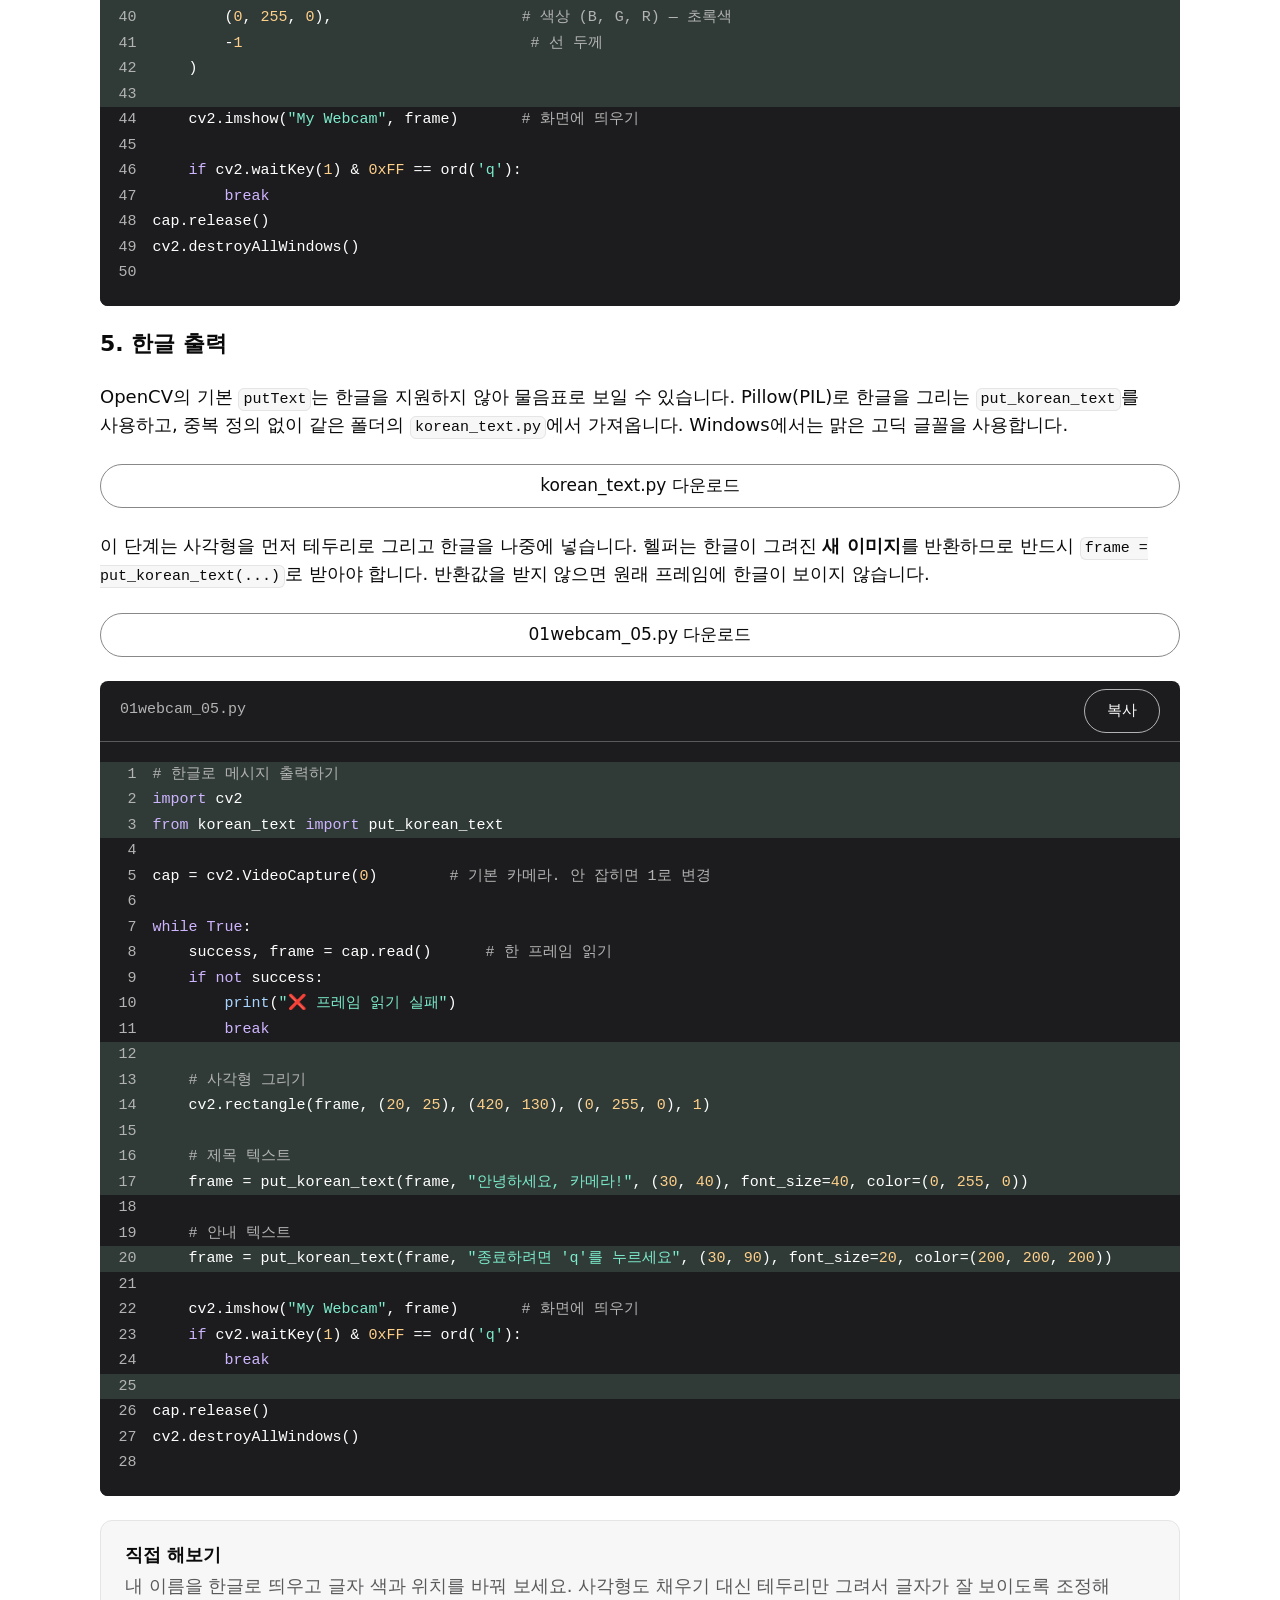
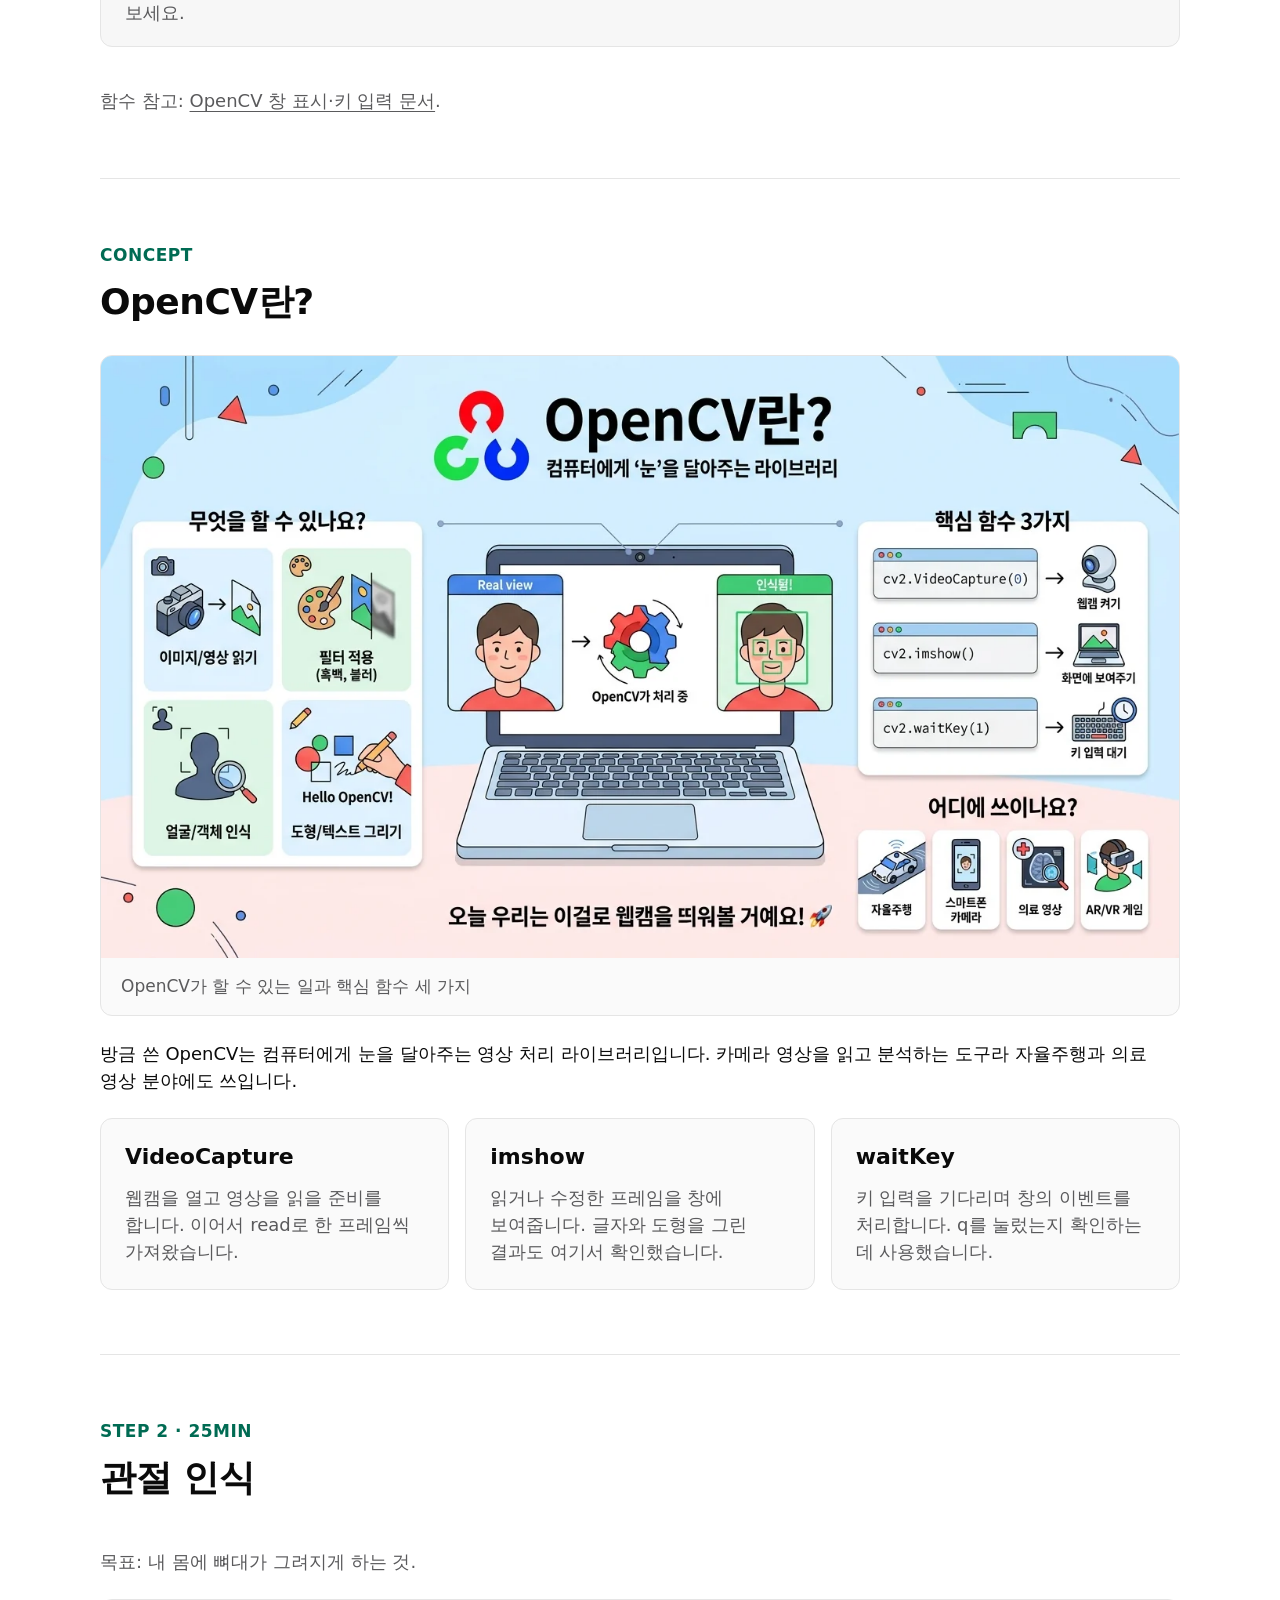
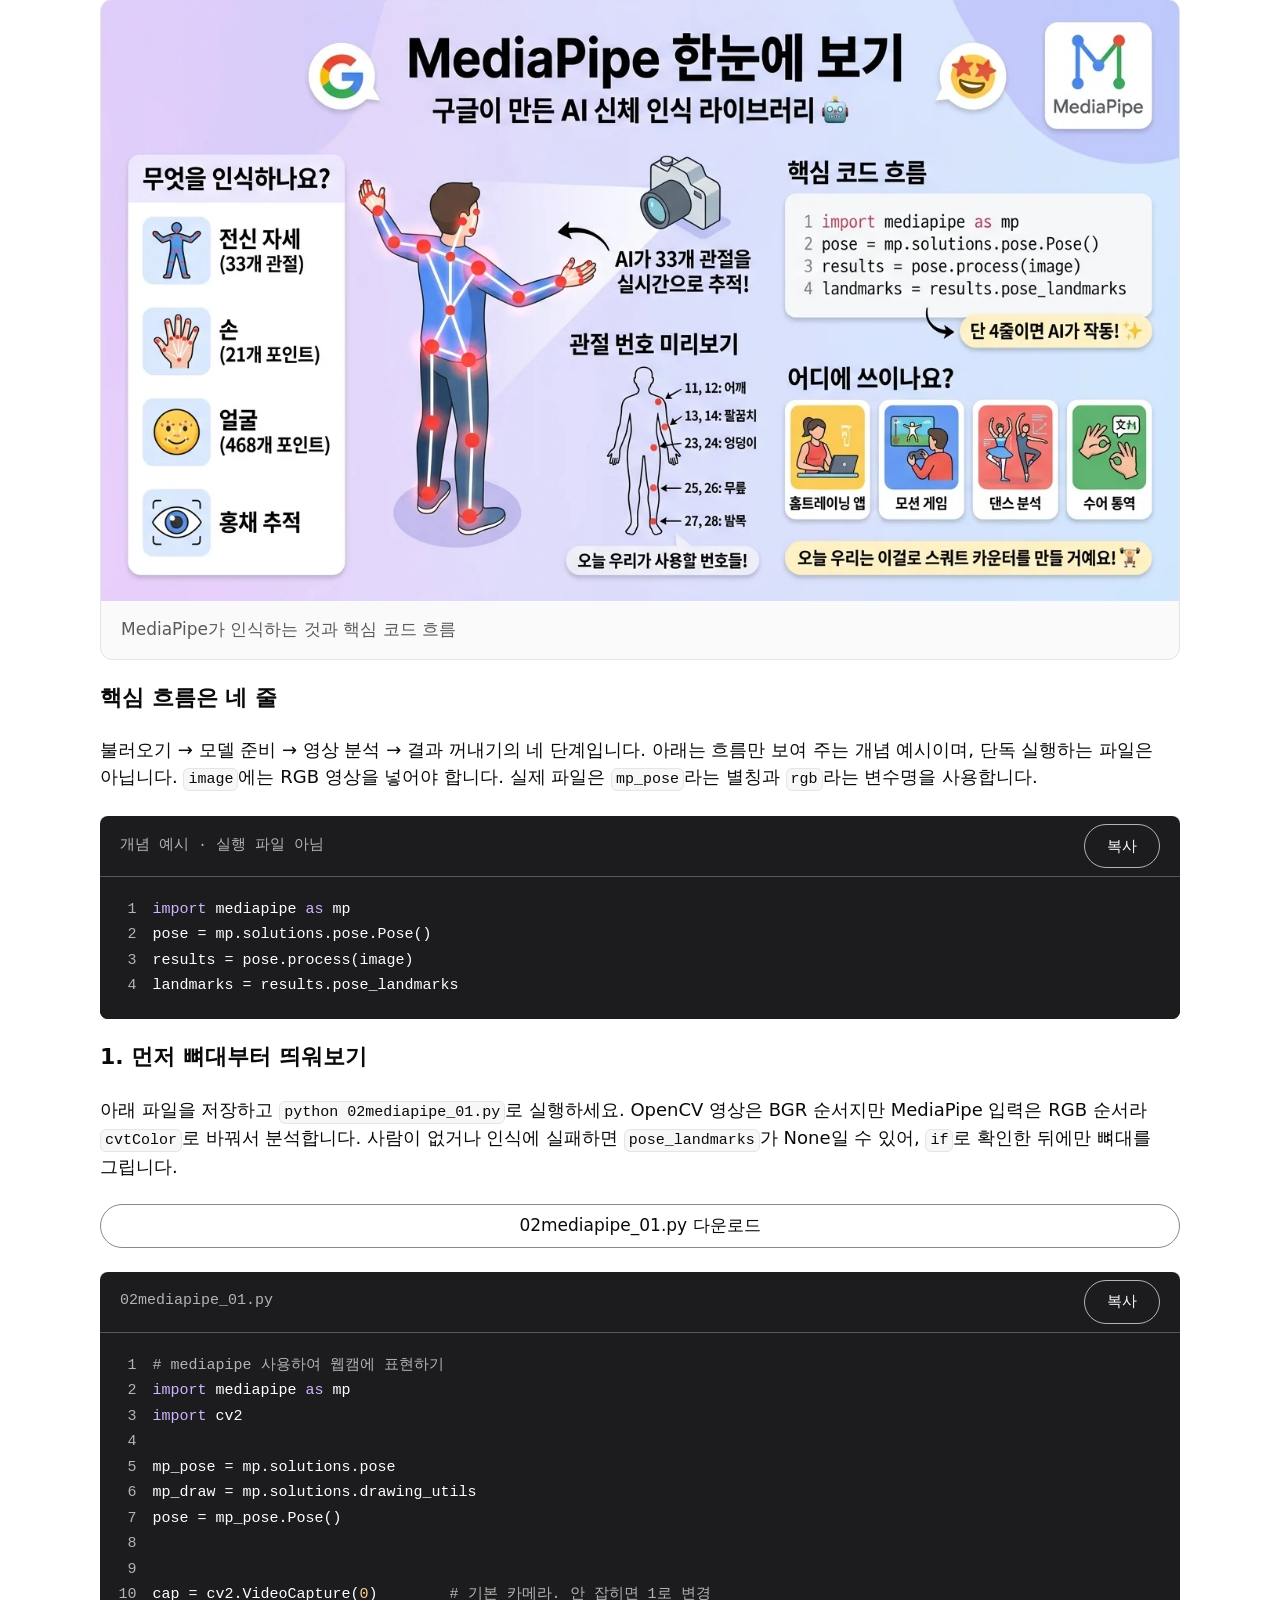
==== commit eabc9852: "Phase 3-D: 발표 모드 조각 내부 스크롤 제거" ====
--- a/level1/index.html
+++ b/level1/index.html
@@ -31,7 +31,7 @@
       <nav class="section-nav" aria-label="강의 섹션" data-section-nav></nav>
       <div class="header-actions">
         <button class="button" type="button" data-presentation-toggle>발표 모드 <kbd>P</kbd></button>
-        <button class="button button-primary" type="button" data-open-instructor>강사 소개 보기</button>
+        <button class="button button-primary" type="button" data-open-instructor>선생님 소개 보기</button>
         <button class="button button-icon" type="button" data-theme-toggle aria-label="테마 전환">
           <svg data-theme-icon width="20" height="20" viewBox="0 0 24 24" fill="none" stroke="currentColor" stroke-width="1.7" stroke-linecap="round" stroke-linejoin="round" aria-hidden="true"><path d="M20.9 13a9 9 0 0 1-9.9-9.9A9 9 0 1 0 20.9 13Z"/></svg>
         </button>
@@ -48,7 +48,7 @@
         <p class="hero-subtitle" data-lecture-subtitle></p>
         <div class="hero-meta" data-lecture-badges aria-label="강의 정보"></div>
         <div class="hero-byline">
-          <button class="text-button" type="button" data-open-instructor><span data-instructor-name></span> 강사</button>
+          <button class="text-button" type="button" data-open-instructor><span data-instructor-name></span> 선생님</button>
           <span data-instructor-affiliation></span>
         </div>
       </section>
@@ -59,7 +59,7 @@
           <h2 id="mission-title">오늘의 미션</h2>
         </div>
         <div class="example-stack">
-          <div class="card-grid">
+          <div class="card-grid" data-slide="mission-1" data-slide-title="오늘의 미션">
             <article class="card">
               <h3>웹캠으로 내 자세를 분석하는 AI 만들기</h3>
               <p>웹캠에 비친 내 몸에서 관절의 위치를 찾아봅니다. 무릎이 얼마나 굽혀졌는지 숫자로 표시하는 프로그램을 직접 만듭니다.</p>
@@ -73,7 +73,7 @@
               <p>완성한 프로그램으로 친구들의 스쿼트를 같은 기준에서 측정합니다. 정자세로 인정된 횟수를 비교하며 스쿼트 왕을 가려봅니다.</p>
             </article>
           </div>
-          <p class="mission-finish"><strong>2시간 안에 우리도 만든다</strong></p>
+          <p class="mission-finish" data-slide="mission-1"><strong>2시간 안에 우리도 만든다</strong></p>
         </div>
       </section>
 
@@ -83,13 +83,13 @@
           <h2 id="demo-title">이거… 너희도 만들 수 있어</h2>
         </div>
         <div class="example-stack">
-          <figure class="media-figure">
+          <figure class="media-figure" data-slide="demo-1" data-slide-title="완성 화면">
             <img src="../assets/img/level1/slide-003-a.webp" alt="교실에서 스쿼트하는 학생과 AI 판정 화면을 보여주는 일러스트" loading="lazy" width="1400" height="763">
             <figcaption>AI가 자세를 판정하고 횟수를 세는 화면</figcaption>
           </figure>
-          <p>오늘 만들 프로그램은 웹캠 화면 속 내 몸 위에 관절을 연결한 뼈대를 그립니다. 무릎을 굽히면 화면에 표시된 각도가 실시간으로 바뀌고, 정자세로 앉았다 일어나면 스쿼트 횟수가 하나씩 올라갑니다. 사람이 옆에서 세어 주지 않아도 프로그램이 동작을 구분하는 모습을 확인해 보세요.</p>
-          <aside class="callout" aria-label="시연 안내">
-            <div><strong>지금은 강사 시연 시간</strong><p>강사가 직접 스쿼트하며 각도와 숫자가 어떻게 바뀌는지 보여줍니다.</p></div>
+          <p data-slide="demo-2" data-slide-title="실시간 시연">오늘 만들 프로그램은 웹캠 화면 속 내 몸 위에 관절을 연결한 뼈대를 그립니다. 무릎을 굽히면 화면에 표시된 각도가 실시간으로 바뀌고, 정자세로 앉았다 일어나면 스쿼트 횟수가 하나씩 올라갑니다. 사람이 옆에서 세어 주지 않아도 프로그램이 동작을 구분하는 모습을 확인해 보세요.</p>
+          <aside class="callout" aria-label="시연 안내" data-slide="demo-2">
+            <div><strong>지금은 선생님 시연 시간</strong><p>선생님이 직접 스쿼트하며 각도와 숫자가 어떻게 바뀌는지 보여줍니다.</p></div>
           </aside>
         </div>
       </section>
@@ -100,14 +100,14 @@
           <h2 id="how-title">어떻게 가능할까?</h2>
         </div>
         <div class="example-stack">
-          <p>컴퓨터는 영상만 보고 바로 스쿼트 횟수를 아는 것이 아닙니다. 영상에서 관절을 찾고, 관절 위치를 각도로 바꾼 뒤, 우리가 정한 규칙으로 동작을 판단합니다.</p>
-          <ol class="card-grid concept-grid process-flow">
+          <p data-slide="how-1" data-slide-title="네 단계의 흐름">컴퓨터는 영상만 보고 바로 스쿼트 횟수를 아는 것이 아닙니다. 영상에서 관절을 찾고, 관절 위치를 각도로 바꾼 뒤, 우리가 정한 규칙으로 동작을 판단합니다.</p>
+          <ol class="card-grid concept-grid process-flow" data-slide="how-1">
             <li class="card"><p class="kicker">1단계 →</p><h3>웹캠 영상</h3><p>웹캠이 보내는 화면을 한 장씩 읽어 내 움직임을 프로그램으로 가져옵니다.</p></li>
             <li class="card"><p class="kicker">2단계 →</p><h3>AI가 관절 33개 인식</h3><p>MediaPipe가 어깨·엉덩이·무릎 등 몸의 주요 지점 33개가 어디에 있는지 찾아줍니다.</p></li>
             <li class="card"><p class="kicker">3단계 →</p><h3>무릎 각도 계산</h3><p>엉덩이, 무릎, 발목의 위치로 무릎이 굽혀진 각도를 계산합니다.</p></li>
             <li class="card"><p class="kicker">4단계</p><h3>90도 이하면 카운트 +1</h3><p>앉은 자세의 기준을 90도 이하로 잡고, 그 자세에서 다시 일어나는 한 동작을 1회로 셉니다.</p></li>
           </ol>
-          <aside class="callout" aria-label="카운트 원리">
+          <aside class="callout" aria-label="카운트 원리" data-slide="how-2" data-slide-title="한 동작을 세는 방법">
             <div><strong>앉아 있는 동안 계속 세면 안 돼요</strong><p>“90도 이하면 +1”은 흐름을 이해하기 위한 요약입니다. 실제로는 앉았다는 상태를 기억했다가 다시 일어났을 때 한 번만 더합니다. 지금은 전체 원리만 훑고, 구체적인 각도 기준과 상태 머신은 뒤의 ‘각도와 카운트’에서 다룹니다.</p></div>
           </aside>
         </div>
@@ -119,13 +119,13 @@
           <h2 id="learn-title">오늘 배울 것</h2>
         </div>
         <div class="example-stack">
-          <div class="card-grid concept-grid">
+          <div class="card-grid concept-grid" data-slide="learn-1" data-slide-title="네 가지 도구">
             <article class="card"><h3>OpenCV · 영상 처리</h3><p>웹캠 화면을 띄우고 그 위에 글자와 도형을 그립니다. 각도와 횟수를 화면에 보여 주는 역할을 맡습니다.</p></article>
             <article class="card"><h3>MediaPipe · AI 자세 인식</h3><p>사람 몸의 관절 33개 위치를 실시간으로 알려줍니다. 이미 학습된 모델을 사용하므로 우리가 AI를 처음부터 학습시킬 필요는 없습니다.</p></article>
             <article class="card"><h3>NumPy · 수학 계산</h3><p>좌표 세 개를 각도로 바꾸는 계산을 돕습니다. 엉덩이·무릎·발목의 좌표를 이용해 자세를 숫자로 표현합니다.</p></article>
             <article class="card"><h3>상태 머신 · 스쿼트 카운트 로직</h3><p>지금 서 있는지, 앉아 있는지를 기억하는 방법입니다. 앉았다 일어난 한 번을 정확히 세고 같은 동작을 중복해서 세지 않게 합니다.</p></article>
           </div>
-          <aside class="callout" aria-label="학습 안내">
+          <aside class="callout" aria-label="학습 안내" data-slide="learn-1">
             <div><strong>생각보다 코드는 짧아요</strong><p>영상 처리와 관절 찾기는 라이브러리가 도와줍니다. 우리는 필요한 기능을 연결하고, 어떤 움직임을 한 번으로 셀지 규칙을 작성하면 됩니다.</p></div>
           </aside>
         </div>
@@ -137,22 +137,22 @@
           <h2 id="setup-title">환경 설정하기</h2>
         </div>
         <div class="example-stack">
-          <p>Python 3.11과 웹캠을 준비하세요. 아래 명령은 Windows 기준입니다. 아래 세 파일을 같은 실습 폴더에 다운로드하고, 그 폴더에서 터미널을 실행합니다. 이후 각 단계의 파이썬 파일도 이 폴더에 저장하세요.</p>
+          <p data-slide="setup-1" data-slide-title="실습 준비와 설치">Python 3.11과 웹캠을 준비하세요. 아래 명령은 Windows 기준입니다. 아래 세 파일을 같은 실습 폴더에 다운로드하고, 그 폴더에서 터미널을 실행합니다. 이후 각 단계의 파이썬 파일도 이 폴더에 저장하세요.</p>
           <div class="example-stack">
-            <a class="button" href="files/requirements.txt" download>requirements.txt 다운로드</a> <a class="button" href="files/test_install.py" download>test_install.py 다운로드</a> <a class="button" href="files/korean_text.py" download>korean_text.py 다운로드</a>
-            <h3>1. 필요한 라이브러리 설치하기</h3>
-            <p>터미널에 아래 명령을 입력합니다. <code>-r requirements.txt</code>는 파일에 적힌 라이브러리와 버전을 한꺼번에 설치하라는 뜻입니다. 설치가 끝나고 다시 명령을 입력할 수 있는 상태가 될 때까지 기다리세요. 파일 상단의 원본 안내 주석에는 requirements_new.txt라는 옛 이름이 남아 있지만, 다운로드한 파일 이름인 requirements.txt로 실행합니다.</p>
-            <pre data-code data-language="shell" data-label="터미널 · 설치"><code>pip install -r requirements.txt</code></pre>
+            <a class="button" href="files/requirements.txt" download data-slide="setup-1">requirements.txt 다운로드</a> <a class="button" href="files/test_install.py" download data-slide="setup-1">test_install.py 다운로드</a> <a class="button" href="files/korean_text.py" download data-slide="setup-1">korean_text.py 다운로드</a>
+            <h3 data-slide="setup-1">1. 필요한 라이브러리 설치하기</h3>
+            <p data-slide="setup-1">터미널에 아래 명령을 입력합니다. <code>-r requirements.txt</code>는 파일에 적힌 라이브러리와 버전을 한꺼번에 설치하라는 뜻입니다. 설치가 끝나고 다시 명령을 입력할 수 있는 상태가 될 때까지 기다리세요. 파일 상단의 원본 안내 주석에는 requirements_new.txt라는 옛 이름이 남아 있지만, 다운로드한 파일 이름인 requirements.txt로 실행합니다.</p>
+            <pre data-code data-language="shell" data-label="터미널 · 설치" data-slide="setup-1"><code>pip install -r requirements.txt</code></pre>
           </div>
           <div class="example-stack">
-            <h3>2. 가상환경 사용하기 · 선택 사항</h3>
-            <p>다른 프로젝트의 라이브러리와 섞이지 않게 하려면 가상환경 사용을 권장합니다. 이 방법을 선택했다면 아래 세 줄을 순서대로 실행하세요. 첫 줄은 전용 환경을 만들고, 둘째 줄은 활성화하며, 마지막 줄은 그 환경 안에 라이브러리를 설치합니다.</p>
-            <pre data-code data-language="shell" data-label="Windows 명령 프롬프트 · 선택"><code>python -m venv venv
+            <h3 data-slide="setup-2" data-slide-title="가상환경">2. 가상환경 사용하기 · 선택 사항</h3>
+            <p data-slide="setup-2">다른 프로젝트의 라이브러리와 섞이지 않게 하려면 가상환경 사용을 권장합니다. 이 방법을 선택했다면 아래 세 줄을 순서대로 실행하세요. 첫 줄은 전용 환경을 만들고, 둘째 줄은 활성화하며, 마지막 줄은 그 환경 안에 라이브러리를 설치합니다.</p>
+            <pre data-code data-language="shell" data-label="Windows 명령 프롬프트 · 선택" data-slide="setup-2"><code>python -m venv venv
 venv\Scripts\activate
 pip install -r requirements.txt</code></pre>
-            <p>위 활성화 명령은 Windows 명령 프롬프트(cmd) 기준입니다. 터미널이 PowerShell이라면 명령 프롬프트 프로필로 바꿔 실행하세요. 활성화되면 보통 명령줄 앞에 <code>(venv)</code>가 표시됩니다.</p>
+            <p data-slide="setup-2">위 활성화 명령은 Windows 명령 프롬프트(cmd) 기준입니다. 터미널이 PowerShell이라면 명령 프롬프트 프로필로 바꿔 실행하세요. 활성화되면 보통 명령줄 앞에 <code>(venv)</code>가 표시됩니다.</p>
           </div>
-          <aside class="callout" aria-label="권장 버전">
+          <aside class="callout" aria-label="권장 버전" data-slide="setup-3" data-slide-title="권장 버전">
             <div>
               <strong>버전을 맞추면 설치 문제를 줄일 수 있어요</strong>
               <ul class="setup-versions">
@@ -166,11 +166,11 @@
             </div>
           </aside>
           <div class="example-stack">
-            <h3>3. 설치와 웹캠 연결 확인하기</h3>
-            <p>같은 터미널에서 확인 프로그램을 실행하세요. 가상환경을 선택했다면 활성화된 상태를 유지합니다.</p>
-            <pre data-code data-language="shell" data-label="터미널 · 설치 확인"><code>python test_install.py</code></pre>
-            <p>아래는 실행 결과의 주요 항목만 추린 예시입니다. 각 항목에 <code>OK</code>가 표시되는지 확인하세요. Python의 마지막 버전 숫자와 웹캠 해상도는 사용하는 환경에 따라 달라질 수 있습니다.</p>
-            <pre data-code data-language="text" data-label="터미널 출력 · 예시"><code>[1/4] Python 버전: 3.11.4  OK
+            <h3 data-slide="setup-4" data-slide-title="설치 확인">3. 설치와 웹캠 연결 확인하기</h3>
+            <p data-slide="setup-4">같은 터미널에서 확인 프로그램을 실행하세요. 가상환경을 선택했다면 활성화된 상태를 유지합니다.</p>
+            <pre data-code data-language="shell" data-label="터미널 · 설치 확인" data-slide="setup-4"><code>python test_install.py</code></pre>
+            <p data-slide="setup-4">아래는 실행 결과의 주요 항목만 추린 예시입니다. 각 항목에 <code>OK</code>가 표시되는지 확인하세요. Python의 마지막 버전 숫자와 웹캠 해상도는 사용하는 환경에 따라 달라질 수 있습니다.</p>
+            <pre data-code data-language="text" data-label="터미널 출력 · 예시" data-slide="setup-4"><code>[1/4] Python 버전: 3.11.4  OK
 [2/4] OpenCV 버전: 4.10.0  OK
 [3/4] MediaPipe 버전: 0.10.21  OK
 [4/4] NumPy 버전: 1.26.4  OK
@@ -179,7 +179,7 @@
    웹캠 해상도: 1280 x 720  OK</code></pre>
 
           </div>
-          <aside class="callout callout-warn" aria-label="웹캠 문제 해결">
+          <aside class="callout callout-warn" aria-label="웹캠 문제 해결" data-slide="setup-5" data-slide-title="웹캠 문제 해결">
             <div><strong>웹캠이 안 잡힌다면?</strong><p>확인 프로그램에서 <code>VideoCapture(0)</code>의 숫자를 <code>1</code>로 바꿔 다시 실행해 보세요. 노트북에 외장 웹캠을 연결하면 카메라 번호가 달라질 수 있습니다. 이 숫자는 연결된 카메라 중 어느 것을 열지 고르는 번호입니다.</p></div>
           </aside>
         </div>
@@ -191,8 +191,8 @@
           <h2 id="step1-title">웹캠 띄우기</h2>
         </div>
         <div class="example-stack">
-<p class="section-description">목표: 내 얼굴이 화면에 나오게 하는 것.</p>
-<p>각 파일을 같은 폴더에 저장하고 터미널에서 <code>python 01webcam_01.py</code>처럼 실행하세요. 다음 파일을 실행하기 전에는 영상 창을 선택하고 <code>q</code>로 종료합니다. 아래 코드는 다운로드 파일 전체와 같으며, 강조된 줄은 이전 파일에서 추가되거나 바뀐 부분입니다. 첫 파일은 전체가 출발점입니다.</p><div class="example-stack"><h3>1. 가장 기본</h3><p><code>while True</code>로 사진 한 장인 프레임을 초당 수십 장 계속 읽어야 움직이는 영상이 됩니다. <code>success</code>가 거짓이면 읽기에 실패한 것이므로 반복을 멈춥니다.</p><p><code>waitKey(1)</code>은 키 입력을 확인하면서 창의 이벤트도 처리합니다. 이 예제에서 빼면 창이 제대로 뜨지 않거나 화면이 갱신되지 않을 수 있습니다. <code>release()</code>와 <code>destroyAllWindows()</code>는 카메라와 창을 정리합니다. 빠뜨리면 프로그램이 살아 있는 동안 카메라가 점유되어 다음 실행에서 잠긴 것처럼 보일 수 있습니다.</p><a class="button" href="files/01webcam_01.py" download>01webcam_01.py 다운로드</a><pre data-code data-language="python" data-label="01webcam_01.py" data-source="files/01webcam_01.py" data-highlight="1,2,3,4,5,6,7,8,9,10,11,12,13,14,15,16,17,18,19"><code># 웹캠에서 영상 읽기(베이직)
+<p class="section-description" data-slide="step1-1" data-slide-title="첫 영상과 반복문">목표: 내 얼굴이 화면에 나오게 하는 것.</p>
+<p data-slide="step1-1">각 파일을 같은 폴더에 저장하고 터미널에서 <code>python 01webcam_01.py</code>처럼 실행하세요. 다음 파일을 실행하기 전에는 영상 창을 선택하고 <code>q</code>로 종료합니다. 아래 코드는 다운로드 파일 전체와 같으며, 강조된 줄은 이전 파일에서 추가되거나 바뀐 부분입니다. 첫 파일은 전체가 출발점입니다.</p><div class="example-stack"><h3 data-slide="step1-1">1. 가장 기본</h3><p data-slide="step1-1"><code>while True</code>로 사진 한 장인 프레임을 초당 수십 장 계속 읽어야 움직이는 영상이 됩니다. <code>success</code>가 거짓이면 읽기에 실패한 것이므로 반복을 멈춥니다.</p><p data-slide="step1-1"><code>waitKey(1)</code>은 키 입력을 확인하면서 창의 이벤트도 처리합니다. 이 예제에서 빼면 창이 제대로 뜨지 않거나 화면이 갱신되지 않을 수 있습니다. <code>release()</code>와 <code>destroyAllWindows()</code>는 카메라와 창을 정리합니다. 빠뜨리면 프로그램이 살아 있는 동안 카메라가 점유되어 다음 실행에서 잠긴 것처럼 보일 수 있습니다.</p><a class="button" href="files/01webcam_01.py" download data-slide="step1-1">01webcam_01.py 다운로드</a><pre data-code data-language="python" data-label="01webcam_01.py" data-source="files/01webcam_01.py" data-highlight="1,2,3,4,5,6,7,8,9,10,11,12,13,14,15,16,17,18,19" data-slide="step1-2" data-slide-title="기본 웹캠 코드"><code># 웹캠에서 영상 읽기(베이직)
 
 import cv2
  
@@ -210,7 +210,7 @@
         break
 cap.release()
 cv2.destroyAllWindows()
-</code></pre></div><div class="example-stack"><h3>2. 좌우 반전</h3><p>이번에는 <code>cv2.flip(frame, 1)</code> 한 줄로 좌우를 뒤집습니다. 거울처럼 보여서 내가 움직인 방향을 알아보기 쉬워집니다. 두 번째 인자 <code>1</code>은 좌우, <code>0</code>은 상하 반전입니다.</p><a class="button" href="files/01webcam_02.py" download>01webcam_02.py 다운로드</a><pre data-code data-language="python" data-label="01webcam_02.py" data-source="files/01webcam_02.py" data-previous="files/01webcam_01.py" data-highlight="1,12"><code># 웹캠에서 영상 읽기(좌우 반전)
+</code></pre></div><div class="example-stack"><h3 data-slide="step1-3" data-slide-title="좌우 반전">2. 좌우 반전</h3><p data-slide="step1-3">이번에는 <code>cv2.flip(frame, 1)</code> 한 줄로 좌우를 뒤집습니다. 거울처럼 보여서 내가 움직인 방향을 알아보기 쉬워집니다. 두 번째 인자 <code>1</code>은 좌우, <code>0</code>은 상하 반전입니다.</p><a class="button" href="files/01webcam_02.py" download data-slide="step1-3">01webcam_02.py 다운로드</a><pre data-code data-language="python" data-label="01webcam_02.py" data-source="files/01webcam_02.py" data-previous="files/01webcam_01.py" data-highlight="1,12" data-slide="step1-3"><code># 웹캠에서 영상 읽기(좌우 반전)
 
 import cv2
  
@@ -228,7 +228,7 @@
         break
 cap.release()
 cv2.destroyAllWindows()
-</code></pre></div><div class="example-stack"><h3>3. 글자 넣기</h3><p><code>putText</code>로 제목과 종료 안내를 그립니다. 첫 인자 <code>frame</code>은 그릴 이미지, 다음 문자열은 표시할 내용입니다. <code>(30, 60)</code>은 왼쪽 위를 기준으로 글자 기준선이 시작할 위치이고, 폰트 종류 다음의 <code>1.5</code>는 글자 배율입니다. 마지막 두 인자는 색과 선 두께입니다.</p><p>이 원본 단계부터는 좌우 반전 줄이 빠져 있습니다. 다운로드 파일도 같은 구성이므로 화면 방향이 다시 바뀌는 것은 오류가 아닙니다. 거울 화면을 유지하고 싶다면 앞 단계의 반전 줄을 프레임을 읽은 직후에 추가해 보세요.</p><a class="button" href="files/01webcam_03.py" download>01webcam_03.py 다운로드</a><pre data-code data-language="python" data-label="01webcam_03.py" data-source="files/01webcam_03.py" data-previous="files/01webcam_02.py" data-highlight="1,12,13,14,15,16,17,18,19,20,21,22,23,24,25,26,27,28,29,30,31,32,33,34"><code># 메시지 추가
+</code></pre></div><div class="example-stack"><h3 data-slide="step1-4" data-slide-title="글자 넣기">3. 글자 넣기</h3><p data-slide="step1-4"><code>putText</code>로 제목과 종료 안내를 그립니다. 첫 인자 <code>frame</code>은 그릴 이미지, 다음 문자열은 표시할 내용입니다. <code>(30, 60)</code>은 왼쪽 위를 기준으로 글자 기준선이 시작할 위치이고, 폰트 종류 다음의 <code>1.5</code>는 글자 배율입니다. 마지막 두 인자는 색과 선 두께입니다.</p><p data-slide="step1-4">이 원본 단계부터는 좌우 반전 줄이 빠져 있습니다. 다운로드 파일도 같은 구성이므로 화면 방향이 다시 바뀌는 것은 오류가 아닙니다. 거울 화면을 유지하고 싶다면 앞 단계의 반전 줄을 프레임을 읽은 직후에 추가해 보세요.</p><a class="button" href="files/01webcam_03.py" download data-slide="step1-4">01webcam_03.py 다운로드</a><pre data-code data-language="python" data-label="01webcam_03.py" data-source="files/01webcam_03.py" data-previous="files/01webcam_02.py" data-highlight="1,12,13,14,15,16,17,18,19,20,21,22,23,24,25,26,27,28,29,30,31,32,33,34" data-slide="step1-5" data-slide-title="메시지 코드 · 1" id="presentation-code-1" data-slide-lines="1-25"><code># 메시지 추가
 
 import cv2
  
@@ -267,7 +267,8 @@
         break
 cap.release()
 cv2.destroyAllWindows()
-</code></pre></div><aside class="callout"><div><strong>색상 순서는 RGB가 아니라 BGR</strong><p>OpenCV에서는 파랑·초록·빨강 순서입니다. 초록 (0,255,0) / 파랑 (255,0,0) / 빨강 (0,0,255) / 노랑 (0,255,255)을 직접 넣어 비교해 보세요.</p></div></aside><div class="example-stack"><h3>4. 도형 그리기</h3><p><code>rectangle</code>의 두 좌표는 사각형의 왼쪽 위와 오른쪽 아래 꼭짓점입니다. 마지막 두께가 <code>-1</code>이면 내부를 채웁니다. 이 파일은 글자를 먼저 그리고 그 위를 초록 사각형으로 채우므로 앞서 그린 글자가 가려집니다.</p><p>코드가 실행됐는데 글자가 사라졌다면 그리는 순서를 살펴보세요. 사각형을 먼저 그린 뒤 글자를 쓰거나, 두께를 <code>1</code> 또는 <code>2</code>로 바꾸면 테두리만 그릴 수 있습니다.</p><a class="button" href="files/01webcam_04.py" download>01webcam_04.py 다운로드</a><pre data-code data-language="python" data-label="01webcam_04.py" data-source="files/01webcam_04.py" data-previous="files/01webcam_03.py" data-highlight="1,35,36,37,38,39,40,41,42,43"><code># 도형 추가하기
+</code></pre>
+<template data-slide data-slide-title="메시지 코드 · 2" data-slide-code="presentation-code-1" data-slide-lines="26-39"></template></div><aside class="callout" data-slide="step1-6" data-slide-title="BGR 색상"><div><strong>색상 순서는 RGB가 아니라 BGR</strong><p>OpenCV에서는 파랑·초록·빨강 순서입니다. 초록 (0,255,0) / 파랑 (255,0,0) / 빨강 (0,0,255) / 노랑 (0,255,255)을 직접 넣어 비교해 보세요.</p></div></aside><div class="example-stack"><h3 data-slide="step1-7" data-slide-title="사각형과 그리는 순서">4. 도형 그리기</h3><p data-slide="step1-7"><code>rectangle</code>의 두 좌표는 사각형의 왼쪽 위와 오른쪽 아래 꼭짓점입니다. 마지막 두께가 <code>-1</code>이면 내부를 채웁니다. 이 파일은 글자를 먼저 그리고 그 위를 초록 사각형으로 채우므로 앞서 그린 글자가 가려집니다.</p><p data-slide="step1-7">코드가 실행됐는데 글자가 사라졌다면 그리는 순서를 살펴보세요. 사각형을 먼저 그린 뒤 글자를 쓰거나, 두께를 <code>1</code> 또는 <code>2</code>로 바꾸면 테두리만 그릴 수 있습니다.</p><a class="button" href="files/01webcam_04.py" download data-slide="step1-7">01webcam_04.py 다운로드</a><pre data-code data-language="python" data-label="01webcam_04.py" data-source="files/01webcam_04.py" data-previous="files/01webcam_03.py" data-highlight="1,35,36,37,38,39,40,41,42,43" data-slide="step1-8" data-slide-title="도형 코드 · 1" id="presentation-code-2" data-slide-lines="1-25"><code># 도형 추가하기
 # 메시지 추가
 
 import cv2
@@ -316,7 +317,8 @@
         break
 cap.release()
 cv2.destroyAllWindows()
-</code></pre></div><div class="example-stack"><h3>5. 한글 출력</h3><p>OpenCV의 기본 <code>putText</code>는 한글을 지원하지 않아 물음표로 보일 수 있습니다. Pillow(PIL)로 한글을 그리는 <code>put_korean_text</code>를 사용하고, 중복 정의 없이 같은 폴더의 <code>korean_text.py</code>에서 가져옵니다. Windows에서는 맑은 고딕 글꼴을 사용합니다.</p><a class="button" href="files/korean_text.py" download>korean_text.py 다운로드</a><p>이 단계는 사각형을 먼저 테두리로 그리고 한글을 나중에 넣습니다. 헬퍼는 한글이 그려진 <strong>새 이미지</strong>를 반환하므로 반드시 <code>frame = put_korean_text(...)</code>로 받아야 합니다. 반환값을 받지 않으면 원래 프레임에 한글이 보이지 않습니다.</p><a class="button" href="files/01webcam_05.py" download>01webcam_05.py 다운로드</a><pre data-code data-language="python" data-label="01webcam_05.py" data-source="files/01webcam_05.py" data-previous="files/01webcam_04.py" data-highlight="1,2,3,12,13,14,15,16,17,20,25"><code># 한글로 메시지 출력하기
+</code></pre>
+<template data-slide data-slide-title="도형 코드 · 2" data-slide-code="presentation-code-2" data-slide-lines="26-49"></template></div><div class="example-stack"><h3 data-slide="step1-9" data-slide-title="한글과 반환값">5. 한글 출력</h3><p data-slide="step1-9">OpenCV의 기본 <code>putText</code>는 한글을 지원하지 않아 물음표로 보일 수 있습니다. Pillow(PIL)로 한글을 그리는 <code>put_korean_text</code>를 사용하고, 중복 정의 없이 같은 폴더의 <code>korean_text.py</code>에서 가져옵니다. Windows에서는 맑은 고딕 글꼴을 사용합니다.</p><a class="button" href="files/korean_text.py" download data-slide="step1-9">korean_text.py 다운로드</a><p data-slide="step1-9">이 단계는 사각형을 먼저 테두리로 그리고 한글을 나중에 넣습니다. 헬퍼는 한글이 그려진 <strong>새 이미지</strong>를 반환하므로 반드시 <code>frame = put_korean_text(...)</code>로 받아야 합니다. 반환값을 받지 않으면 원래 프레임에 한글이 보이지 않습니다.</p><a class="button" href="files/01webcam_05.py" download data-slide="step1-9">01webcam_05.py 다운로드</a><pre data-code data-language="python" data-label="01webcam_05.py" data-source="files/01webcam_05.py" data-previous="files/01webcam_04.py" data-highlight="1,2,3,12,13,14,15,16,17,20,25" data-slide="step1-10" data-slide-title="한글 출력 코드"><code># 한글로 메시지 출력하기
 import cv2
 from korean_text import put_korean_text
 
@@ -343,7 +345,7 @@
 
 cap.release()
 cv2.destroyAllWindows()
-</code></pre></div><aside class="callout"><div><strong>직접 해보기</strong><p>내 이름을 한글로 띄우고 글자 색과 위치를 바꿔 보세요. 사각형도 채우기 대신 테두리만 그려서 글자가 잘 보이도록 조정해 보세요.</p></div></aside><p class="section-description">함수 참고: <a href="https://docs.opencv.org/4.x/d7/dfc/group__highgui.html">OpenCV 창 표시·키 입력 문서</a>.</p></div>
+</code></pre></div><aside class="callout" data-slide="step1-11" data-slide-title="직접 해보기"><div><strong>직접 해보기</strong><p>내 이름을 한글로 띄우고 글자 색과 위치를 바꿔 보세요. 사각형도 채우기 대신 테두리만 그려서 글자가 잘 보이도록 조정해 보세요.</p></div></aside><p class="section-description" data-slide="step1-11">함수 참고: <a href="https://docs.opencv.org/4.x/d7/dfc/group__highgui.html">OpenCV 창 표시·키 입력 문서</a>.</p></div>
       </section>
 
       <section class="lecture-section" id="opencv" aria-labelledby="opencv-title" data-reveal>
@@ -352,9 +354,9 @@
           <h2 id="opencv-title">OpenCV란?</h2>
         </div>
         <div class="example-stack">
-<figure class="media-figure "><img src="../assets/img/level1/slide-011-a.webp" alt="OpenCV 소개 인포그래픽 — 기능과 핵심 함수 3가지" loading="lazy" width="1376" height="768"><figcaption>OpenCV가 할 수 있는 일과 핵심 함수 세 가지</figcaption></figure>
-<p>방금 쓴 OpenCV는 컴퓨터에게 눈을 달아주는 영상 처리 라이브러리입니다. 카메라 영상을 읽고 분석하는 도구라 자율주행과 의료 영상 분야에도 쓰입니다.</p>
-<div class="card-grid"><article class="card"><h3>VideoCapture</h3><p>웹캠을 열고 영상을 읽을 준비를 합니다. 이어서 read로 한 프레임씩 가져왔습니다.</p></article><article class="card"><h3>imshow</h3><p>읽거나 수정한 프레임을 창에 보여줍니다. 글자와 도형을 그린 결과도 여기서 확인했습니다.</p></article><article class="card"><h3>waitKey</h3><p>키 입력을 기다리며 창의 이벤트를 처리합니다. q를 눌렀는지 확인하는 데 사용했습니다.</p></article></div></div>
+<figure class="media-figure " data-slide="opencv-1" data-slide-title="OpenCV의 역할"><img src="../assets/img/level1/slide-011-a.webp" alt="OpenCV 소개 인포그래픽 — 기능과 핵심 함수 3가지" loading="lazy" width="1376" height="768"><figcaption>OpenCV가 할 수 있는 일과 핵심 함수 세 가지</figcaption></figure>
+<p data-slide="opencv-2" data-slide-title="써 본 함수 세 가지">방금 쓴 OpenCV는 컴퓨터에게 눈을 달아주는 영상 처리 라이브러리입니다. 카메라 영상을 읽고 분석하는 도구라 자율주행과 의료 영상 분야에도 쓰입니다.</p>
+<div class="card-grid" data-slide="opencv-2"><article class="card"><h3>VideoCapture</h3><p>웹캠을 열고 영상을 읽을 준비를 합니다. 이어서 read로 한 프레임씩 가져왔습니다.</p></article><article class="card"><h3>imshow</h3><p>읽거나 수정한 프레임을 창에 보여줍니다. 글자와 도형을 그린 결과도 여기서 확인했습니다.</p></article><article class="card"><h3>waitKey</h3><p>키 입력을 기다리며 창의 이벤트를 처리합니다. q를 눌렀는지 확인하는 데 사용했습니다.</p></article></div></div>
       </section>
 
       <section class="lecture-section" id="step2" aria-labelledby="step2-title" data-reveal>
@@ -363,17 +365,17 @@
           <h2 id="step2-title">관절 인식</h2>
         </div>
         <div class="example-stack">
-<p class="section-description">목표: 내 몸에 뼈대가 그려지게 하는 것.</p>
-<figure class="media-figure "><img src="../assets/img/level1/slide-019-a.webp" alt="MediaPipe 한눈에 보기 인포그래픽 — 인식 대상과 핵심 코드 흐름" loading="lazy" width="1376" height="768"><figcaption>MediaPipe가 인식하는 것과 핵심 코드 흐름</figcaption></figure>
-<h3>핵심 흐름은 네 줄</h3>
-<p>불러오기 → 모델 준비 → 영상 분석 → 결과 꺼내기의 네 단계입니다. 아래는 흐름만 보여 주는 개념 예시이며, 단독 실행하는 파일은 아닙니다. <code>image</code>에는 RGB 영상을 넣어야 합니다. 실제 파일은 <code>mp_pose</code>라는 별칭과 <code>rgb</code>라는 변수명을 사용합니다.</p>
-<pre data-code data-language="python" data-label="개념 예시 · 실행 파일 아님" data-example="concept"><code>import mediapipe as mp
+<p class="section-description" data-slide="step2-1" data-slide-title="관절 인식 화면">목표: 내 몸에 뼈대가 그려지게 하는 것.</p>
+<figure class="media-figure " data-slide="step2-1"><img src="../assets/img/level1/slide-019-a.webp" alt="MediaPipe 한눈에 보기 인포그래픽 — 인식 대상과 핵심 코드 흐름" loading="lazy" width="1376" height="768"><figcaption>MediaPipe가 인식하는 것과 핵심 코드 흐름</figcaption></figure>
+<h3 data-slide="step2-2" data-slide-title="핵심 네 줄">핵심 흐름은 네 줄</h3>
+<p data-slide="step2-2">불러오기 → 모델 준비 → 영상 분석 → 결과 꺼내기의 네 단계입니다. 아래는 흐름만 보여 주는 개념 예시이며, 단독 실행하는 파일은 아닙니다. <code>image</code>에는 RGB 영상을 넣어야 합니다. 실제 파일은 <code>mp_pose</code>라는 별칭과 <code>rgb</code>라는 변수명을 사용합니다.</p>
+<pre data-code data-language="python" data-label="개념 예시 · 실행 파일 아님" data-example="concept" data-slide="step2-2"><code>import mediapipe as mp
 pose = mp.solutions.pose.Pose()
 results = pose.process(image)
 landmarks = results.pose_landmarks</code></pre>
-<h3>1. 먼저 뼈대부터 띄워보기</h3>
-<p>아래 파일을 저장하고 <code>python 02mediapipe_01.py</code>로 실행하세요. OpenCV 영상은 BGR 순서지만 MediaPipe 입력은 RGB 순서라 <code>cvtColor</code>로 바꿔서 분석합니다. 사람이 없거나 인식에 실패하면 <code>pose_landmarks</code>가 None일 수 있어, <code>if</code>로 확인한 뒤에만 뼈대를 그립니다.</p>
-<a class="button" href="files/02mediapipe_01.py" download>02mediapipe_01.py 다운로드</a><pre data-code data-language="python" data-label="02mediapipe_01.py" data-source="files/02mediapipe_01.py"><code># mediapipe 사용하여 웹캠에 표현하기
+<h3 data-slide="step2-3" data-slide-title="BGR과 RGB">1. 먼저 뼈대부터 띄워보기</h3>
+<p data-slide="step2-3">아래 파일을 저장하고 <code>python 02mediapipe_01.py</code>로 실행하세요. OpenCV 영상은 BGR 순서지만 MediaPipe 입력은 RGB 순서라 <code>cvtColor</code>로 바꿔서 분석합니다. 사람이 없거나 인식에 실패하면 <code>pose_landmarks</code>가 None일 수 있어, <code>if</code>로 확인한 뒤에만 뼈대를 그립니다.</p>
+<a class="button" href="files/02mediapipe_01.py" download data-slide="step2-3">02mediapipe_01.py 다운로드</a><pre data-code data-language="python" data-label="02mediapipe_01.py" data-source="files/02mediapipe_01.py" data-slide="step2-4" data-slide-title="첫 관절 인식 코드 · 1" id="presentation-code-3" data-slide-lines="1-25"><code># mediapipe 사용하여 웹캠에 표현하기
 import mediapipe as mp
 import cv2
  
@@ -408,11 +410,12 @@
 cap.release()
 cv2.destroyAllWindows()
 </code></pre>
-<h3>2. 스타일과 무릎 좌표 표시하기</h3>
-<p>다음 파일은 점과 선을 꾸미고 무릎 위치를 표시합니다. 코드를 두 덩어리로 나눠 읽되, 실행할 때는 다운로드한 파일 전체를 사용하세요. 한글 헬퍼도 같은 폴더에 있어야 합니다.</p>
-<a class="button" href="files/02mediapipe_02.py" download>02mediapipe_02.py 다운로드</a>
-<h4>초기 설정</h4><p><code>mp_pose</code>는 자세 인식, <code>mp_draw</code>는 그리기 기능의 별칭입니다. 두 <code>DrawingSpec</code>으로 관절 점과 연결선의 색·두께를 따로 정하고, <code>circle_radius</code>로 점 크기를 바꿉니다.</p>
-<pre data-code data-language="python" data-label="02mediapipe_02.py · 1–20줄" data-source="files/02mediapipe_02.py" data-source-lines="1-20"><code>from korean_text import put_korean_text
+<template data-slide data-slide-title="첫 관절 인식 코드 · 2" data-slide-code="presentation-code-3" data-slide-lines="26-34"></template>
+<h3 data-slide="step2-5" data-slide-title="스타일과 초기 설정">2. 스타일과 무릎 좌표 표시하기</h3>
+<p data-slide="step2-5">다음 파일은 점과 선을 꾸미고 무릎 위치를 표시합니다. 코드를 두 덩어리로 나눠 읽되, 실행할 때는 다운로드한 파일 전체를 사용하세요. 한글 헬퍼도 같은 폴더에 있어야 합니다.</p>
+<a class="button" href="files/02mediapipe_02.py" download data-slide="step2-5">02mediapipe_02.py 다운로드</a>
+<h4 data-slide="step2-5">초기 설정</h4><p data-slide="step2-5"><code>mp_pose</code>는 자세 인식, <code>mp_draw</code>는 그리기 기능의 별칭입니다. 두 <code>DrawingSpec</code>으로 관절 점과 연결선의 색·두께를 따로 정하고, <code>circle_radius</code>로 점 크기를 바꿉니다.</p>
+<pre data-code data-language="python" data-label="02mediapipe_02.py · 1–20줄" data-source="files/02mediapipe_02.py" data-source-lines="1-20" data-slide="step2-6" data-slide-title="초기 설정 코드"><code>from korean_text import put_korean_text
 import cv2
 import mediapipe as mp
 
@@ -432,9 +435,9 @@
                                        )        
 
 cap = cv2.VideoCapture(0)        # 기본 카메라. 안 잡히면 1로 변경</code></pre>
-<h4>분석과 화면 표시</h4>
-<p><code>with</code>에서 만든 Pose는 블록을 나갈 때 자동 정리됩니다. 카메라와 창은 별개라 마지막의 <code>release</code>와 <code>destroyAllWindows</code>도 필요합니다. 원본에는 with 앞에도 Pose를 한 번 만드는 줄이 남아 있지만, 반복문은 with에서 새로 만든 객체를 사용합니다.</p>
-<pre data-code data-language="python" data-label="02mediapipe_02.py · 21–94줄" data-source="files/02mediapipe_02.py" data-source-lines="21-94"><code># 동작 조건 설정
+<h4 data-slide="step2-7" data-slide-title="분석과 자원 정리">분석과 화면 표시</h4>
+<p data-slide="step2-7"><code>with</code>에서 만든 Pose는 블록을 나갈 때 자동 정리됩니다. 카메라와 창은 별개라 마지막의 <code>release</code>와 <code>destroyAllWindows</code>도 필요합니다. 원본에는 with 앞에도 Pose를 한 번 만드는 줄이 남아 있지만, 반복문은 with에서 새로 만든 객체를 사용합니다.</p>
+<pre data-code data-language="python" data-label="02mediapipe_02.py · 21–94줄" data-source="files/02mediapipe_02.py" data-source-lines="21-94" data-slide="step2-8" data-slide-title="관절 처리와 표시 · 1" id="presentation-code-4" data-slide-lines="1-25"><code># 동작 조건 설정
 with mp_pose.Pose(
     min_detection_confidence=0.7,  # 관절 감지 신뢰도 임계값 : 70% 이상 확신할 때만 감지
     min_tracking_confidence=0.7     # 관절 추적 신뢰도 임계값 : 높을 수록 정확하지만 끊김이 생길 수 있음
@@ -508,10 +511,12 @@
 cv2.destroyAllWindows()
 
 </code></pre>
-<p><code>knee.x</code>와 <code>knee.y</code>는 화면의 가로·세로를 0~1로 나타낸 비율입니다. 예를 들어 너비 1280에서 x가 0.5라면 640픽셀 위치입니다. 그래서 <code>knee_x = int(knee.x * w)</code>처럼 너비를 곱하고 정수로 바꿉니다. 세로 위치에는 높이 <code>h</code>를 곱합니다.</p>
-<p><code>min_detection_confidence</code>는 처음 사람을 찾을 때, <code>min_tracking_confidence</code>는 관절을 계속 추적할 때 결과를 받아들이는 최소 신뢰도입니다. 0.7은 더 확실한 결과를 요구하는 설정입니다. 높이면 판정이 엄격해지지만 인식이 끊기거나 다시 찾는 시간이 늘 수 있으며, 정확도가 무조건 높아지는 것은 아닙니다.</p>
-<aside class="callout"><div><strong>관절이 잘 안 잡힌다면</strong><p>카메라에서 조금 떨어져 상반신이 다 나오게 서고, 무릎 좌표까지 보려면 다리도 화면에 넣으세요. 복잡한 배경과 어두운 조명은 인식을 방해합니다. 느리거나 추적이 자주 끊기면 두 신뢰도 값을 0.5로 낮춰 비교해 보세요. 모든 환경에서 속도가 빨라지는 것은 아닙니다.</p></div></aside>
-<p class="section-description">좌표와 신뢰도 참고: <a href="https://chuoling.github.io/mediapipe/solutions/pose.html">MediaPipe Pose 문서</a>.</p></div>
+<template data-slide data-slide-title="관절 처리와 표시 · 2" data-slide-code="presentation-code-4" data-slide-lines="26-50"></template>
+<template data-slide data-slide-title="관절 처리와 표시 · 3" data-slide-code="presentation-code-4" data-slide-lines="51-73"></template>
+<p data-slide="step2-9" data-slide-title="좌표 비율과 신뢰도"><code>knee.x</code>와 <code>knee.y</code>는 화면의 가로·세로를 0~1로 나타낸 비율입니다. 예를 들어 너비 1280에서 x가 0.5라면 640픽셀 위치입니다. 그래서 <code>knee_x = int(knee.x * w)</code>처럼 너비를 곱하고 정수로 바꿉니다. 세로 위치에는 높이 <code>h</code>를 곱합니다.</p>
+<p data-slide="step2-9"><code>min_detection_confidence</code>는 처음 사람을 찾을 때, <code>min_tracking_confidence</code>는 관절을 계속 추적할 때 결과를 받아들이는 최소 신뢰도입니다. 0.7은 더 확실한 결과를 요구하는 설정입니다. 높이면 판정이 엄격해지지만 인식이 끊기거나 다시 찾는 시간이 늘 수 있으며, 정확도가 무조건 높아지는 것은 아닙니다.</p>
+<aside class="callout" data-slide="step2-9"><div><strong>관절이 잘 안 잡힌다면</strong><p>카메라에서 조금 떨어져 상반신이 다 나오게 서고, 무릎 좌표까지 보려면 다리도 화면에 넣으세요. 복잡한 배경과 어두운 조명은 인식을 방해합니다. 느리거나 추적이 자주 끊기면 두 신뢰도 값을 0.5로 낮춰 비교해 보세요. 모든 환경에서 속도가 빨라지는 것은 아닙니다.</p></div></aside>
+<p class="section-description" data-slide="step2-9">좌표와 신뢰도 참고: <a href="https://chuoling.github.io/mediapipe/solutions/pose.html">MediaPipe Pose 문서</a>.</p></div>
       </section>
 
       <section class="lecture-section" id="landmarks" aria-labelledby="landmarks-title" data-reveal>
@@ -520,14 +525,15 @@
           <h2 id="landmarks-title">33개 랜드마크 지도</h2>
         </div>
         <div class="example-stack">
-<figure class="media-figure landmark-figure"><img src="../assets/img/level1/slide-021-a.webp" alt="MediaPipe Pose 33개 랜드마크 번호 지도" loading="lazy" width="896" height="1200"><figcaption>MediaPipe Pose가 인식하는 33개 관절 번호</figcaption></figure>
-<p>랜드마크는 몸에서 찾은 주요 지점입니다. 번호는 0부터 시작해 32까지이며, 얼굴·상체·하체로 나누어 보면 필요한 위치를 쉽게 찾을 수 있습니다.</p>
-<div class="table-scroll" role="region" aria-label="랜드마크 번호 그룹" tabindex="0"><table class="landmark-table"><caption>33개 랜드마크의 번호 그룹</caption><thead><tr><th scope="col">번호</th><th scope="col">그룹</th><th scope="col">개수</th></tr></thead><tbody><tr><th scope="row">0~10</th><td>얼굴</td><td>11개</td></tr><tr><th scope="row">11~22</th><td>상체</td><td>12개</td></tr><tr><th scope="row">23~32</th><td>하체</td><td>10개</td></tr></tbody></table></div>
-<aside class="callout"><div><strong>오늘 쓸 여섯 개</strong><p>23·24는 엉덩이, 25·26은 무릎, 27·28은 발목입니다. 이 세 쌍은 홀수가 사람 자신의 왼쪽, 짝수가 오른쪽입니다. 화면을 보는 내 왼쪽과 혼동하지 마세요. 이 홀짝 규칙을 얼굴의 모든 번호에 적용하지는 않습니다.</p></div></aside>
-<p>번호 대신 의미가 드러나는 이름을 써도 됩니다. 아래는 실습 파일의 무릎 추출 줄 그대로입니다. <code>mp_pose.PoseLandmark.LEFT_KNEE</code>는 25이므로 <code>landmarks[25]</code>와 같은 지점을 가리킵니다.</p>
-<pre data-code data-language="python" data-label="02mediapipe_02.py · 61–61줄" data-source="files/02mediapipe_02.py" data-source-lines="61-61"><code>            knee = landmarks[mp_pose.PoseLandmark.LEFT_KNEE]</code></pre>
-<p>이제 엉덩이–무릎–발목 세 점을 고를 수 있습니다. 다음 섹션에서는 이 세 점으로 무릎의 각도를 구해 얼마나 굽혔는지 숫자로 표현합니다.</p></div>
-      </section>
+<figure class="media-figure landmark-figure" data-slide="landmarks-1" data-slide-title="33개 관절 지도"><img src="../assets/img/level1/slide-021-a.webp" alt="MediaPipe Pose 33개 랜드마크 번호 지도" loading="lazy" width="896" height="1200"><figcaption>MediaPipe Pose가 인식하는 33개 관절 번호</figcaption></figure>
+<p data-slide="landmarks-2" data-slide-title="번호의 의미" data-slide-skip>랜드마크는 몸에서 찾은 주요 지점입니다. 번호는 0부터 시작해 32까지이며, 얼굴·상체·하체로 나누어 보면 필요한 위치를 쉽게 찾을 수 있습니다.</p>
+<div class="table-scroll" role="region" aria-label="랜드마크 번호 그룹" tabindex="0" data-slide="landmarks-3" data-slide-title="번호 그룹 표"><table class="landmark-table"><caption>33개 랜드마크의 번호 그룹</caption><thead><tr><th scope="col">번호</th><th scope="col">그룹</th><th scope="col">개수</th></tr></thead><tbody><tr><th scope="row">0~10</th><td>얼굴</td><td>11개</td></tr><tr><th scope="row">11~22</th><td>상체</td><td>12개</td></tr><tr><th scope="row">23~32</th><td>하체</td><td>10개</td></tr></tbody></table></div>
+<aside class="callout" data-slide="landmarks-4" data-slide-title="오늘 쓸 여섯 관절"><div><strong>오늘 쓸 여섯 개</strong><p>23·24는 엉덩이, 25·26은 무릎, 27·28은 발목입니다. 이 세 쌍은 홀수가 사람 자신의 왼쪽, 짝수가 오른쪽입니다. 화면을 보는 내 왼쪽과 혼동하지 마세요. 이 홀짝 규칙을 얼굴의 모든 번호에 적용하지는 않습니다.</p></div></aside>
+<p data-slide="landmarks-4">번호 대신 의미가 드러나는 이름을 써도 됩니다. 아래는 실습 파일의 무릎 추출 줄 그대로입니다. <code>mp_pose.PoseLandmark.LEFT_KNEE</code>는 25이므로 <code>landmarks[25]</code>와 같은 지점을 가리킵니다.</p>
+<pre data-code data-language="python" data-label="02mediapipe_02.py · 61–61줄" data-source="files/02mediapipe_02.py" data-source-lines="61-61" data-slide="landmarks-4"><code>            knee = landmarks[mp_pose.PoseLandmark.LEFT_KNEE]</code></pre>
+<p data-slide="landmarks-4">이제 엉덩이–무릎–발목 세 점을 고를 수 있습니다. 다음 섹션에서는 이 세 점으로 무릎의 각도를 구해 얼마나 굽혔는지 숫자로 표현합니다.</p></div>
+      <div class="example-stack widget-introduction"><h3 data-slide="landmarks-5" data-slide-title="지도 조작 안내">직접 골라보는 33개 랜드마크</h3><p data-slide="landmarks-5">점을 선택해 이름과 코드 표기를 확인하고, ‘오늘 쓰는 관절만 보기’를 켜 보세요. Tab으로 점에 접근하거나 방향키로 다음 점을 선택할 수 있습니다.</p><div data-widget="landmark-map" data-slide="landmarks-6" data-slide-title="랜드마크 지도 실험"><aside class="callout"><div><strong>정적 설명</strong><p>23·24는 엉덩이, 25·26은 무릎, 27·28은 발목입니다. LEFT_KNEE는 landmarks[25]와 같습니다. 위 지도와 표로도 위치를 확인할 수 있습니다.</p></div></aside></div></div>
+</section>
 
       <section class="lecture-section" id="step3" aria-labelledby="step3-title" data-reveal>
         <div class="section-heading">
@@ -535,20 +541,20 @@
           <h2 id="step3-title">각도와 카운트</h2>
         </div>
         <div class="example-stack">
-<h3>1. 왜 각도로 판단할까요?</h3>
-<p>앞에서 찾은 왼쪽 엉덩이 23, 무릎 25, 발목 27을 떠올려 보세요. 세 점의 위치를 무릎 각도라는 숫자 하나로 바꾸면 얼마나 굽혔는지 비교할 수 있습니다. 예를 들어 서 있을 때 약 170도, 앉았을 때 약 90도라면 이 변화를 이용해 스쿼트를 셀 수 있습니다. 실제 측정값은 자세와 카메라 방향에 따라 달라집니다.</p>
-<h3>2. 세 점으로 각도 구하기</h3>
-<p>A는 엉덩이, B는 무릎, C는 발목입니다. 각도를 재는 꼭짓점 B를 기준으로 두 벡터를 만들면, 고등학교 기하에서 배우는 <strong>벡터 내적 공식</strong>을 그대로 적용할 수 있습니다.</p>
-<figure class="media-figure"><img src="../assets/img/level1/slide-027-inner-product.svg" alt="엉덩이·무릎·발목 세 점과 무릎을 기준으로 만든 두 벡터" loading="lazy" width="1376" height="768"><figcaption>각도의 기초 — 세 점과 두 벡터</figcaption></figure>
-<figure class="media-figure"><img src="../assets/img/level1/slide-028-inner-product.svg" alt="벡터 내적과 역코사인으로 90도를 계산하는 예시 및 자세 판정 구간" loading="lazy" width="1376" height="768"><figcaption>실제 계산 과정과 판정 로직</figcaption></figure>
-<ol class="math-steps">
+<h3 data-slide="step3-1" data-slide-title="왜 각도인가">1. 왜 각도로 판단할까요?</h3>
+<p data-slide="step3-1">앞에서 찾은 왼쪽 엉덩이 23, 무릎 25, 발목 27을 떠올려 보세요. 세 점의 위치를 무릎 각도라는 숫자 하나로 바꾸면 얼마나 굽혔는지 비교할 수 있습니다. 예를 들어 서 있을 때 약 170도, 앉았을 때 약 90도라면 이 변화를 이용해 스쿼트를 셀 수 있습니다. 실제 측정값은 자세와 카메라 방향에 따라 달라집니다.</p>
+<h3 data-slide="step3-1">2. 세 점으로 각도 구하기</h3>
+<p data-slide="step3-1">A는 엉덩이, B는 무릎, C는 발목입니다. 각도를 재는 꼭짓점 B를 기준으로 두 벡터를 만들면, 고등학교 기하에서 배우는 <strong>벡터 내적 공식</strong>을 그대로 적용할 수 있습니다.</p>
+<figure class="media-figure" data-slide="step3-2" data-slide-title="세 점과 두 벡터"><img src="../assets/img/level1/slide-027-inner-product.svg" alt="엉덩이·무릎·발목 세 점과 무릎을 기준으로 만든 두 벡터" loading="lazy" width="1376" height="768"><figcaption>각도의 기초 — 세 점과 두 벡터</figcaption></figure>
+<figure class="media-figure" data-slide="step3-3" data-slide-title="계산 과정과 판정"><img src="../assets/img/level1/slide-028-inner-product.svg" alt="벡터 내적과 역코사인으로 90도를 계산하는 예시 및 자세 판정 구간" loading="lazy" width="1376" height="768"><figcaption>실제 계산 과정과 판정 로직</figcaption></figure>
+<ol class="math-steps" data-slide="step3-4" data-slide-title="벡터 내적 공식">
 <li><strong>BA = A − B</strong>: 무릎 B에서 엉덩이 A로 향하는 벡터를 만듭니다.</li>
 <li><strong>BC = C − B</strong>: 무릎 B에서 발목 C로 향하는 벡터를 만듭니다.</li>
 <li><strong>cos θ = (BA · BC) / (|BA| × |BC|)</strong>: 두 벡터의 내적을 각 벡터 길이의 곱으로 나눕니다.</li>
 <li><strong>θ = arccos(cos θ)</strong>: 코사인값에서 각도를 되찾고, 라디안을 도 단위로 바꿉니다.</li>
 </ol>
-<p>예를 들어 A=(0,1), B=(0,0), C=(1,0)이면 BA=(0,1), BC=(1,0)입니다. 내적은 0이고 두 벡터의 길이는 각각 1이므로 cos θ=0, θ=90도입니다. 교과서 속 식이 웹캠에서 찾은 내 무릎의 각도를 재는 도구가 된 것입니다.</p>
-<a class="button" href="files/03angle_01.py" download>03angle_01.py 다운로드</a><pre data-code data-language="python" data-label="03angle_01.py" data-source="files/03angle_01.py" ><code># 두 직선이 이루는 각 구하는 함수
+<p data-slide="step3-4">예를 들어 A=(0,1), B=(0,0), C=(1,0)이면 BA=(0,1), BC=(1,0)입니다. 내적은 0이고 두 벡터의 길이는 각각 1이므로 cos θ=0, θ=90도입니다. 교과서 속 식이 웹캠에서 찾은 내 무릎의 각도를 재는 도구가 된 것입니다.</p>
+<a class="button" href="files/03angle_01.py" download data-slide="step3-4">03angle_01.py 다운로드</a><pre data-code data-language="python" data-label="03angle_01.py" data-source="files/03angle_01.py"  data-slide="step3-5" data-slide-title="각도 함수 · 1" id="presentation-code-5" data-slide-lines="1-25"><code># 두 직선이 이루는 각 구하는 함수
 import numpy as np
 
 def calculate_angle(a, b, c):
@@ -602,11 +608,14 @@
 
     return angle
 </code></pre>
-<p>파일의 상세 주석은 계산을 여섯 단계로 나눕니다. 먼저 NumPy 배열로 준비한 뒤 ① 두 벡터를 만들고, ② 내적을 구하고, ③ 각 벡터의 길이를 구합니다. 이어서 ④ 코사인값을 계산하고, ⑤ 범위를 제한하고, ⑥ 역코사인과 도 단위 변환을 거칩니다. <code>np.dot</code>은 내적, <code>np.linalg.norm</code>은 길이, <code>np.degrees</code>는 라디안을 도로 바꾸는 함수입니다.</p>
-<aside class="callout"><div><strong>컴퓨터의 실수 계산은 완벽하지 않아요</strong><p>수학적으로 코사인값은 −1~1 사이여야 합니다. 하지만 부동소수점 오차로 1.0000000002처럼 조금 벗어난 값이 나올 수 있습니다. arccos의 정의역 밖에서는 nan(유효한 수가 아님)이 생겨 이후 판정과 화면 표시가 잘못될 수 있습니다. np.clip은 1보다 크면 1, −1보다 작으면 −1로 잘라 주는 안전장치입니다. 단, 두 점이 겹쳐 벡터 길이가 0이 되는 문제까지 해결하지는 않습니다.</p></div></aside>
-<h3>3. 각도를 자세 이름으로 바꾸기</h3>
-<p>각도를 구했으니 이제 <code>judge_squat</code>로 문구와 색상을 정합니다. 아래 표는 실제 코드의 부등호를 기준으로 경계를 정확히 나눈 것입니다.</p>
-<a class="button" href="files/04count_01.py" download>04count_01.py 다운로드</a><pre data-code data-language="python" data-label="04count_01.py" data-source="files/04count_01.py" ><code>def judge_squat(angle):
+<template data-slide data-slide-title="각도 함수 · 2" data-slide-code="presentation-code-5" data-slide-lines="26-50"></template>
+<template data-slide data-slide-title="각도 함수 · 3" data-slide-code="presentation-code-5" data-slide-lines="51-53"></template>
+<p data-slide="step3-6" data-slide-title="여섯 단계와 수치 오차">파일의 상세 주석은 계산을 여섯 단계로 나눕니다. 먼저 NumPy 배열로 준비한 뒤 ① 두 벡터를 만들고, ② 내적을 구하고, ③ 각 벡터의 길이를 구합니다. 이어서 ④ 코사인값을 계산하고, ⑤ 범위를 제한하고, ⑥ 역코사인과 도 단위 변환을 거칩니다. <code>np.dot</code>은 내적, <code>np.linalg.norm</code>은 길이, <code>np.degrees</code>는 라디안을 도로 바꾸는 함수입니다.</p>
+<aside class="callout" data-slide="step3-6"><div><strong>컴퓨터의 실수 계산은 완벽하지 않아요</strong><p>수학적으로 코사인값은 −1~1 사이여야 합니다. 하지만 부동소수점 오차로 1.0000000002처럼 조금 벗어난 값이 나올 수 있습니다. arccos의 정의역 밖에서는 nan(유효한 수가 아님)이 생겨 이후 판정과 화면 표시가 잘못될 수 있습니다. np.clip은 1보다 크면 1, −1보다 작으면 −1로 잘라 주는 안전장치입니다. 단, 두 점이 겹쳐 벡터 길이가 0이 되는 문제까지 해결하지는 않습니다.</p></div></aside>
+<div class="example-stack widget-introduction"><h3 data-slide="step3-7" data-slide-title="두 계산법 조작 안내">각도를 움직여 두 계산법 비교하기</h3><p data-slide="step3-7">슬라이더나 프리셋으로 각도를 바꾸고, 좌표·내적·역코사인의 변화를 관찰하세요. 여기서는 비교를 위해 arctan2 방식도 함께 계산하며, Level 1 실습 파일은 기존 내적 방식을 유지합니다.</p><div data-widget="angle-slider" data-slide="step3-8" data-slide-title="무릎 각도 실험"><aside class="callout"><div><strong>정적 설명</strong><p>B를 꼭짓점으로 BA와 BC를 만든 뒤 내적을 두 벡터 길이의 곱으로 나누고 arccos를 적용합니다. 두 방향각의 차이로도 같은 각도를 구할 수 있습니다. 90도에서는 두 방식 모두 90.0000도입니다.</p></div></aside></div></div>
+<h3 data-slide="step3-9" data-slide-title="자세 판정 함수">3. 각도를 자세 이름으로 바꾸기</h3>
+<p data-slide="step3-9">각도를 구했으니 이제 <code>judge_squat</code>로 문구와 색상을 정합니다. 아래 표는 실제 코드의 부등호를 기준으로 경계를 정확히 나눈 것입니다.</p>
+<a class="button" href="files/04count_01.py" download data-slide="step3-9">04count_01.py 다운로드</a><pre data-code data-language="python" data-label="04count_01.py" data-source="files/04count_01.py"  data-slide="step3-9"><code>def judge_squat(angle):
     if angle &gt; 160:
         return "STAND UP", (200, 200, 200)   # 회색
     elif angle &gt; 100:
@@ -618,22 +627,22 @@
     
 
 </code></pre>
-<div class="table-scroll" role="region" aria-label="각도별 자세 판정" tabindex="0"><table class="landmark-table"><caption>judge_squat의 네 구간</caption><thead><tr><th scope="col">각도</th><th scope="col">판정</th><th scope="col">색상</th><th scope="col">의미</th></tr></thead><tbody>
+<div class="table-scroll" role="region" aria-label="각도별 자세 판정" tabindex="0" data-slide="step3-10" data-slide-title="네 판정 구간"><table class="landmark-table"><caption>judge_squat의 네 구간</caption><thead><tr><th scope="col">각도</th><th scope="col">판정</th><th scope="col">색상</th><th scope="col">의미</th></tr></thead><tbody>
 <tr><th scope="row">160도 초과</th><td>STAND UP</td><td>회색</td><td>서 있음</td></tr>
 <tr><th scope="row">100도 초과~160도 이하</th><td>MORE DEEP</td><td>노란색</td><td>더 앉아야 함</td></tr>
 <tr><th scope="row">70도 초과~100도 이하</th><td>GOOD SQUAT</td><td>초록색</td><td>정자세</td></tr>
 <tr><th scope="row">70도 이하</th><td>TOO DEEP</td><td>주황색</td><td>너무 깊음</td></tr>
 </tbody></table></div>
-<p><code>if / elif</code>는 위에서부터 검사하고 처음 맞는 구간에서 끝납니다. 170도는 첫 조건에서 이미 걸러지므로 다음 조건의 “100도 초과”는 사실상 100도 초과~160도 이하가 됩니다. 만약 70도 초과 조건을 맨 앞으로 옮기면 170도도 정자세로 잘못 분류합니다. 조건의 순서가 판정의 일부인 이유입니다.</p>
-<h3>4. 횟수는 ‘올라오는 순간’에만 세기</h3>
-<p>각도가 작을 때마다 더하면 될까요? 다음은 일부러 잘못 만든 비교용 코드입니다.</p>
-<pre data-code data-language="python" data-label="잘못된 예 · 비교용" data-example="incorrect"><code>if angle &lt; 100:
+<p data-slide="step3-11" data-slide-title="조건 검사 순서"><code>if / elif</code>는 위에서부터 검사하고 처음 맞는 구간에서 끝납니다. 170도는 첫 조건에서 이미 걸러지므로 다음 조건의 “100도 초과”는 사실상 100도 초과~160도 이하가 됩니다. 만약 70도 초과 조건을 맨 앞으로 옮기면 170도도 정자세로 잘못 분류합니다. 조건의 순서가 판정의 일부인 이유입니다.</p>
+<h3 data-slide="step3-12" data-slide-title="단순 비교의 문제">4. 횟수는 ‘올라오는 순간’에만 세기</h3>
+<p data-slide="step3-12">각도가 작을 때마다 더하면 될까요? 다음은 일부러 잘못 만든 비교용 코드입니다.</p>
+<pre data-code data-language="python" data-label="잘못된 예 · 비교용" data-example="incorrect" data-slide="step3-12"><code>if angle &lt; 100:
     count = count + 1        # 이렇게 하면 안 된다</code></pre>
-<p>초당 30프레임으로 읽는 웹캠에서는 1초 동안 앉아 있으면 같은 조건을 약 30번 검사합니다. 한 번 앉았는데 30회가 됩니다. 횟수를 세려면 지금 자세뿐 아니라 <strong>이전 상태</strong>도 기억해야 합니다.</p>
-<figure class="media-figure"><img src="../assets/img/level1/slide-029-b.webp" alt="스쿼트 카운트 로직 확장판 — 코드 구현과 동작 시뮬레이션" loading="lazy" width="1376" height="768"><figcaption>상태머신으로 스쿼트를 세는 방법</figcaption></figure>
-<p>위 그림은 상태 전이의 개요를 보여 주는 기존 자료로, DOWN 진입 조건이 100도 미만으로 표시되어 있습니다. 아래 실제 코드에서는 이를 <code>70 &lt; angle &lt;= 100</code>으로 보완했습니다. 그림의 흐름을 읽되 정자세 인정 범위는 수정된 코드를 기준으로 보세요.</p>
-<p>상태는 UP(서 있음)과 DOWN(앉음) 두 가지입니다. 실제 파일은 소문자 <code>"up"</code>과 <code>"down"</code>을 사용합니다. GOOD SQUAT 구간인 70도 초과~100도 이하를 관측했을 때만 DOWN으로 전환합니다. 정확히 100도도 포함됩니다. DOWN 상태에서 160도를 넘으면 UP으로 바꾸며 1을 더합니다. 그 사이에 70도 이하로 더 내려가거나 100도 초과~160도 이하를 지나도 이전 상태를 유지합니다.</p>
-<pre data-code data-language="python" data-label="final.py · 143–152줄" data-source="files/final.py" data-source-lines="143-152" ><code>            # 카운트 로직
+<p data-slide="step3-12">초당 30프레임으로 읽는 웹캠에서는 1초 동안 앉아 있으면 같은 조건을 약 30번 검사합니다. 한 번 앉았는데 30회가 됩니다. 횟수를 세려면 지금 자세뿐 아니라 <strong>이전 상태</strong>도 기억해야 합니다.</p>
+<figure class="media-figure" data-slide="step3-13" data-slide-title="상태 전이 그림"><img src="../assets/img/level1/slide-029-b.webp" alt="스쿼트 카운트 로직 확장판 — 코드 구현과 동작 시뮬레이션" loading="lazy" width="1376" height="768"><figcaption>상태머신으로 스쿼트를 세는 방법</figcaption></figure>
+<p data-slide="step3-14" data-slide-title="정자세에서 DOWN 진입">위 그림은 상태 전이의 개요를 보여 주는 기존 자료로, DOWN 진입 조건이 100도 미만으로 표시되어 있습니다. 아래 실제 코드에서는 이를 <code>70 &lt; angle &lt;= 100</code>으로 보완했습니다. 그림의 흐름을 읽되 정자세 인정 범위는 수정된 코드를 기준으로 보세요.</p>
+<p data-slide="step3-14">상태는 UP(서 있음)과 DOWN(앉음) 두 가지입니다. 실제 파일은 소문자 <code>"up"</code>과 <code>"down"</code>을 사용합니다. GOOD SQUAT 구간인 70도 초과~100도 이하를 관측했을 때만 DOWN으로 전환합니다. 정확히 100도도 포함됩니다. DOWN 상태에서 160도를 넘으면 UP으로 바꾸며 1을 더합니다. 그 사이에 70도 이하로 더 내려가거나 100도 초과~160도 이하를 지나도 이전 상태를 유지합니다.</p>
+<pre data-code data-language="python" data-label="final.py · 143–152줄" data-source="files/final.py" data-source-lines="143-152"  data-slide="step3-14"><code>            # 카운트 로직
             # 정자세 구간을 관측했을 때만 DOWN 진입
             if 70 &lt; angle &lt;= 100:
                 state = "down"          # 이후 더 깊게 앉아도 DOWN 유지
@@ -643,20 +652,62 @@
                 state = "up"
                 count += 1
                 print(f"✅ 카운트: {count}회")</code></pre>
-<p>예를 들어 170 → 90 → 85 → 140 → 170도로 움직이면 UP → DOWN → DOWN → DOWN → UP이 됩니다. 마지막에 올라오는 순간에만 1회가 기록됩니다. 앉아 있는 프레임이 아무리 많아도 DOWN 상태를 반복해서 저장할 뿐 횟수는 늘지 않습니다.</p>
-<p>신호등은 현재 불빛과 시간이 지났는지를 보고 다음 상태로 바뀌고, 자동문은 닫힘·열림 상태에 따라 다르게 움직입니다. 게임 캐릭터의 대기·이동·공격이나 AI 에이전트의 행동 제어에서도 이런 상태머신을 활용합니다.</p>
-<aside class="callout"><div><strong>DOWN 진입과 DOWN 유지는 별개예요</strong><p>정자세를 거쳤다는 사실을 기억해야 하므로 DOWN 진입은 70도 초과~100도 이하에서만 허용합니다. 한 번 진입한 뒤 60도까지 더 내려가도 그 기억을 지우지 않습니다. 170 → 95 → 60 → 95 → 170은 1회, 정자세가 관측되지 않은 170 → 65 → 170은 0회입니다. 이 조건은 judge_squat의 GOOD SQUAT 구간과 일치합니다. 프레임 사이에서 구간을 지나갔더라도 카메라에 관측되지 않았다면 인정되지 않습니다.</p></div></aside>
-<h3>5. 완성 프로그램 살펴보기</h3>
-<p>아래는 <code>final.py</code> 전체입니다. 앞에서 만든 각도 계산·판정과 화면 표시가 한 파일에 연결되어 있습니다. 같은 폴더에 <code>korean_text.py</code>를 두고, 설치를 마친 터미널에서 <code>python final.py</code>로 실행하세요. 영상 창에서 <code>q</code>를 누르면 종료됩니다.</p>
-<a class="button" href="files/final.py" download>final.py 다운로드</a>
-<div class="card-grid concept-grid">
+<p data-slide="step3-15" data-slide-title="진입과 유지">예를 들어 170 → 90 → 85 → 140 → 170도로 움직이면 UP → DOWN → DOWN → DOWN → UP이 됩니다. 마지막에 올라오는 순간에만 1회가 기록됩니다. 앉아 있는 프레임이 아무리 많아도 DOWN 상태를 반복해서 저장할 뿐 횟수는 늘지 않습니다.</p>
+<p data-slide="step3-15">신호등은 현재 불빛과 시간이 지났는지를 보고 다음 상태로 바뀌고, 자동문은 닫힘·열림 상태에 따라 다르게 움직입니다. 게임 캐릭터의 대기·이동·공격이나 AI 에이전트의 행동 제어에서도 이런 상태머신을 활용합니다.</p>
+<aside class="callout" data-slide="step3-15"><div><strong>DOWN 진입과 DOWN 유지는 별개예요</strong><p>정자세를 거쳤다는 사실을 기억해야 하므로 DOWN 진입은 70도 초과~100도 이하에서만 허용합니다. 한 번 진입한 뒤 60도까지 더 내려가도 그 기억을 지우지 않습니다. 170 → 95 → 60 → 95 → 170은 1회, 정자세가 관측되지 않은 170 → 65 → 170은 0회입니다. 이 조건은 judge_squat의 GOOD SQUAT 구간과 일치합니다. 프레임 사이에서 구간을 지나갔더라도 카메라에 관측되지 않았다면 인정되지 않습니다.</p></div></aside>
+<div class="example-stack widget-introduction"><h3 data-slide="step3-16" data-slide-title="카운터 조작 안내">두 카운터가 달라지는 이유 실험하기</h3><p data-slide="step3-16">먼저 ‘스쿼트 1회 재생’을 누르고 두 숫자를 비교해 보세요. 다른 시나리오와 수동 슬라이더도 시험하며, 아래 허점 찾기 과제의 규칙을 확인해 보세요.</p><div data-widget="state-machine" data-slide="step3-17" data-slide-title="상태머신 실험"><aside class="callout"><div><strong>정적 설명</strong><p>단순 비교는 100도 미만인 프레임마다 더합니다. 상태머신은 70도 초과~100도 이하에서 DOWN에 진입한 뒤 160도를 넘을 때만 셉니다. 170→90→170은 1회, 중간 정자세가 관측되지 않은 170→65→170은 0회입니다.</p></div></aside></div></div>
+<h3 data-slide="final-map" data-slide-title="final.py 구조 지도">5. 완성 프로그램 살펴보기</h3>
+<div class="example-stack" data-slide="final-map">
+<p><strong>final.py는 256줄, 크게 다섯 덩어리입니다.</strong> 각도 계산 → 자세 판정 → UI(두 함수) → 메인 루프 → 종료 출력에 오늘 배운 것이 연결됩니다.</p>
+<div class="table-scroll" role="region" aria-label="완성 프로그램 구조 지도" tabindex="0">
+<table class="landmark-table">
+<thead><tr><th>코드의 위치</th><th>하는 일</th><th>오늘 배운 내용</th></tr></thead>
+<tbody>
+<tr><td><code>calculate_angle()</code></td><td>세 좌표로 무릎 각도 계산</td><td>STEP 3 · 벡터 내적</td></tr>
+<tr><td><code>judge_squat()</code></td><td>각도로 자세 4단계 판정</td><td>STEP 3 · 조건문</td></tr>
+<tr><td><code>draw_panel()</code></td><td>반투명 정보 패널 그리기</td><td>STEP 1 · OpenCV 도형 응용</td></tr>
+<tr><td><code>draw_angle_bar()</code></td><td>각도를 막대 높이와 색으로 변환</td><td>STEP 3 · np.interp 범위 변환</td></tr>
+<tr><td>메인 루프</td><td>웹캠 읽기 → 인식 → 판정 → 카운트 → 표시</td><td>STEP 1·2·3 연결</td></tr>
+<tr><td>종료 출력</td><td>총 횟수와 분당 페이스 기록</td><td>STEP 1 · 종료 처리 + STEP 3 · 카운트 응용</td></tr>
+</tbody>
+</table>
+</div>
+<p>발표에서는 수학·상태머신·반복 흐름만 짚습니다. 나머지는 전체 파일을 받아 직접 실행하고, 아래 읽기용 코드에서 확인하세요.</p>
+<a class="button" href="files/final.py" download>final.py 전체 다운로드 · 직접 실행하기</a>
+</div>
+<p data-slide="step3-18" data-slide-title="완성 프로그램 구성" data-slide-skip>아래는 <code>final.py</code> 전체입니다. 앞에서 만든 각도 계산·판정과 화면 표시가 한 파일에 연결되어 있습니다. 같은 폴더에 <code>korean_text.py</code>를 두고, 설치를 마친 터미널에서 <code>python final.py</code>로 실행하세요. 영상 창에서 <code>q</code>를 누르면 종료됩니다.</p>
+<a class="button" href="files/final.py" download data-slide="step3-18">final.py 다운로드</a>
+<div class="card-grid concept-grid" data-slide="step3-18">
 <article class="card"><h4>각도 계산과 판정 함수</h4><p>세 좌표로 각도를 구하고, judge_squat가 반환한 문구와 색을 화면에 전달합니다.</p></article>
 <article class="card"><h4>UI 그리기 함수</h4><p>draw_panel은 원본 화면과 검정 사각형을 섞어 반투명 패널을 만듭니다. draw_angle_bar는 각도를 막대 높이와 색으로 표현합니다.</p></article>
 <article class="card"><h4>메인 루프</h4><p>프레임 읽기 → 관절 찾기 → 좌표 추출 → 각도 계산 → 상태 변경 → 화면 그리기를 반복합니다.</p></article>
 <article class="card"><h4>마일스톤과 종료 기록</h4><p>3·5·10·15·20회에 축하 문구를 띄웁니다. 종료 후에는 총 횟수, 운동 시간, 분당 페이스를 출력합니다.</p></article>
 </div>
-<p><code>np.interp</code>는 70~170도 범위를 막대의 위·아래 위치나 0~255 색상값 범위로 옮깁니다. 중간인 120도는 양 끝의 중간 위치로 대응됩니다. 한 범위의 수를 다른 범위로 비례해서 옮기는 것도 수학입니다. 이 코드에서는 70도 쪽이 초록, 170도 쪽이 빨강이며, 화면 좌표는 아래로 갈수록 커진다는 점도 함께 보세요.</p>
-<pre data-code data-language="python" data-label="final.py" data-source="files/final.py" data-complete="final"><code>import cv2
+<p data-slide="step3-19" data-slide-title="각도를 다른 범위로 옮기기"><code>np.interp</code>는 70~170도 범위를 막대의 위·아래 위치나 0~255 색상값 범위로 옮깁니다. 중간인 120도는 양 끝의 중간 위치로 대응됩니다. 한 범위의 수를 다른 범위로 비례해서 옮기는 것도 수학입니다. 이 코드에서는 70도 쪽이 초록, 170도 쪽이 빨강이며, 화면 좌표는 아래로 갈수록 커진다는 점도 함께 보세요.</p>
+<aside class="callout callout-warn" id="final-loop-outline" aria-label="교육용 축약본">
+<div class="example-stack">
+<strong>메인 루프의 뼈대 · 교육용 축약본, 실행 불가</strong>
+<p>원본 final.py 108~232줄의 흐름만 주석으로 줄였습니다. 함수·UI·예외 처리는 생략했으므로 전체 코드는 다운로드 파일을 사용하세요. S로 포함 모드를 켜면 이 조각의 기존 원본 100~126줄을 봅니다.</p>
+<pre data-code data-language="python" data-label="축약 흐름 · 실행 파일 아님" data-example="final-loop-outline"><code>with mp_pose.Pose(...) as pose:
+    while True:
+        success, frame = cap.read()          # STEP 1: 웹캠 읽기
+        if not success:
+            break
+        # STEP 1: 좌우 반전, 화면 크기 확인
+        # STEP 2: BGR → RGB 변환, pose.process로 관절 인식
+        if results.pose_landmarks:
+            # STEP 2: 엉덩이·무릎·발목 좌표 추출
+            # STEP 3: calculate_angle → judge_squat
+            # STEP 3: 정자세면 DOWN, 다시 일어서면 count += 1
+            # STEP 1 + 3: 관절 옆 각도와 피드백 표시
+            ...
+        # UI 함수: 패널·각도 바·축하 메시지 표시
+        cv2.imshow("AI Squat Counter", frame)
+        if cv2.waitKey(1) &amp; 0xFF == ord("q"):
+            break</code></pre>
+</div>
+</aside>
+<pre data-code data-language="python" data-label="final.py" data-source="files/final.py" data-complete="final" data-slide="step3-20" data-slide-title="각도 계산" id="presentation-code-6" data-slide-lines="1-24"><code>import cv2
 import mediapipe as mp
 from korean_text import put_korean_text
 import time
@@ -913,7 +964,20 @@
 print("=" * 50)
 print("👋 수고하셨습니다!")
 </code></pre>
-<p>축하 문구의 40프레임은 초당 30프레임일 때 약 1.3초입니다. 화면 속도가 달라지면 표시 시간도 달라집니다. 종료 후 페이스는 총 횟수 ÷ 경과 초 × 60으로 계산하며, 경과 시간에는 프로그램을 시작하고 준비하는 시간도 포함됩니다.</p>
+<template data-slide data-slide-title="판정 함수" data-slide-code="presentation-code-6" data-slide-lines="25-39" data-slide-skip></template>
+<template data-slide data-slide-title="UI · 반투명 패널" data-slide-code="presentation-code-6" data-slide-lines="40-49" data-slide-skip></template>
+<template data-slide data-slide-title="UI · 각도 바" data-slide-code="presentation-code-6" data-slide-lines="50-73" data-slide-skip></template>
+<template data-slide data-slide-title="초기화와 마일스톤" data-slide-code="presentation-code-6" data-slide-lines="74-99" data-slide-skip></template>
+<template data-slide data-slide-title="메인 루프 · 프레임 분석" data-slide-code="presentation-code-6" data-slide-lines="100-126" data-slide-preview="final-loop-outline"></template>
+<template data-slide data-slide-title="메인 루프 · 좌표와 판정" data-slide-code="presentation-code-6" data-slide-lines="127-141" data-slide-skip></template>
+<template data-slide data-slide-title="카운트와 이정표" data-slide-code="presentation-code-6" data-slide-lines="142-157"></template>
+<template data-slide data-slide-title="무릎 각도와 피드백" data-slide-code="presentation-code-6" data-slide-lines="158-168" data-slide-skip></template>
+<template data-slide data-slide-title="UI · 정보 패널" data-slide-code="presentation-code-6" data-slide-lines="169-191" data-slide-skip></template>
+<template data-slide data-slide-title="UI · 시간과 페이스" data-slide-code="presentation-code-6" data-slide-lines="192-207" data-slide-skip></template>
+<template data-slide data-slide-title="마일스톤 축하" data-slide-code="presentation-code-6" data-slide-lines="208-225" data-slide-skip></template>
+<template data-slide data-slide-title="루프 종료" data-slide-code="presentation-code-6" data-slide-lines="226-236" data-slide-skip></template>
+<template data-slide data-slide-title="종료 결과 출력" data-slide-code="presentation-code-6" data-slide-lines="237-256" data-slide-skip></template>
+<p data-slide="step3-21" data-slide-title="축하 메시지와 페이스" data-slide-skip>축하 문구의 40프레임은 초당 30프레임일 때 약 1.3초입니다. 화면 속도가 달라지면 표시 시간도 달라집니다. 종료 후 페이스는 총 횟수 ÷ 경과 초 × 60으로 계산하며, 경과 시간에는 프로그램을 시작하고 준비하는 시간도 포함됩니다.</p>
 </div>
       </section>
 
@@ -923,16 +987,16 @@
           <h2 id="tournament-title">스쿼트 왕 토너먼트</h2>
         </div>
         <div class="example-stack">
-<p>이제 친구들과 60초 동안 GOOD SQUAT 판정을 거쳐 완성한 동작의 횟수로 겨뤄 봅시다. 같은 코드와 같은 카메라 위치를 사용하면 기준을 함께 확인할 수 있어 심판마다 판단이 달라지는 일을 줄일 수 있습니다.</p>
-<ol class="math-steps">
+<p data-slide="tournament-1" data-slide-title="60초 경기 진행">이제 친구들과 60초 동안 GOOD SQUAT 판정을 거쳐 완성한 동작의 횟수로 겨뤄 봅시다. 같은 코드와 같은 카메라 위치를 사용하면 기준을 함께 확인할 수 있어 심판마다 판단이 달라지는 일을 줄일 수 있습니다.</p>
+<ol class="math-steps" data-slide="tournament-1">
 <li><strong>조 편성</strong> — 운동할 사람, 60초를 잴 사람, 화면을 보고 기록할 사람을 정합니다. 주변 공간을 비우고 무리하지 않는 속도로 진행합니다.</li>
 <li><strong>시연</strong> — 한 번씩 시험해 GOOD SQUAT 문구와 COUNT 증가를 확인합니다. 프로그램을 다시 실행하고 준비가 끝나면 외부 타이머로 60초를 잽니다. 이 프로그램에는 60초 자동 종료가 없으므로 종료 신호에 q를 누릅니다.</li>
 <li><strong>기록</strong> — 종료 터미널의 총 스쿼트 횟수와 평균 페이스를 표에 그대로 적습니다. 기록자는 매회 GOOD SQUAT 범위를 거쳤는지도 확인합니다.</li>
 <li><strong>결승</strong> — 조별 기록을 비교해 결승 진출자를 정하고 같은 조건으로 다시 진행합니다. 충분히 쉬고, 동점이면 함께 우승하거나 합의한 기준을 적용합니다.</li>
 </ol>
-<aside class="callout"><div><strong>정자세 구간을 거쳐야 1회로 인정돼요</strong><p>무릎 각도 70도 초과~100도 이하의 GOOD SQUAT 구간이 관측되어야 DOWN에 진입하고, 다시 160도를 넘어 일어설 때 1회가 됩니다. 내려가는 길에 정자세 구간을 거쳤다면 이후 더 깊게 앉는 것 자체는 기록을 취소하지 않습니다. 코드상으로는 올라오는 길에 처음 정자세 구간이 관측되어도 DOWN에 진입할 수 있습니다. 화면의 판정 텍스트를 보며 자세를 조절하세요. 카메라 인식 오차는 남아 있으므로 같은 위치에서 측정하고, 페이스에는 준비 시간도 포함되므로 순위는 동일한 60초 동안의 유효 횟수로 비교합니다.</p></div></aside>
-<div class="table-scroll" role="region" aria-label="토너먼트 기록표" tabindex="0"><table class="landmark-table"><caption>경기 후 기록하기 · 종이나 별도 문서에 옮겨 사용하세요</caption><thead><tr><th scope="col">이름</th><th scope="col">횟수</th><th scope="col">페이스(회/분)</th></tr></thead><tbody><tr><td>참가자 1</td><td>—</td><td>—</td></tr><tr><td>참가자 2</td><td>—</td><td>—</td></tr><tr><td>참가자 3</td><td>—</td><td>—</td></tr></tbody></table></div>
-<h3>👑 오늘의 스쿼트 왕을 발표합니다!</h3><p>가장 많은 유효 동작을 기록한 친구에게 박수를 보내 주세요. 횟수뿐 아니라 코드를 설명하고 친구의 오류를 함께 해결한 과정도 나눠 봅시다.</p></div>
+<aside class="callout" data-slide="tournament-2" data-slide-title="인정되는 동작"><div><strong>정자세 구간을 거쳐야 1회로 인정돼요</strong><p>무릎 각도 70도 초과~100도 이하의 GOOD SQUAT 구간이 관측되어야 DOWN에 진입하고, 다시 160도를 넘어 일어설 때 1회가 됩니다. 내려가는 길에 정자세 구간을 거쳤다면 이후 더 깊게 앉는 것 자체는 기록을 취소하지 않습니다. 코드상으로는 올라오는 길에 처음 정자세 구간이 관측되어도 DOWN에 진입할 수 있습니다. 화면의 판정 텍스트를 보며 자세를 조절하세요. 카메라 인식 오차는 남아 있으므로 같은 위치에서 측정하고, 페이스에는 준비 시간도 포함되므로 순위는 동일한 60초 동안의 유효 횟수로 비교합니다.</p></div></aside>
+<div class="table-scroll" role="region" aria-label="토너먼트 기록표" tabindex="0" data-slide="tournament-3" data-slide-title="경기 기록표"><table class="landmark-table"><caption>경기 후 기록하기 · 종이나 별도 문서에 옮겨 사용하세요</caption><thead><tr><th scope="col">이름</th><th scope="col">횟수</th><th scope="col">페이스(회/분)</th></tr></thead><tbody><tr><td>참가자 1</td><td>—</td><td>—</td></tr><tr><td>참가자 2</td><td>—</td><td>—</td></tr><tr><td>참가자 3</td><td>—</td><td>—</td></tr></tbody></table></div>
+<h3 data-slide="tournament-4" data-slide-title="우승자 발표">👑 오늘의 스쿼트 왕을 발표합니다!</h3><p data-slide="tournament-4">가장 많은 유효 동작을 기록한 친구에게 박수를 보내 주세요. 횟수뿐 아니라 코드를 설명하고 친구의 오류를 함께 해결한 과정도 나눠 봅시다.</p></div>
       </section>
 
       <section class="lecture-section" id="extend" aria-labelledby="extend-title" data-reveal>
@@ -941,21 +1005,21 @@
           <h2 id="extend-title">응용해보자</h2>
         </div>
         <div class="example-stack">
-<p>오늘의 레시피는 ‘관절 고르기 → 숫자로 측정하기 → 기준 정하기 → 상태나 기록 남기기’였습니다. 측정 대상과 기준을 바꾸면 다른 동작에도 적용할 수 있습니다.</p>
+<p data-slide="extend-1" data-slide-title="허점 찾기 과제">오늘의 레시피는 ‘관절 고르기 → 숫자로 측정하기 → 기준 정하기 → 상태나 기록 남기기’였습니다. 측정 대상과 기준을 바꾸면 다른 동작에도 적용할 수 있습니다.</p>
 <div class="example-stack" data-rule-exercise>
-<h3 id="rule-exercise-title">이 코드의 허점은 무엇일까?</h3>
-<p>아래는 수정 전 규칙을 단순하게 옮긴 교육용 예시입니다. 현재 다운로드 파일의 코드와 구분해 읽고, 먼저 어떤 동작이 인정될지 예상해 보세요.</p>
-<pre data-code data-language="python" data-label="교육용 예시 · 수정 전" data-example="before-rule-fix"><code>if angle &lt; 100:
+<h3 id="rule-exercise-title" data-slide="extend-1">이 코드의 허점은 무엇일까?</h3>
+<p data-slide="extend-1">아래는 수정 전 규칙을 단순하게 옮긴 교육용 예시입니다. 현재 다운로드 파일의 코드와 구분해 읽고, 먼저 어떤 동작이 인정될지 예상해 보세요.</p>
+<pre data-code data-language="python" data-label="교육용 예시 · 수정 전" data-example="before-rule-fix" data-slide="extend-1"><code>if angle &lt; 100:
     state = "down"
 if angle &gt; 160 and state == "down":
     state = "up"
     count += 1</code></pre>
-<ul>
+<ul data-slide="extend-1">
 <li>이 코드는 GOOD SQUAT 판정을 확인하지 않습니다. 어떤 문제가 생길까요?</li>
 <li>토너먼트에서 이 허점을 이용하면 어떻게 될까요?</li>
 <li>정확히 100도인 경우도 생각해 보세요. 어떻게 고치면 될까요?</li>
 </ul>
-<details class="card" data-rule-answer>
+<details class="card" data-rule-answer data-slide="extend-answer" data-slide-title="허점 찾기 · 답과 규칙">
 <summary aria-controls="rule-answer-content">답과 수정 이유 확인하기</summary>
 <div class="example-stack" id="rule-answer-content">
 <p>수정 전 코드는 65도처럼 TOO DEEP인 자세만 관측되어도 DOWN으로 바꿉니다. 그러면 정자세가 관측되지 않은 채 주저앉았다 일어나도 기록을 얻을 수 있습니다. 반대로 GOOD SQUAT인 정확히 100도는 조건에서 빠집니다. 문구와 실제 규칙이 서로 달랐던 것입니다.</p>
@@ -968,17 +1032,17 @@
 <p>이 규칙은 이동 방향 자체를 구분하지 않으므로, 깊게 내려간 뒤 올라오는 길에 GOOD SQUAT 구간이 처음 관측되어도 인정합니다. “내려갈 때만 인정”을 원한다면 이전 각도 등 추가 정보를 기억하는 설계가 필요합니다.</p>
 </div>
 </details>
-<p>판정 기준을 코드로 만들면 그 코드가 곧 규칙이 됩니다. 규칙에 빈틈이 있으면 누군가는 그 틈을 파고들 수 있습니다. 좋은 규칙을 만드는 것은 좋은 코드를 만드는 것과 같은 일입니다.</p>
+<p data-slide="extend-answer">판정 기준을 코드로 만들면 그 코드가 곧 규칙이 됩니다. 규칙에 빈틈이 있으면 누군가는 그 틈을 파고들 수 있습니다. 좋은 규칙을 만드는 것은 좋은 코드를 만드는 것과 같은 일입니다.</p>
 </div>
-<div class="card-grid concept-grid">
+<div class="card-grid concept-grid" data-slide="extend-2" data-slide-title="새로운 운동에 적용">
 <article class="card"><h3>푸쉬업 카운터</h3><p>어깨 11–팔꿈치 13–손목 15의 각도를 calculate_angle에 넣습니다. 90도 미만에서 굽힘, 160도 초과에서 펴짐으로 구분해 올라오는 순간을 세어 보세요.</p></article>
 <article class="card"><h3>팔벌려뛰기</h3><p>손목 15·16의 높이를 코 0과 비교하고, 발목 27·28의 간격을 어깨 11·12 너비와 비교합니다. 손목이 코보다 높고 발목 간격이 어깨너비의 1.3배를 넘으면 벌린 자세로 정해 보세요. 여기서는 각도 대신 위치·거리를 씁니다.</p></article>
 <article class="card"><h3>자세 교정 알림</h3><p>어깨 11·12의 y 좌표 차이가 화면 높이의 0.05를 넘는 상태가 계속되면 알림을 주는 실험을 해 보세요. 이는 좌우 기울어짐의 단서이며, 구부정한 자세 전체를 판단하려면 옆모습과 다른 관절도 함께 봐야 합니다.</p></article>
 <article class="card"><h3>재활 운동 기록 아이디어</h3><p>엉덩이 23–무릎 25–발목 27의 각도와 시간을 저장하고 구간별 최솟값·최댓값을 비교해 보세요. 가동 범위를 기록하는 연습이며 치료 효과나 안전 범위를 자동 판정하는 도구는 아닙니다.</p></article>
 </div>
-<aside class="callout"><div><strong>다음은 Level 2 · AI 운동왕 시즌 2</strong><p>같은 calculate_angle 함수의 역할을 푸쉬업과 플랭크에 재사용하고, 팔벌려뛰기에는 위치·거리 비교를 더해 하나의 운동 코치로 확장합니다. 시즌 2 자료와 Level 1은 현재 각도 함수의 구현이 달라, 다음 단계에서 통일 방향을 정한 뒤 연결할 예정입니다.</p></div></aside>
-<a class="button level2-preview" role="link" aria-disabled="true" data-level2-preview data-destination="../level2/">Level 2로 이동 · 준비 중</a>
-<p>오늘 우리는 웹캠 영상에서 관절을 찾고, 세 점을 두 벡터로 바꾸어 무릎 각도를 계산하고, 상태를 기억해 스쿼트 횟수를 세는 AI 운동 코치를 만들었습니다. 라이브러리가 찾아준 좌표에 어떤 의미를 부여할지는 우리가 정했습니다. 교과서의 수학과 내가 쓴 코드가 만나 실제 움직임을 읽는 순간을 직접 만들어 본 것입니다.</p></div>
+<aside class="callout" data-slide="extend-3" data-slide-title="Level 2 예고"><div><strong>다음은 Level 2 · AI 운동왕 시즌 2</strong><p>같은 calculate_angle 함수의 역할을 푸쉬업과 플랭크에 재사용하고, 팔벌려뛰기에는 위치·거리 비교를 더해 하나의 운동 코치로 확장합니다. 시즌 2 자료와 Level 1은 현재 각도 함수의 구현이 달라, 다음 단계에서 통일 방향을 정한 뒤 연결할 예정입니다.</p></div></aside>
+<a class="button level2-preview" role="link" aria-disabled="true" data-level2-preview data-destination="../level2/" data-slide="extend-3">Level 2로 이동 · 준비 중</a>
+<p data-slide="extend-4" data-slide-title="수학과 코드의 만남">오늘 우리는 웹캠 영상에서 관절을 찾고, 세 점을 두 벡터로 바꾸어 무릎 각도를 계산하고, 상태를 기억해 스쿼트 횟수를 세는 AI 운동 코치를 만들었습니다. 라이브러리가 찾아준 좌표에 어떤 의미를 부여할지는 우리가 정했습니다. 교과서의 수학과 내가 쓴 코드가 만나 실제 움직임을 읽는 순간을 직접 만들어 본 것입니다.</p></div>
       </section>
     </div>
   </main>
--- a/assets/css/base.css
+++ b/assets/css/base.css
@@ -178,29 +178,64 @@
 .credentials li::marker { color: var(--accent-text); }
 .is-reveal-pending { opacity: 0; transform: translateY(var(--reveal-distance)); }
 .reveal-enabled { transition: opacity var(--duration-reveal) ease, transform var(--duration-reveal) ease; }
-.presentation-hud { position: fixed; left: 50%; bottom: var(--space-4); z-index: 75; display: flex; align-items: center; gap: var(--space-5); max-width: calc(100% - var(--space-7)); padding: var(--space-2) var(--space-5); border: 1px solid var(--code-border); border-radius: var(--radius-pill); background: var(--code-bg); color: var(--code-text); font-size: var(--font-code); transform: translateX(-50%); white-space: nowrap; }
+/* Slide markers are metadata only: reading layout has no slide styles. */
+.presentation-hud { position: fixed; left: 50%; bottom: 14px; z-index: 75; display: flex; align-items: center; gap: 24px; max-width: calc(100% - 48px); padding: 10px 24px; border: 1px solid var(--code-border); border-radius: var(--radius-pill); background: var(--code-bg); color: var(--code-text); font-size: 18px; transform: translateX(-50%); white-space: nowrap; }
 .presentation-blackout { position: fixed; inset: 0; z-index: 80; display: none; background: #000000; }
 body.is-blackout .presentation-blackout { display: block; }
-body.is-presenting { overflow: hidden; font-size: 1.35rem; }
+body.is-presenting { overflow: hidden; }
+body.is-presenting > main,
 body.is-presenting .site-header,
 body.is-presenting .site-footer,
 body.is-presenting .scroll-progress,
 body.is-presenting .skip-link { display: none; }
-body.is-presenting main { position: fixed; inset: 0; overflow: hidden; }
-body.is-presenting main > .container { width: 100%; height: 100%; max-width: none; }
-body.is-presenting .hero,
-body.is-presenting .lecture-section { display: none; }
-body.is-presenting .lecture-section.is-presentation-section { display: block; height: 100dvh; overflow: auto; padding: clamp(28px, 5vh, 64px) max(4vw, 24px) 88px; overscroll-behavior: contain; scrollbar-width: none; }
-body.is-presenting .lecture-section.is-presentation-section::-webkit-scrollbar { display: none; }
-body.is-presenting .lecture-section > * { width: min(100%, var(--maxw)); margin-inline: auto; }
-body.is-presenting .section-heading { margin-bottom: var(--space-6); }
-body.is-presenting h2 { font-size: clamp(2.2rem, 4vw, 3.5rem); }
-body.is-presenting h3 { font-size: 1.55rem; }
-body.is-presenting .example-stack { gap: var(--space-5); }
-body.is-presenting .code-block { max-width: 100%; }
-body.is-presenting pre[data-code] { max-width: 100%; max-height: min(42vh, 420px); overflow: auto; }
-body.is-presenting pre[data-code] code { min-width: 0; width: max-content; }
-body.is-presenting .card { padding: var(--space-5); }
+.presentation-stage { --slide-body: 28px; --slide-code: 24px; --font-body: var(--slide-body); --font-small: var(--slide-body); --font-code: var(--slide-code); --font-card: var(--slide-body); position: fixed; inset: 0; z-index: 70; padding: 24px 5vw 78px; display: grid; grid-template-rows: auto minmax(0, 1fr); gap: 20px; background: var(--bg); color: var(--text); font-size: var(--slide-body); line-height: 1.5; }
+.presentation-stage[hidden], .presentation-hud[hidden] { display: none; }
+.presentation-stage .presentation-title { margin: 0; font-size: 44px; line-height: 1.2; letter-spacing: var(--tracking-heading); }
+.presentation-viewport { min-height: 0; overflow-x: hidden; overflow-y: auto; overscroll-behavior: contain; display: flex; flex-direction: column; }
+.presentation-fit-frame { flex: 0 0 auto; width: 100%; min-width: 0; position: relative; margin-block: auto; }
+.presentation-content { width: 100%; min-width: 0; display: grid; gap: 20px; transform-origin: top center; }
+.presentation-fit-frame.is-scaled { overflow: clip; }
+.presentation-fit-frame.is-scaled > .presentation-content { position: absolute; inset: 0 0 auto; }
+.presentation-content > * { min-width: 0; max-width: 100%; }
+.presentation-content > .button { justify-self: start; }
+.presentation-stage :is(p, li, td, th, summary, .section-description) { font-size: var(--slide-body); }
+.presentation-stage :is(h3, h4, h5) { font-size: calc(var(--slide-body) * 1.15); line-height: 1.3; }
+.presentation-stage .section-description { margin-top: 0; }
+.presentation-stage .example-stack { gap: 16px; }
+.presentation-stage .card { padding: 24px; }
+.presentation-stage :is(code, pre, .code-label, .copy-button, .widget-code, .widget-math) { font-size: var(--slide-code); }
+.presentation-stage .code-block { width: 100%; }
+body.is-presenting[data-level] .presentation-stage pre[data-code] { max-height: none; padding-block: 10px; line-height: 1.25; overflow-x: auto; overflow-y: hidden; }
+.presentation-stage .code-line { min-height: 1.25em; }
+.presentation-stage .code-line.is-slide-line-hidden { display: none; }
+.presentation-stage .code-toolbar { flex-wrap: wrap; gap: 10px; padding-block: 6px; }
+.presentation-code-range { order: 1; margin-left: auto; font-size: 18px; color: var(--code-muted); }
+.presentation-stage .code-toolbar .copy-button { order: 2; }
+.presentation-stage .media-figure { justify-self: center; width: 100%; background: var(--bg); }
+.presentation-stage .media-figure img { display: block; width: auto; max-width: 100%; height: auto; max-height: min(67vh, 650px); object-fit: contain; margin-inline: auto; }
+.presentation-stage .media-figure figcaption { font-size: var(--slide-body); padding: 10px 20px; text-align: center; }
+.presentation-stage .table-scroll { width: 100%; }
+.presentation-stage .table-scroll :is(td, th) { font-size: min(var(--slide-body), 24px); }
+.presentation-stage .is-reveal-pending { opacity: 1; transform: none; }
+.presentation-overflow-hint { position: absolute; right: 5vw; bottom: 63px; margin: 0; padding: 6px 16px; background: var(--warn-soft); color: var(--warn); border: 2px solid var(--warn); font-size: 18px !important; z-index: 1; }
+.presentation-viewport.has-overflow { border-block-end: 3px solid var(--warn); padding-bottom: 36px; }
+.presentation-stage .interactive-widget { gap: 14px; padding: 18px; }
+.presentation-stage [data-widget="landmark-map"] .interactive-widget { grid-template-columns: minmax(300px, .7fr) minmax(0, 1fr); align-items: center; }
+.presentation-stage .landmark-drawing { grid-column: 1; grid-row: 1 / span 6; max-width: 480px; max-height: 690px; }
+.presentation-stage [data-widget="landmark-map"] .interactive-widget > :not(svg) { grid-column: 2; }
+.presentation-stage .angle-drawing { max-width: 330px; }
+.presentation-stage .state-drawing { max-width: 500px; max-height: 220px; }
+.presentation-stage [data-widget="state-machine"] .interactive-widget { grid-template-columns: minmax(300px, .8fr) minmax(0, 1.2fr); }
+.presentation-stage [data-widget="state-machine"] .interactive-widget > * { grid-column: 2; }
+.presentation-stage [data-widget="state-machine"] .interactive-widget > :is(.widget-title, .counter-grid, .widget-result, .widget-note) { grid-column: 1 / -1; }
+.presentation-stage [data-widget="state-machine"] .state-drawing { grid-column: 1; grid-row: 2 / span 4; align-self: center; }
+.presentation-stage .widget-note { font-size: var(--slide-body); }
+.presentation-stage .widget-math { line-height: 1.4; }
+.presentation-stage .counter-value { font-size: 48px; }
+.presentation-stage .widget-buttons .button { font-size: var(--slide-body); }
+@media (prefers-reduced-motion: reduce) {
+  .presentation-content { animation: none; transition: none; }
+}
 
 @media (max-width: 1100px) {
   .header-inner { gap: var(--space-3); }
--- a/assets/css/lecture.css
+++ b/assets/css/lecture.css
@@ -4,6 +4,80 @@
  * Phase 1-B-1: 도입부와 환경 설정.
  */
 .concept-grid { grid-template-columns: repeat(2, minmax(0, 1fr)); }
+/* Level 1 widgets: all colors come from the shared theme tokens. */
+/* Presentation only: compact readout rows, with the drawing beside all rows. */
+body.is-presenting .presentation-stage [data-widget="landmark-map"] .interactive-widget { grid-template-columns: minmax(360px, .9fr) minmax(0, 1.1fr); align-items: start; align-content: center; column-gap: 32px; row-gap: 14px; }
+body.is-presenting .presentation-stage .landmark-drawing { grid-row: 1 / span 7; max-width: 450px; max-height: 620px; align-self: center; }
+body.is-presenting .presentation-stage .landmark-point text { font-size: 24px; }
+body.is-presenting .presentation-stage .angle-drawing text { font-size: 26px; }
+.interactive-widget { padding: var(--space-6); border: 1px solid var(--control-border); border-radius: var(--radius-lg); background: var(--surface-2); color: var(--text); display: grid; gap: var(--space-5); min-width: 0; }
+.interactive-widget h4, .interactive-widget h5 { margin: 0; font-size: var(--font-card); }
+.interactive-widget p { margin: 0; }
+.interactive-widget > *, .angle-layout > *, .calculation-columns > * { min-width: 0; }
+.interactive-widget svg { width: 100%; height: auto; }
+.interactive-widget svg text { fill: var(--text); font-family: var(--font-sans); }
+.widget-buttons { display: flex; flex-wrap: wrap; gap: var(--space-2); }
+.widget-slider { display: grid; gap: var(--space-3); font-weight: var(--weight-heading); }
+.widget-slider input { display: block; width: 100%; min-width: 0; height: 44px; margin: 0; accent-color: var(--accent-text); touch-action: pan-y; }
+.widget-toggle { display: flex; align-items: center; gap: var(--space-2); min-height: 44px; }
+.widget-toggle input { width: 24px; height: 24px; accent-color: var(--accent-text); }
+.interactive-widget :focus-visible { outline: 3px solid var(--accent-text); outline-offset: 4px; }
+.widget-note { color: var(--text-muted); font-size: var(--font-small); }
+.widget-readout, .widget-result, .widget-equality { font-weight: var(--weight-heading); }
+.widget-code { display: block; max-width: 100%; white-space: pre-wrap; overflow-wrap: anywhere; }
+.landmark-drawing { max-width: 540px; margin-inline: auto; }
+.body-shape { fill: var(--surface); stroke: var(--control-border); stroke-width: 3; }
+.landmark-legend { display: flex; flex-wrap: wrap; gap: var(--space-4); }
+.landmark-group-0 { --group-color: var(--warn); color: var(--warn); }
+.landmark-group-1 { --group-color: var(--accent-text); color: var(--accent-text); }
+.landmark-group-2 { --group-color: var(--text-muted); color: var(--text-muted); }
+.landmark-point { cursor: pointer; }
+.point-target { fill: var(--bg); fill-opacity: 0; stroke: none; }
+.point-dot { fill: var(--bg); stroke: var(--group-color); stroke-width: 2; }
+.landmark-point text { font-size: 15px; font-weight: var(--weight-heading); pointer-events: none; }
+.landmark-point.is-today .point-dot { stroke-width: 6; }
+.landmark-point[aria-pressed="true"] .point-dot { fill: var(--accent-soft); stroke: var(--accent-text); }
+.landmark-point[aria-pressed="true"] text { fill: var(--accent-ink); }
+.today-only .landmark-point:not(.is-today) { opacity: .25; }
+.today-only .landmark-point:focus, .today-only .landmark-point:hover { opacity: 1; }
+.angle-layout { display: grid; grid-template-columns: minmax(200px, .7fr) minmax(0, 1.5fr); gap: var(--space-5); align-items: start; }
+.angle-drawing { max-width: 360px; margin-inline: auto; background: var(--surface); border-radius: var(--radius-lg); }
+.angle-drawing text { font-size: 20px; font-weight: var(--weight-heading); }
+.interactive-widget[data-judge] { --joint-color: var(--text-muted); --joint-fill: var(--surface); }
+.interactive-widget[data-judge="more"] { --joint-color: var(--warn); --joint-fill: var(--syntax-number); }
+.interactive-widget[data-judge="good"] { --joint-color: var(--accent-text); --joint-fill: var(--accent-soft); }
+.interactive-widget[data-judge="deep"] { --joint-color: var(--warn); --joint-fill: var(--warn); }
+.angle-leg { stroke: var(--joint-color); stroke-width: 9; stroke-linecap: round; }
+.angle-arc { stroke: var(--text-muted); stroke-width: 2; stroke-dasharray: 4 3; }
+.joint { fill: var(--joint-fill); stroke: var(--joint-color); stroke-width: 3; }
+.widget-calculations { display: grid; gap: var(--space-4); }
+.calculation-columns { display: grid; grid-template-columns: repeat(2, minmax(0, 1fr)); gap: var(--space-3); }
+.calculation-method { padding: var(--space-3); background: var(--surface); border: 1px solid var(--border); border-radius: var(--radius-md); }
+.calculation-method h5 { font-size: var(--font-small); }
+.widget-math { white-space: pre-wrap; overflow-wrap: anywhere; margin: var(--space-3) 0 0; font-family: var(--font-mono); }
+.widget-equality { color: var(--accent-text); }
+.widget-judgment { border-left: 6px solid var(--joint-color); padding-left: var(--space-3); }
+.counter-grid { display: grid; grid-template-columns: repeat(2,minmax(0,1fr)); gap: var(--space-4); }
+.counter-card { padding: var(--space-4); border: 1px solid var(--control-border); border-radius: var(--radius-md); background: var(--surface); min-width: 0; }
+.counter-value { display: block; font-size: 3rem; color: var(--accent-text); }
+.state-drawing { max-width: 560px; margin-inline: auto; }
+.state-node circle { fill: var(--bg); stroke: var(--control-border); stroke-width: 3; }
+.state-node text { font-size: 26px; font-weight: var(--weight-heading); }
+.state-node.is-current circle { fill: var(--accent-soft); stroke: var(--accent-text); stroke-width: 6; }
+.state-node.is-current text { fill: var(--accent-ink); }
+.state-arrow { fill: none; stroke: var(--control-border); stroke-width: 3; }
+.state-arrow.is-transition { stroke: var(--accent-text); stroke-width: 7; }
+.transition-label { font-size: 18px; }
+.state-node circle { transition: stroke-width var(--duration-fast); }
+.widget-transition { min-height: 1.5em; color: var(--accent-text); }
+@media (max-width: 767px) {
+  .interactive-widget { padding: var(--space-4); }
+  .angle-layout, .calculation-columns { grid-template-columns: 1fr; }
+  .counter-card { padding: var(--space-3); }
+}
+@media (prefers-reduced-motion: reduce) {
+  .interactive-widget *, .interactive-widget *::before, .interactive-widget *::after { animation: none !important; transition: none !important; }
+}
 .process-flow { list-style: none; margin: 0; padding: 0; }
 .process-flow .kicker { margin: 0 0 var(--space-3); color: var(--accent-text); }
 .mission-finish { font-size: var(--font-card); }
